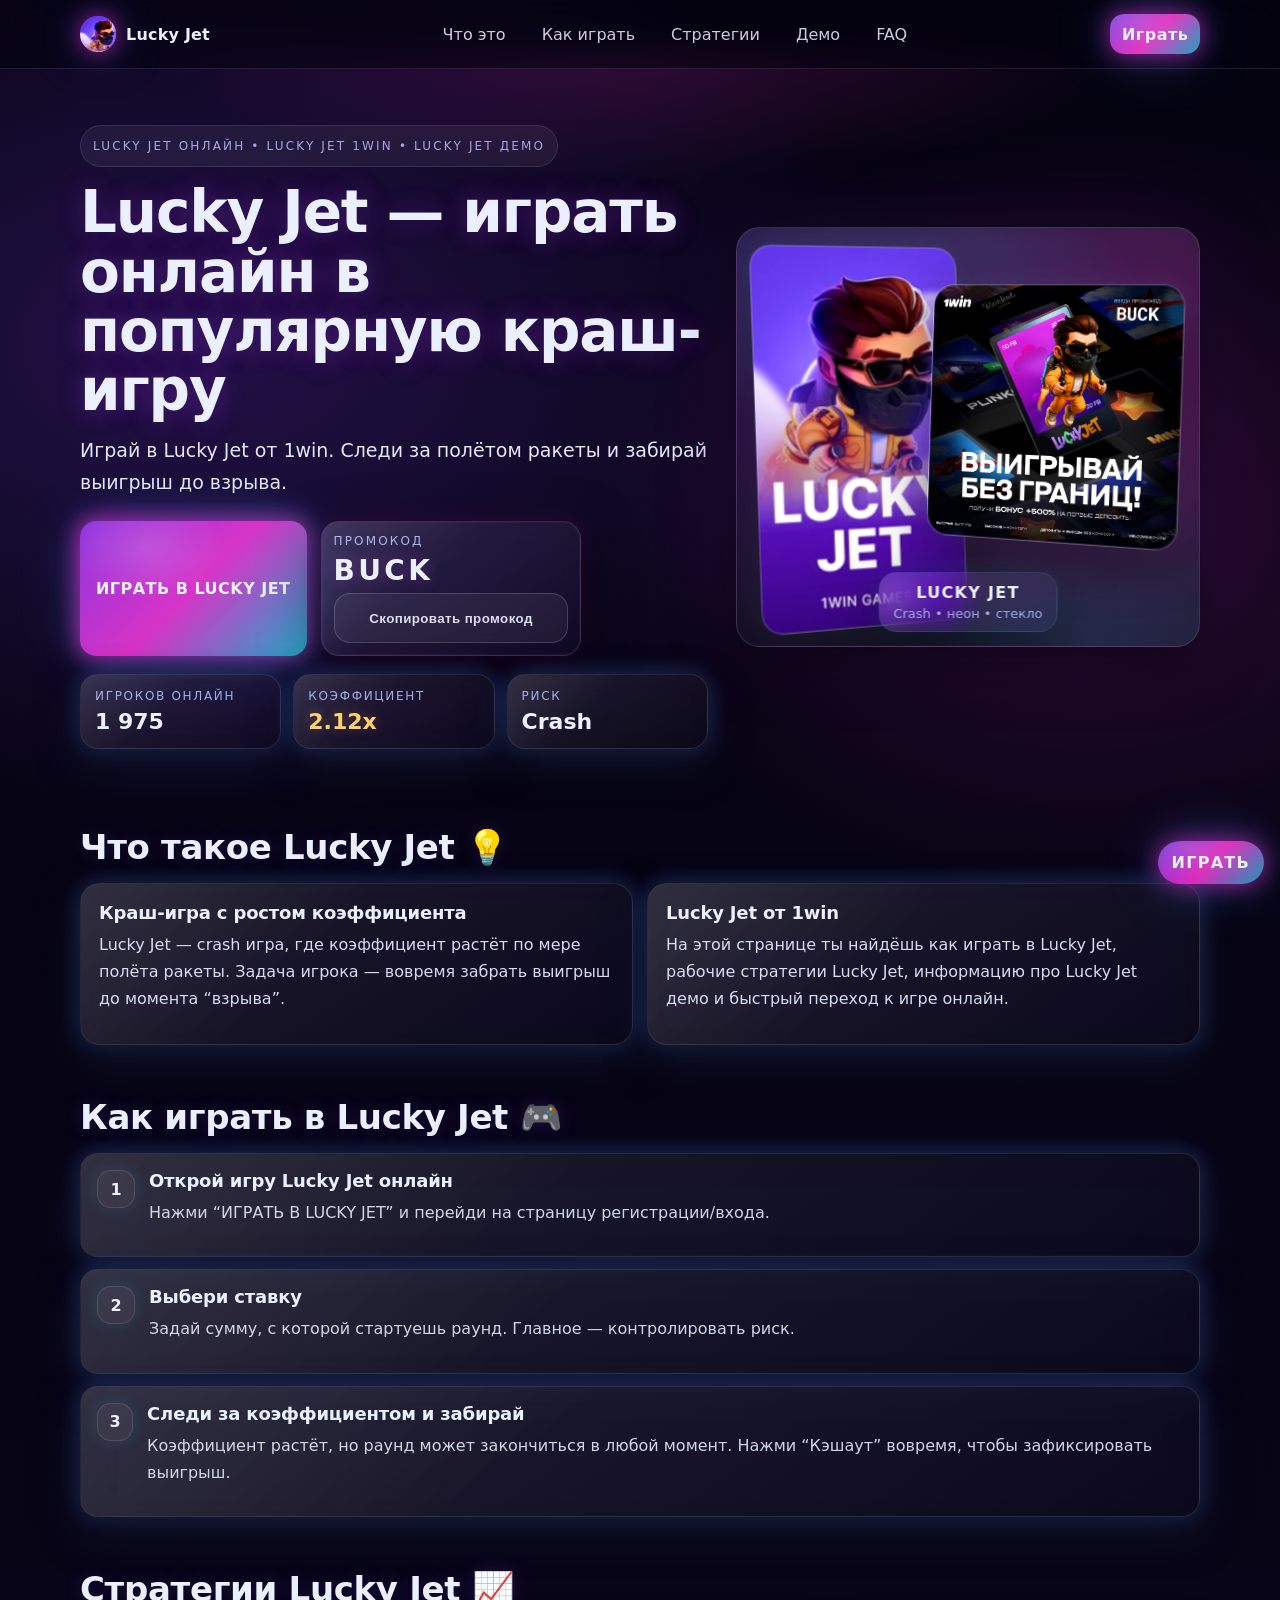
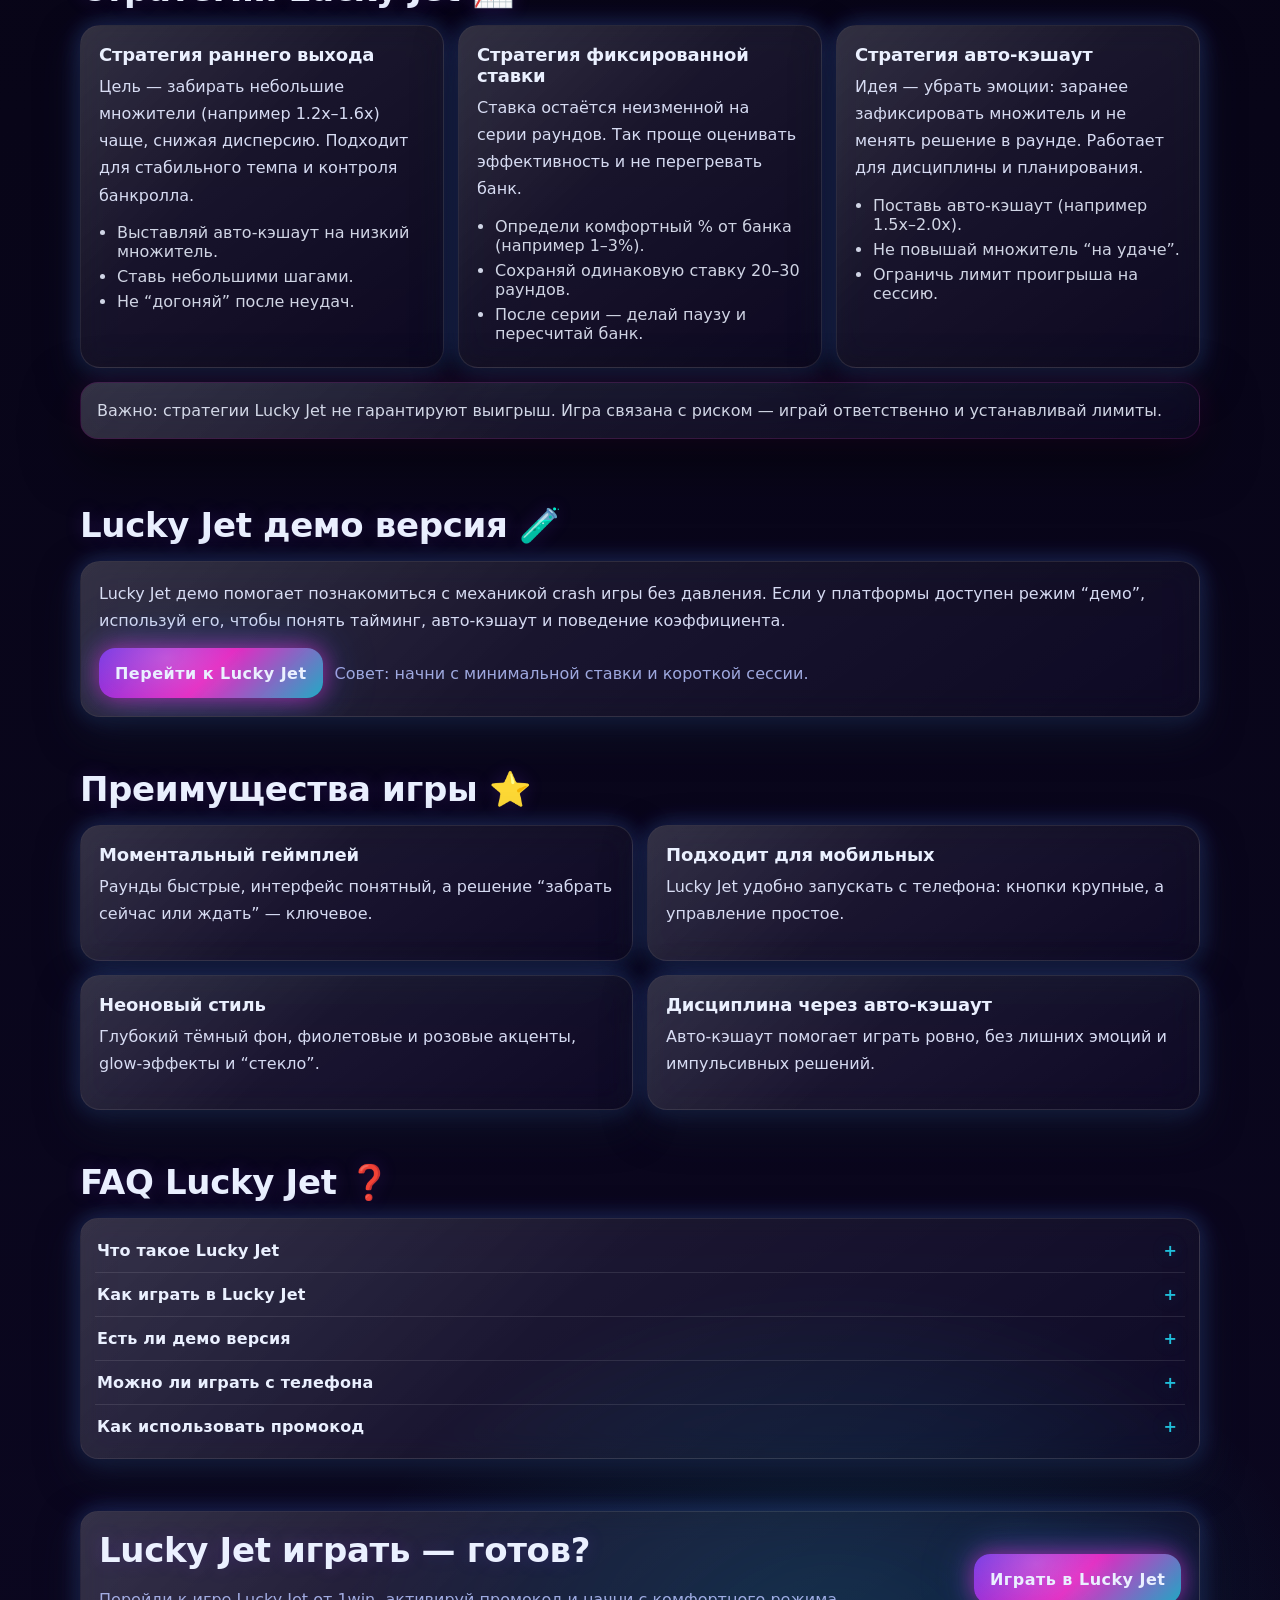
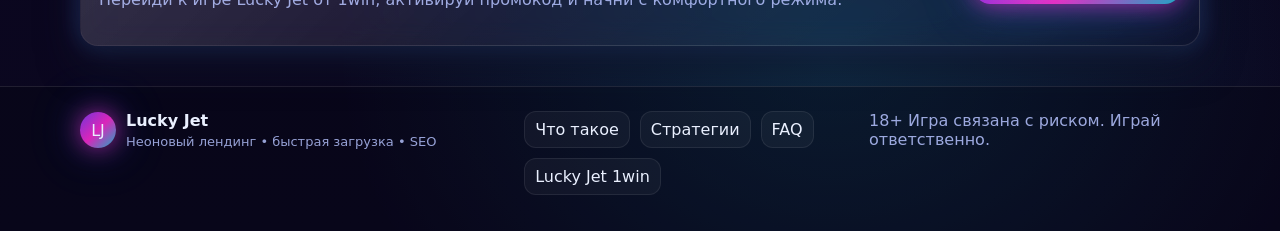
==== index.html @ ac0a836c "Add Yandex.Metrika counter snippet to landing page" ====
<!doctype html>
<html lang="ru">
  <head>
    <meta charset="utf-8" />
    <meta name="viewport" content="width=device-width, initial-scale=1" />

    <title>Lucky Jet — играть онлайн | 1win Lucky Jet</title>
    <meta
      name="description"
      content="Lucky Jet — популярная crash игра. Узнай как играть, стратегии и начни игру онлайн."
    />
    <meta name="theme-color" content="#0b0720" />
    <meta name="color-scheme" content="dark" />
    <meta name="robots" content="index,follow,max-image-preview:large" />

    <meta property="og:type" content="website" />
    <meta property="og:locale" content="ru_RU" />
    <meta property="og:title" content="Lucky Jet — играть онлайн | 1win Lucky Jet" />
    <meta
      property="og:description"
      content="Lucky Jet — популярная crash игра. Узнай как играть, стратегии и начни игру онлайн."
    />

    <meta name="twitter:card" content="summary_large_image" />
    <meta name="twitter:title" content="Lucky Jet — играть онлайн | 1win Lucky Jet" />
    <meta
      name="twitter:description"
      content="Lucky Jet — популярная crash игра. Узнай как играть, стратегии и начни игру онлайн."
    />

    <link
      rel="icon"
      type="image/avif"
      href="./ca24994c-83c5-44bd-94f7-a9ee2521f638_vertical.avif?v=2"
    />
    <link rel="alternate icon" type="image/svg+xml" href="./favicon.svg?v=2" />

    <link rel="preload" href="./styles.css" as="style" />
    <link rel="stylesheet" href="./styles.css" />
  </head>
  <body>
    <a class="skip-link" href="#content">Перейти к контенту</a>

    <header class="topbar">
      <div class="container topbar__inner">
        <a class="brand" href="#top" aria-label="Lucky Jet лендинг">
          <span class="brand__mark">
            <picture>
              <source
                srcset="./ca24994c-83c5-44bd-94f7-a9ee2521f638_vertical.avif?v=2"
                type="image/avif"
              />
              <img
                src="./ca24994c-83c5-44bd-94f7-a9ee2521f638_vertical.webp"
                width="40"
                height="40"
                alt="Иконка Lucky Jet"
              />
            </picture>
          </span>
          <span class="brand__name">Lucky Jet</span>
        </a>

        <nav class="nav" aria-label="Навигация по странице">
          <a href="#about">Что это</a>
          <a href="#how">Как играть</a>
          <a href="#strategy">Стратегии</a>
          <a href="#demo">Демо</a>
          <a href="#faq">FAQ</a>
        </nav>

        <a
          class="btn btn--neon btn--sm topbar__cta"
          href="https://one-vv6649.com/casino/list?open=register&sub1=lucky"
          target="_blank"
          rel="noopener noreferrer"
        >
          Играть
        </a>
      </div>
    </header>

    <main id="content">
      <section class="hero" id="top">
        <div class="container hero__grid">
          <div class="hero__copy">
            <p class="kicker">lucky jet онлайн • lucky jet 1win • lucky jet демо</p>
            <h1>Lucky Jet — играть онлайн в популярную краш-игру</h1>
            <p class="lead">
              Играй в Lucky Jet от 1win. Следи за полётом ракеты и забирай выигрыш до взрыва.
            </p>

            <div class="hero__actions">
              <a
                class="btn btn--neon btn--pulse"
                href="https://one-vv6649.com/casino/list?open=register&sub1=lucky"
                target="_blank"
                rel="noopener noreferrer"
                aria-label="Играть в Lucky Jet"
              >
                ИГРАТЬ В LUCKY JET
              </a>
              <div class="glass promo" role="group" aria-label="Промокод Lucky Jet">
                <div class="promo__label">ПРОМОКОД</div>
                <div class="promo__code" aria-label="Промокод">BUCK</div>
                <button class="btn btn--ghost" type="button" id="copyPromo">
                  Скопировать промокод
                </button>
              </div>
            </div>

            <div class="stats">
              <div class="glass stat">
                <div class="stat__label">Игроков онлайн</div>
                <div class="stat__value" id="playersOnline" aria-live="polite">—</div>
              </div>
              <div class="glass stat">
                <div class="stat__label">Коэффициент</div>
                <div class="stat__value">
                  <span class="mult" id="multiplier" aria-live="polite">1.00x</span>
                </div>
              </div>
              <div class="glass stat">
                <div class="stat__label">Риск</div>
                <div class="stat__value">Crash</div>
              </div>
            </div>
          </div>

          <div class="hero__media" aria-label="Промо Lucky Jet">
            <div class="media-grid">
              <figure class="shot shot--vertical glass">
                <picture>
                  <source
                    srcset="./ca24994c-83c5-44bd-94f7-a9ee2521f638_vertical.avif"
                    type="image/avif"
                  />
                  <source
                    srcset="./ca24994c-83c5-44bd-94f7-a9ee2521f638_vertical.webp"
                    type="image/webp"
                  />
                  <img
                    src="./ca24994c-83c5-44bd-94f7-a9ee2521f638_vertical.webp"
                    width="640"
                    height="960"
                    decoding="async"
                    fetchpriority="high"
                    alt="Lucky Jet — вертикальный промо-арт"
                  />
                </picture>
              </figure>

              <figure class="shot shot--buck glass">
                <img
                  src="./BUCK.jpg"
                  width="1024"
                  height="1024"
                  loading="lazy"
                  decoding="async"
                  alt="Промокод BUCK — промо-баннер Lucky Jet"
                />
              </figure>

              <div class="badge glass" aria-hidden="true">
                <div class="badge__title">Lucky Jet</div>
                <div class="badge__sub">Crash • неон • стекло</div>
              </div>
            </div>
          </div>
        </div>
      </section>

      <section class="section" id="about">
        <div class="container">
          <h2>Что такое Lucky Jet 💡</h2>
          <div class="grid-2">
            <div class="glass card">
              <h3>Краш‑игра с ростом коэффициента</h3>
              <p>
                Lucky Jet — crash игра, где коэффициент растёт по мере полёта ракеты. Задача игрока —
                вовремя забрать выигрыш до момента “взрыва”.
              </p>
            </div>
            <div class="glass card">
              <h3>Lucky Jet от 1win</h3>
              <p>
                На этой странице ты найдёшь как играть в Lucky Jet, рабочие стратегии Lucky Jet,
                информацию про Lucky Jet демо и быстрый переход к игре онлайн.
              </p>
            </div>
          </div>
        </div>
      </section>

      <section class="section" id="how">
        <div class="container">
          <h2>Как играть в Lucky Jet 🎮</h2>
          <div class="steps">
            <div class="glass step">
              <div class="step__n">1</div>
              <div class="step__body">
                <h3>Открой игру Lucky Jet онлайн</h3>
                <p>Нажми “ИГРАТЬ В LUCKY JET” и перейди на страницу регистрации/входа.</p>
              </div>
            </div>
            <div class="glass step">
              <div class="step__n">2</div>
              <div class="step__body">
                <h3>Выбери ставку</h3>
                <p>Задай сумму, с которой стартуешь раунд. Главное — контролировать риск.</p>
              </div>
            </div>
            <div class="glass step">
              <div class="step__n">3</div>
              <div class="step__body">
                <h3>Следи за коэффициентом и забирай</h3>
                <p>
                  Коэффициент растёт, но раунд может закончиться в любой момент. Нажми “Кэшаут”
                  вовремя, чтобы зафиксировать выигрыш.
                </p>
              </div>
            </div>
          </div>
        </div>
      </section>

      <section class="section" id="strategy">
        <div class="container">
          <h2>Стратегии Lucky Jet 📈</h2>
          <div class="grid-3">
            <article class="glass card">
              <h3>Стратегия раннего выхода</h3>
              <p>
                Цель — забирать небольшие множители (например 1.2x–1.6x) чаще, снижая дисперсию.
                Подходит для стабильного темпа и контроля банкролла.
              </p>
              <ul class="list">
                <li>Выставляй авто‑кэшаут на низкий множитель.</li>
                <li>Ставь небольшими шагами.</li>
                <li>Не “догоняй” после неудач.</li>
              </ul>
            </article>
            <article class="glass card">
              <h3>Стратегия фиксированной ставки</h3>
              <p>
                Ставка остаётся неизменной на серии раундов. Так проще оценивать эффективность и не
                перегревать банк.
              </p>
              <ul class="list">
                <li>Определи комфортный % от банка (например 1–3%).</li>
                <li>Сохраняй одинаковую ставку 20–30 раундов.</li>
                <li>После серии — делай паузу и пересчитай банк.</li>
              </ul>
            </article>
            <article class="glass card">
              <h3>Стратегия авто‑кэшаут</h3>
              <p>
                Идея — убрать эмоции: заранее зафиксировать множитель и не менять решение в раунде.
                Работает для дисциплины и планирования.
              </p>
              <ul class="list">
                <li>Поставь авто‑кэшаут (например 1.5x–2.0x).</li>
                <li>Не повышай множитель “на удаче”.</li>
                <li>Ограничь лимит проигрыша на сессию.</li>
              </ul>
            </article>
          </div>
          <p class="note glass">
            Важно: стратегии Lucky Jet не гарантируют выигрыш. Игра связана с риском — играй
            ответственно и устанавливай лимиты.
          </p>
        </div>
      </section>

      <section class="section" id="demo">
        <div class="container">
          <h2>Lucky Jet демо версия 🧪</h2>
          <div class="glass card">
            <p>
              Lucky Jet демо помогает познакомиться с механикой crash игры без давления. Если у
              платформы доступен режим “демо”, используй его, чтобы понять тайминг, авто‑кэшаут и
              поведение коэффициента.
            </p>
            <div class="cta-row">
              <a
                class="btn btn--neon"
                href="https://one-vv6649.com/casino/list?open=register&sub1=lucky"
                target="_blank"
                rel="noopener noreferrer"
              >
                Перейти к Lucky Jet
              </a>
              <span class="muted">Совет: начни с минимальной ставки и короткой сессии.</span>
            </div>
          </div>
        </div>
      </section>

      <section class="section" id="benefits">
        <div class="container">
          <h2>Преимущества игры ⭐</h2>
          <div class="grid-2">
            <div class="glass card">
              <h3>Моментальный геймплей</h3>
              <p>Раунды быстрые, интерфейс понятный, а решение “забрать сейчас или ждать” — ключевое.</p>
            </div>
            <div class="glass card">
              <h3>Подходит для мобильных</h3>
              <p>Lucky Jet удобно запускать с телефона: кнопки крупные, а управление простое.</p>
            </div>
            <div class="glass card">
              <h3>Неоновый стиль</h3>
              <p>Глубокий тёмный фон, фиолетовые и розовые акценты, glow‑эффекты и “стекло”.</p>
            </div>
            <div class="glass card">
              <h3>Дисциплина через авто‑кэшаут</h3>
              <p>Авто‑кэшаут помогает играть ровно, без лишних эмоций и импульсивных решений.</p>
            </div>
          </div>
        </div>
      </section>

      <section class="section" id="faq">
        <div class="container">
          <h2>FAQ Lucky Jet ❓</h2>
          <div class="glass faq">
            <details>
              <summary>Что такое Lucky Jet</summary>
              <p>
                Lucky Jet — crash игра, где коэффициент растёт во время полёта ракеты. Нужно успеть
                сделать кэшаут до “взрыва”.
              </p>
            </details>
            <details>
              <summary>Как играть в Lucky Jet</summary>
              <p>
                Выбирай ставку, запускай раунд и забирай выигрыш по текущему коэффициенту, пока раунд
                не завершился.
              </p>
            </details>
            <details>
              <summary>Есть ли демо версия</summary>
              <p>
                Доступность Lucky Jet демо зависит от платформы. Если режим демо есть — используй его
                для тренировки авто‑кэшаута и тайминга.
              </p>
            </details>
            <details>
              <summary>Можно ли играть с телефона</summary>
              <p>Да, Lucky Jet онлайн обычно доступен на мобильных устройствах через браузер.</p>
            </details>
            <details>
              <summary>Как использовать промокод</summary>
              <p>
                Скопируй промокод <strong>BUCK</strong>, зарегистрируйся по кнопке “Играть” и введи
                промокод в соответствующем поле на платформе.
              </p>
            </details>
          </div>
        </div>
      </section>

      <section class="section section--last">
        <div class="container">
          <div class="glass footer-cta">
            <div>
              <h2>Lucky Jet играть — готов?</h2>
              <p class="muted">
                Перейди к игре Lucky Jet от 1win, активируй промокод и начни с комфортного режима.
              </p>
            </div>
            <a
              class="btn btn--neon"
              href="https://one-vv6649.com/casino/list?open=register&sub1=lucky"
              target="_blank"
              rel="noopener noreferrer"
            >
              Играть в Lucky Jet
            </a>
          </div>
        </div>
      </section>
    </main>

    <footer class="footer">
      <div class="container footer__inner">
        <div class="footer__brand">
          <span class="brand__mark" aria-hidden="true">LJ</span>
          <div>
            <div class="footer__title">Lucky Jet</div>
            <div class="footer__sub">Неоновый лендинг • быстрая загрузка • SEO</div>
          </div>
        </div>
        <div class="footer__links">
          <a href="#about">Что такое</a>
          <a href="#strategy">Стратегии</a>
          <a href="#faq">FAQ</a>
          <a
            href="https://one-vv6649.com/casino/list?open=register&sub1=lucky"
            target="_blank"
            rel="noopener noreferrer"
          >
            Lucky Jet 1win
          </a>
        </div>
        <div class="footer__legal">
          <div class="muted">18+ Игра связана с риском. Играй ответственно.</div>
        </div>
      </div>
    </footer>

    <a
      class="fab"
      href="https://one-vv6649.com/casino/list?open=register&sub1=lucky"
      target="_blank"
      rel="noopener noreferrer"
      aria-label="Плавающая кнопка: играть в Lucky Jet"
    >
      ИГРАТЬ
    </a>

    <div class="toast" id="toast" role="status" aria-live="polite" aria-atomic="true"></div>

    <script type="application/ld+json" id="schemaWebPage">
      {
        "@context": "https://schema.org",
        "@type": "WebPage",
        "name": "Lucky Jet — играть онлайн | 1win Lucky Jet",
        "description": "Lucky Jet — популярная crash игра. Узнай как играть, стратегии и начни игру онлайн.",
        "inLanguage": "ru-RU",
        "about": [
          { "@type": "Thing", "name": "Lucky Jet" },
          { "@type": "Thing", "name": "Crash game" }
        ]
      }
    </script>

    <script type="application/ld+json" id="schemaFAQ">
      {
        "@context": "https://schema.org",
        "@type": "FAQPage",
        "mainEntity": [
          {
            "@type": "Question",
            "name": "Что такое Lucky Jet",
            "acceptedAnswer": {
              "@type": "Answer",
              "text": "Lucky Jet — crash игра, где коэффициент растёт во время полёта ракеты. Нужно успеть сделать кэшаут до “взрыва”."
            }
          },
          {
            "@type": "Question",
            "name": "Как играть в Lucky Jet",
            "acceptedAnswer": {
              "@type": "Answer",
              "text": "Выбирай ставку, запускай раунд и забирай выигрыш по текущему коэффициенту, пока раунд не завершился."
            }
          },
          {
            "@type": "Question",
            "name": "Есть ли демо версия",
            "acceptedAnswer": {
              "@type": "Answer",
              "text": "Доступность Lucky Jet демо зависит от платформы. Если режим демо есть — используй его для тренировки авто‑кэшаута и тайминга."
            }
          },
          {
            "@type": "Question",
            "name": "Можно ли играть с телефона",
            "acceptedAnswer": {
              "@type": "Answer",
              "text": "Да, Lucky Jet онлайн обычно доступен на мобильных устройствах через браузер."
            }
          },
          {
            "@type": "Question",
            "name": "Как использовать промокод",
            "acceptedAnswer": {
              "@type": "Answer",
              "text": "Скопируй промокод BUCK, зарегистрируйся по кнопке “Играть” и введи промокод в соответствующем поле на платформе."
            }
          }
        ]
      }
    </script>

    <script src="./script.js" defer></script>

    <!-- Yandex.Metrika counter -->
    <script type="text/javascript">
      (function (m, e, t, r, i, k, a) {
        m[i] =
          m[i] ||
          function () {
            (m[i].a = m[i].a || []).push(arguments);
          };
        m[i].l = 1 * new Date();
        for (var j = 0; j < document.scripts.length; j++) {
          if (document.scripts[j].src === r) {
            return;
          }
        }
        k = e.createElement(t);
        a = e.getElementsByTagName(t)[0];
        k.async = 1;
        k.src = r;
        a.parentNode.insertBefore(k, a);
      })(window, document, 'script', 'https://mc.yandex.ru/metrika/tag.js?id=107185463', 'ym');

      ym(107185463, 'init', {
        ssr: true,
        webvisor: true,
        clickmap: true,
        ecommerce: 'dataLayer',
        referrer: document.referrer,
        url: location.href,
        accurateTrackBounce: true,
        trackLinks: true,
      });
    </script>
    <noscript>
      <div><img src="https://mc.yandex.ru/watch/107185463" style="position: absolute; left: -9999px" alt="" /></div>
    </noscript>
    <!-- /Yandex.Metrika counter -->

  </body>
</html>
---- styles.css ----
:root{
  --bg0:#050310;
  --bg1:#0b0720;
  --glass:rgba(255,255,255,.07);
  --glass2:rgba(255,255,255,.10);
  --stroke:rgba(255,255,255,.14);
  --text:#eaf0ff;
  --muted:#b6c3ff;
  --violet:#7c3aed;
  --pink:#ff2bd6;
  --cyan:#22d3ee;
  --yellow:#ffd166;
  --shadow:0 18px 55px rgba(0,0,0,.55);
  --radius:18px;
  --ring:0 0 0 1px var(--stroke) inset, 0 0 0 1px rgba(0,0,0,.25);
  --glow:0 0 16px rgba(255,43,214,.35), 0 0 28px rgba(34,211,238,.22);
  --glow-strong:0 0 22px rgba(255,43,214,.52), 0 0 40px rgba(124,58,237,.30), 0 0 60px rgba(34,211,238,.22);
  --container:1120px;
}

*{box-sizing:border-box}
html{scroll-behavior:smooth}
body{
  margin:0;
  font-family: ui-sans-serif, system-ui, -apple-system, Segoe UI, Roboto, Arial, "Noto Sans", "Liberation Sans", sans-serif;
  color:var(--text);
  background:
    radial-gradient(1200px 800px at 15% 10%, rgba(124,58,237,.25), transparent 60%),
    radial-gradient(900px 700px at 85% 15%, rgba(255,43,214,.16), transparent 55%),
    radial-gradient(900px 700px at 65% 95%, rgba(34,211,238,.16), transparent 55%),
    linear-gradient(180deg, var(--bg0), var(--bg1));
  min-height:100vh;
  overflow-x:hidden;
  -webkit-font-smoothing: antialiased;
  text-rendering: optimizeLegibility;
}

a{color:inherit; text-decoration:none}
p{
  font-size:16px;
  line-height:1.7;
  margin:0 0 14px;
  color:rgba(226,232,255,.94);
}

.container{
  width:min(var(--container), calc(100% - 40px));
  margin:0 auto;
}

.skip-link{
  position:absolute;
  left:-999px;
  top:10px;
  padding:10px 14px;
  border-radius:12px;
  background:rgba(0,0,0,.8);
  border:1px solid var(--stroke);
  z-index:9999;
}
.skip-link:focus{left:12px}

.topbar{
  position:sticky;
  top:0;
  z-index:50;
  backdrop-filter: blur(12px);
  background:rgba(5,3,16,.55);
  border-bottom:1px solid rgba(255,255,255,.10);
}
.topbar__inner{
  display:flex;
  align-items:center;
  justify-content:space-between;
  gap:16px;
  padding:14px 0;
}
.brand{
  display:flex;
  align-items:center;
  gap:10px;
  min-width:160px;
}
.brand__mark{
  width:36px;
  height:36px;
  display:grid;
  place-items:center;
  border-radius:999px;
  background:linear-gradient(135deg, rgba(124,58,237,.9), rgba(255,43,214,.85), rgba(34,211,238,.8));
  box-shadow:var(--glow-strong);
  overflow:hidden;
}
.brand__mark img{
  width:120%;
  height:120%;
  object-fit:cover;
  filter:contrast(1.1) saturate(1.08);
  transform:translateZ(0);
}
.brand__name{
  font-weight:800;
  letter-spacing:.2px;
}
.nav{
  display:flex;
  gap:16px;
  align-items:center;
}
.nav a{
  padding:9px 10px;
  border-radius:12px;
  color:rgba(234,240,255,.86);
  transition:transform .18s ease, background-color .18s ease, color .18s ease;
}
.nav a:hover{
  background:rgba(255,255,255,.06);
  transform:translateY(-1px);
  color:var(--text);
}
.topbar__cta{display:none}

.hero{
  position:relative;
  padding:56px 0 26px;
}
.hero:before{
  content:"";
  position:absolute;
  inset:-20px 0 auto;
  height:260px;
  background: radial-gradient(800px 220px at 50% 0%, rgba(255,43,214,.16), transparent 60%);
  pointer-events:none;
}
.hero__grid{
  display:grid;
  grid-template-columns: 1.15fr .85fr;
  gap:28px;
  align-items:center;
}
.kicker{
  display:inline-block;
  font-size:12px;
  letter-spacing:.18em;
  text-transform:uppercase;
  color:rgba(182,195,255,.85);
  padding:10px 12px;
  border-radius:999px;
  background:rgba(255,255,255,.06);
  border:1px solid rgba(255,255,255,.10);
  margin:0 0 16px;
}
h1{
  font-size: clamp(34px, 5.2vw, 58px);
  line-height:1.02;
  margin:0 0 14px;
  letter-spacing:-.02em;
  text-shadow:0 0 26px rgba(124,58,237,.28), 0 0 36px rgba(255,43,214,.14);
}
.lead{
  font-size: clamp(16px, 2.05vw, 19px);
  color:rgba(235,241,255,.96);
  margin:0 0 22px;
  max-width:56ch;
}

.hero__actions{
  display:flex;
  flex-wrap:wrap;
  gap:14px;
  align-items:stretch;
  margin:0 0 18px;
}

.glass{
  position:relative;
  background:linear-gradient(145deg, rgba(255,255,255,.10), rgba(255,255,255,.02));
  border-radius:var(--radius);
  border:1px solid rgba(255,255,255,.11);
  box-shadow:
    0 16px 40px rgba(15,23,42,.75),
    0 0 26px rgba(124,58,237,.22),
    0 0 22px rgba(34,211,238,.18);
  backdrop-filter: blur(14px) saturate(1.25);
  overflow:hidden;
}
.glass::before{
  content:"";
  position:absolute;
  inset:-1px;
  background:linear-gradient(135deg, rgba(255,255,255,.24), rgba(255,255,255,0) 42%);
  opacity:.35;
  mix-blend-mode:soft-light;
  pointer-events:none;
}

.btn{
  display:inline-flex;
  align-items:center;
  justify-content:center;
  gap:10px;
  border-radius:16px;
  border:0;
  cursor:pointer;
  font-weight:800;
  letter-spacing:.03em;
  padding:14px 16px;
  min-height:50px;
  user-select:none;
  transition:transform .18s ease, box-shadow .18s ease, filter .18s ease, background-color .18s ease;
  will-change: transform;
}
.btn:focus-visible{outline: none; box-shadow:0 0 0 3px rgba(34,211,238,.25), var(--glow)}
.btn--neon{
  color:var(--text);
  background:
    radial-gradient(120px 80px at 30% 20%, rgba(255,255,255,.18), transparent 65%),
    linear-gradient(135deg, rgba(124,58,237,.95), rgba(255,43,214,.88), rgba(34,211,238,.78));
  box-shadow: var(--glow-strong);
}
.btn--neon:hover{transform: translateY(-2px); filter:saturate(1.05) brightness(1.04)}
.btn--ghost{
  background:rgba(255,255,255,.06);
  border:1px solid rgba(255,255,255,.16);
  color:rgba(234,240,255,.92);
  box-shadow:none;
}
.btn--ghost:hover{transform: translateY(-1px); background:rgba(255,255,255,.085)}
.btn--sm{min-height:40px; padding:10px 12px; border-radius:14px}
.btn--pulse{
  position:relative;
}
.btn--pulse:after{
  content:"";
  position:absolute;
  inset:-6px;
  border-radius:20px;
  background:linear-gradient(135deg, rgba(255,43,214,.25), rgba(34,211,238,.18));
  filter: blur(10px);
  opacity:.85;
  z-index:-1;
  animation:pulse 1.6s ease-in-out infinite;
}
@keyframes pulse{
  0%,100%{transform:scale(.98); opacity:.65}
  50%{transform:scale(1.03); opacity:1}
}

.promo{
  padding:12px 12px 12px;
  display:flex;
  flex-direction:column;
  justify-content:center;
  min-width:min(260px, 100%);
  gap:6px;
  box-shadow: var(--shadow), 0 0 0 1px rgba(255,43,214,.08) inset, 0 0 24px rgba(255,43,214,.12);
}
.promo__label{
  font-size:12px;
  letter-spacing:.18em;
  text-transform:uppercase;
  color:rgba(182,195,255,.9);
}
.promo__code{
  font-size:28px;
  font-weight:900;
  letter-spacing:.12em;
  color:var(--text);
  text-shadow:0 0 18px rgba(255,43,214,.25), 0 0 24px rgba(34,211,238,.12);
}

.stats{
  display:grid;
  grid-template-columns: repeat(3, minmax(0,1fr));
  gap:12px;
  margin-top:12px;
}
.stat{
  padding:14px 14px;
  border-radius:18px;
}
.stat__label{
  font-size:12px;
  letter-spacing:.14em;
  text-transform:uppercase;
  color:rgba(182,195,255,.88);
  margin-bottom:6px;
}
.stat__value{
  font-size:22px;
  font-weight:900;
}
.mult{
  display:inline-block;
  font-variant-numeric: tabular-nums;
  color:var(--yellow);
  text-shadow:0 0 14px rgba(255,209,102,.28), 0 0 20px rgba(255,43,214,.12);
}

.hero__media{position:relative}
.media-grid{
  position:relative;
  height:420px;
  border-radius:24px;
  overflow:hidden;
  background:
    radial-gradient(900px 520px at 10% 20%, rgba(124,58,237,.24), transparent 62%),
    radial-gradient(720px 420px at 90% 18%, rgba(255,43,214,.18), transparent 58%),
    radial-gradient(720px 420px at 70% 96%, rgba(34,211,238,.16), transparent 58%),
    linear-gradient(180deg, rgba(255,255,255,.06), rgba(255,255,255,.02));
  border:1px solid rgba(255,255,255,.12);
  box-shadow:var(--shadow), 0 0 90px rgba(124,58,237,.14);
}
.media-grid:before{
  content:"";
  position:absolute;
  inset:-40px -20px;
  background:
    radial-gradient(420px 220px at 35% 22%, rgba(34,211,238,.18), transparent 60%),
    radial-gradient(520px 260px at 70% 55%, rgba(255,43,214,.16), transparent 62%);
  filter: blur(0.2px);
  pointer-events:none;
}
.shot{
  position:absolute;
  margin:0;
  border-radius:22px;
  overflow:hidden;
  box-shadow: var(--shadow), 0 0 34px rgba(255,43,214,.14), 0 0 26px rgba(34,211,238,.10);
}
.shot img{
  display:block;
  width:100%;
  height:100%;
  object-fit:cover;
  image-rendering:auto;
  filter:contrast(1.06) saturate(1.08);
  transform:translateZ(0);
  backface-visibility:hidden;
}
.shot--vertical{
  left:18px;
  top:18px;
  bottom:18px;
  width:min(250px, 46%);
  transform: perspective(900px) rotateY(14deg) rotateZ(-2deg);
  border:1px solid rgba(255,255,255,.14);
}
.shot--buck{
  right:18px;
  top:56px;
  width:min(320px, 56%);
  aspect-ratio: 1 / 1;
  transform: perspective(900px) rotateY(-14deg) rotateZ(2deg);
  border:1px solid rgba(255,255,255,.12);
}
.shot::after{
  content:"";
  position:absolute;
  inset:0;
  border-radius:inherit;
  border:1px solid rgba(255,255,255,.12);
  box-shadow:
    0 0 18px rgba(124,58,237,.45),
    0 0 26px rgba(255,43,214,.36),
    0 0 34px rgba(34,211,238,.32);
  mix-blend-mode:screen;
  pointer-events:none;
}
.badge{
  position:absolute;
  left:50%;
  bottom:14px;
  transform: translateX(-50%);
  padding:10px 14px;
  max-width:320px;
  text-align:center;
  border:1px solid rgba(34,211,238,.12);
  box-shadow: var(--shadow), 0 0 26px rgba(34,211,238,.10);
}
.badge__title{font-weight:900; letter-spacing:.08em; text-transform:uppercase}
.badge__sub{color:rgba(182,195,255,.85); font-size:13px; margin-top:4px}

.section{
  padding:52px 0 0;
}
.section--last{padding-bottom:40px}
h2{
  font-size: clamp(24px, 3.6vw, 34px);
  margin:0 0 16px;
  letter-spacing:-.01em;
  text-shadow:0 0 18px rgba(124,58,237,.22);
}
h3{
  margin:0 0 8px;
  font-size:18px;
  letter-spacing:-.01em;
}
.grid-2{
  display:grid;
  grid-template-columns: repeat(2, minmax(0,1fr));
  gap:14px;
}
.grid-3{
  display:grid;
  grid-template-columns: repeat(3, minmax(0,1fr));
  gap:14px;
}
.card{
  padding:18px 18px;
  border-radius:20px;
}
.steps{display:grid; gap:12px}
.step{
  display:flex;
  gap:14px;
  padding:16px 16px;
}
.step__n{
  width:38px; height:38px;
  border-radius:14px;
  display:grid; place-items:center;
  font-weight:900;
  background:rgba(255,255,255,.06);
  border:1px solid rgba(255,255,255,.12);
  box-shadow: 0 0 18px rgba(34,211,238,.14);
}
.step__body p{color:rgba(234,240,255,.88)}

.list{margin:10px 0 0; padding-left:18px; color:rgba(234,240,255,.88)}
.list li{margin:6px 0}

.note{
  margin-top:14px;
  padding:14px 16px;
  color:rgba(234,240,255,.88);
  border:1px solid rgba(255,43,214,.14);
  box-shadow: var(--shadow), 0 0 28px rgba(255,43,214,.10);
}

.cta-row{
  display:flex;
  gap:12px;
  align-items:center;
  flex-wrap:wrap;
  margin-top:12px;
}
.muted{color:rgba(182,195,255,.85)}

.faq{padding:10px 14px}
details{
  border-top:1px solid rgba(255,255,255,.10);
  padding:12px 2px;
}
details:first-child{border-top:0}
summary{
  cursor:pointer;
  font-weight:900;
  letter-spacing:.01em;
  list-style:none;
  position:relative;
  padding-right:26px;
}
summary::-webkit-details-marker{display:none}
summary:after{
  content:"+";
  position:absolute;
  right:6px;
  top:0;
  color:rgba(34,211,238,.9);
  text-shadow:0 0 18px rgba(34,211,238,.25);
}
details[open] summary:after{content:"—"}
details p{color:rgba(234,240,255,.88); margin-top:10px}

.footer-cta{
  display:flex;
  align-items:center;
  justify-content:space-between;
  gap:16px;
  padding:18px 18px;
}

.footer{
  padding:24px 0 36px;
  border-top:1px solid rgba(255,255,255,.10);
  background:rgba(5,3,16,.35);
}
.footer__inner{
  display:grid;
  grid-template-columns: 1.3fr 1fr 1fr;
  gap:14px;
  align-items:start;
}
.footer__brand{display:flex; gap:10px; align-items:center}
.footer__title{font-weight:900}
.footer__sub{color:rgba(182,195,255,.82); font-size:13px; margin-top:4px}
.footer__links{
  display:flex;
  gap:10px;
  flex-wrap:wrap;
  justify-content:flex-start;
}
.footer__links a{
  padding:8px 10px;
  border-radius:12px;
  background:rgba(255,255,255,.04);
  border:1px solid rgba(255,255,255,.08);
  transition: transform .18s ease, background-color .18s ease;
}
.footer__links a:hover{transform: translateY(-1px); background:rgba(255,255,255,.07)}

.fab{
  position:fixed;
  right:16px;
  bottom:16px;
  z-index:60;
  padding:12px 14px;
  border-radius:999px;
  font-weight:900;
  background:
    radial-gradient(120px 60px at 30% 20%, rgba(255,255,255,.16), transparent 60%),
    linear-gradient(135deg, rgba(124,58,237,.9), rgba(255,43,214,.85), rgba(34,211,238,.75));
  box-shadow: var(--glow-strong);
  letter-spacing:.08em;
  text-transform:uppercase;
  transition: transform .18s ease, filter .18s ease;
}
.fab:hover{transform: translateY(-2px); filter:brightness(1.05)}
.fab:focus-visible{outline:none; box-shadow:0 0 0 3px rgba(34,211,238,.25), var(--glow-strong)}

.toast{
  position:fixed;
  left:50%;
  bottom:20px;
  transform: translateX(-50%);
  z-index:80;
  padding:12px 14px;
  border-radius:14px;
  background:rgba(10,6,28,.82);
  border:1px solid rgba(255,255,255,.14);
  box-shadow: var(--shadow), 0 0 20px rgba(34,211,238,.12);
  color:rgba(234,240,255,.92);
  opacity:0;
  pointer-events:none;
  transition: opacity .2s ease, transform .2s ease;
  max-width:min(560px, calc(100% - 40px));
}
.toast.show{
  opacity:1;
  transform: translateX(-50%) translateY(-6px);
}

@media (max-width: 980px){
  .hero__grid{grid-template-columns:1fr; gap:18px}
  .media-grid{height:420px}
  .topbar__cta{display:inline-flex}
  .nav{display:none}
  .stats{grid-template-columns:1fr; gap:10px}
  .grid-3{grid-template-columns:1fr}
  .grid-2{grid-template-columns:1fr}
  .footer__inner{grid-template-columns:1fr}
  .footer-cta{flex-direction:column; align-items:stretch}
  .shot--vertical{
    width:46%;
    transform: perspective(900px) rotateY(10deg) rotateZ(-1deg);
  }
  .shot--buck{
    width:52%;
    top:86px;
    transform: perspective(900px) rotateY(-10deg) rotateZ(1deg);
  }
}

@media (prefers-reduced-motion: reduce){
  html{scroll-behavior:auto}
  .btn--pulse:after{animation:none !important}
  .btn, .nav a, .fab, .toast{transition:none !important}
}
---- styles.css ----
:root{
  --bg0:#050310;
  --bg1:#0b0720;
  --glass:rgba(255,255,255,.07);
  --glass2:rgba(255,255,255,.10);
  --stroke:rgba(255,255,255,.14);
  --text:#eaf0ff;
  --muted:#b6c3ff;
  --violet:#7c3aed;
  --pink:#ff2bd6;
  --cyan:#22d3ee;
  --yellow:#ffd166;
  --shadow:0 18px 55px rgba(0,0,0,.55);
  --radius:18px;
  --ring:0 0 0 1px var(--stroke) inset, 0 0 0 1px rgba(0,0,0,.25);
  --glow:0 0 16px rgba(255,43,214,.35), 0 0 28px rgba(34,211,238,.22);
  --glow-strong:0 0 22px rgba(255,43,214,.52), 0 0 40px rgba(124,58,237,.30), 0 0 60px rgba(34,211,238,.22);
  --container:1120px;
}

*{box-sizing:border-box}
html{scroll-behavior:smooth}
body{
  margin:0;
  font-family: ui-sans-serif, system-ui, -apple-system, Segoe UI, Roboto, Arial, "Noto Sans", "Liberation Sans", sans-serif;
  color:var(--text);
  background:
    radial-gradient(1200px 800px at 15% 10%, rgba(124,58,237,.25), transparent 60%),
    radial-gradient(900px 700px at 85% 15%, rgba(255,43,214,.16), transparent 55%),
    radial-gradient(900px 700px at 65% 95%, rgba(34,211,238,.16), transparent 55%),
    linear-gradient(180deg, var(--bg0), var(--bg1));
  min-height:100vh;
  overflow-x:hidden;
  -webkit-font-smoothing: antialiased;
  text-rendering: optimizeLegibility;
}

a{color:inherit; text-decoration:none}
p{
  font-size:16px;
  line-height:1.7;
  margin:0 0 14px;
  color:rgba(226,232,255,.94);
}

.container{
  width:min(var(--container), calc(100% - 40px));
  margin:0 auto;
}

.skip-link{
  position:absolute;
  left:-999px;
  top:10px;
  padding:10px 14px;
  border-radius:12px;
  background:rgba(0,0,0,.8);
  border:1px solid var(--stroke);
  z-index:9999;
}
.skip-link:focus{left:12px}

.topbar{
  position:sticky;
  top:0;
  z-index:50;
  backdrop-filter: blur(12px);
  background:rgba(5,3,16,.55);
  border-bottom:1px solid rgba(255,255,255,.10);
}
.topbar__inner{
  display:flex;
  align-items:center;
  justify-content:space-between;
  gap:16px;
  padding:14px 0;
}
.brand{
  display:flex;
  align-items:center;
  gap:10px;
  min-width:160px;
}
.brand__mark{
  width:36px;
  height:36px;
  display:grid;
  place-items:center;
  border-radius:999px;
  background:linear-gradient(135deg, rgba(124,58,237,.9), rgba(255,43,214,.85), rgba(34,211,238,.8));
  box-shadow:var(--glow-strong);
  overflow:hidden;
}
.brand__mark img{
  width:120%;
  height:120%;
  object-fit:cover;
  filter:contrast(1.1) saturate(1.08);
  transform:translateZ(0);
}
.brand__name{
  font-weight:800;
  letter-spacing:.2px;
}
.nav{
  display:flex;
  gap:16px;
  align-items:center;
}
.nav a{
  padding:9px 10px;
  border-radius:12px;
  color:rgba(234,240,255,.86);
  transition:transform .18s ease, background-color .18s ease, color .18s ease;
}
.nav a:hover{
  background:rgba(255,255,255,.06);
  transform:translateY(-1px);
  color:var(--text);
}
.topbar__cta{display:none}

.hero{
  position:relative;
  padding:56px 0 26px;
}
.hero:before{
  content:"";
  position:absolute;
  inset:-20px 0 auto;
  height:260px;
  background: radial-gradient(800px 220px at 50% 0%, rgba(255,43,214,.16), transparent 60%);
  pointer-events:none;
}
.hero__grid{
  display:grid;
  grid-template-columns: 1.15fr .85fr;
  gap:28px;
  align-items:center;
}
.kicker{
  display:inline-block;
  font-size:12px;
  letter-spacing:.18em;
  text-transform:uppercase;
  color:rgba(182,195,255,.85);
  padding:10px 12px;
  border-radius:999px;
  background:rgba(255,255,255,.06);
  border:1px solid rgba(255,255,255,.10);
  margin:0 0 16px;
}
h1{
  font-size: clamp(34px, 5.2vw, 58px);
  line-height:1.02;
  margin:0 0 14px;
  letter-spacing:-.02em;
  text-shadow:0 0 26px rgba(124,58,237,.28), 0 0 36px rgba(255,43,214,.14);
}
.lead{
  font-size: clamp(16px, 2.05vw, 19px);
  color:rgba(235,241,255,.96);
  margin:0 0 22px;
  max-width:56ch;
}

.hero__actions{
  display:flex;
  flex-wrap:wrap;
  gap:14px;
  align-items:stretch;
  margin:0 0 18px;
}

.glass{
  position:relative;
  background:linear-gradient(145deg, rgba(255,255,255,.10), rgba(255,255,255,.02));
  border-radius:var(--radius);
  border:1px solid rgba(255,255,255,.11);
  box-shadow:
    0 16px 40px rgba(15,23,42,.75),
    0 0 26px rgba(124,58,237,.22),
    0 0 22px rgba(34,211,238,.18);
  backdrop-filter: blur(14px) saturate(1.25);
  overflow:hidden;
}
.glass::before{
  content:"";
  position:absolute;
  inset:-1px;
  background:linear-gradient(135deg, rgba(255,255,255,.24), rgba(255,255,255,0) 42%);
  opacity:.35;
  mix-blend-mode:soft-light;
  pointer-events:none;
}

.btn{
  display:inline-flex;
  align-items:center;
  justify-content:center;
  gap:10px;
  border-radius:16px;
  border:0;
  cursor:pointer;
  font-weight:800;
  letter-spacing:.03em;
  padding:14px 16px;
  min-height:50px;
  user-select:none;
  transition:transform .18s ease, box-shadow .18s ease, filter .18s ease, background-color .18s ease;
  will-change: transform;
}
.btn:focus-visible{outline: none; box-shadow:0 0 0 3px rgba(34,211,238,.25), var(--glow)}
.btn--neon{
  color:var(--text);
  background:
    radial-gradient(120px 80px at 30% 20%, rgba(255,255,255,.18), transparent 65%),
    linear-gradient(135deg, rgba(124,58,237,.95), rgba(255,43,214,.88), rgba(34,211,238,.78));
  box-shadow: var(--glow-strong);
}
.btn--neon:hover{transform: translateY(-2px); filter:saturate(1.05) brightness(1.04)}
.btn--ghost{
  background:rgba(255,255,255,.06);
  border:1px solid rgba(255,255,255,.16);
  color:rgba(234,240,255,.92);
  box-shadow:none;
}
.btn--ghost:hover{transform: translateY(-1px); background:rgba(255,255,255,.085)}
.btn--sm{min-height:40px; padding:10px 12px; border-radius:14px}
.btn--pulse{
  position:relative;
}
.btn--pulse:after{
  content:"";
  position:absolute;
  inset:-6px;
  border-radius:20px;
  background:linear-gradient(135deg, rgba(255,43,214,.25), rgba(34,211,238,.18));
  filter: blur(10px);
  opacity:.85;
  z-index:-1;
  animation:pulse 1.6s ease-in-out infinite;
}
@keyframes pulse{
  0%,100%{transform:scale(.98); opacity:.65}
  50%{transform:scale(1.03); opacity:1}
}

.promo{
  padding:12px 12px 12px;
  display:flex;
  flex-direction:column;
  justify-content:center;
  min-width:min(260px, 100%);
  gap:6px;
  box-shadow: var(--shadow), 0 0 0 1px rgba(255,43,214,.08) inset, 0 0 24px rgba(255,43,214,.12);
}
.promo__label{
  font-size:12px;
  letter-spacing:.18em;
  text-transform:uppercase;
  color:rgba(182,195,255,.9);
}
.promo__code{
  font-size:28px;
  font-weight:900;
  letter-spacing:.12em;
  color:var(--text);
  text-shadow:0 0 18px rgba(255,43,214,.25), 0 0 24px rgba(34,211,238,.12);
}

.stats{
  display:grid;
  grid-template-columns: repeat(3, minmax(0,1fr));
  gap:12px;
  margin-top:12px;
}
.stat{
  padding:14px 14px;
  border-radius:18px;
}
.stat__label{
  font-size:12px;
  letter-spacing:.14em;
  text-transform:uppercase;
  color:rgba(182,195,255,.88);
  margin-bottom:6px;
}
.stat__value{
  font-size:22px;
  font-weight:900;
}
.mult{
  display:inline-block;
  font-variant-numeric: tabular-nums;
  color:var(--yellow);
  text-shadow:0 0 14px rgba(255,209,102,.28), 0 0 20px rgba(255,43,214,.12);
}

.hero__media{position:relative}
.media-grid{
  position:relative;
  height:420px;
  border-radius:24px;
  overflow:hidden;
  background:
    radial-gradient(900px 520px at 10% 20%, rgba(124,58,237,.24), transparent 62%),
    radial-gradient(720px 420px at 90% 18%, rgba(255,43,214,.18), transparent 58%),
    radial-gradient(720px 420px at 70% 96%, rgba(34,211,238,.16), transparent 58%),
    linear-gradient(180deg, rgba(255,255,255,.06), rgba(255,255,255,.02));
  border:1px solid rgba(255,255,255,.12);
  box-shadow:var(--shadow), 0 0 90px rgba(124,58,237,.14);
}
.media-grid:before{
  content:"";
  position:absolute;
  inset:-40px -20px;
  background:
    radial-gradient(420px 220px at 35% 22%, rgba(34,211,238,.18), transparent 60%),
    radial-gradient(520px 260px at 70% 55%, rgba(255,43,214,.16), transparent 62%);
  filter: blur(0.2px);
  pointer-events:none;
}
.shot{
  position:absolute;
  margin:0;
  border-radius:22px;
  overflow:hidden;
  box-shadow: var(--shadow), 0 0 34px rgba(255,43,214,.14), 0 0 26px rgba(34,211,238,.10);
}
.shot img{
  display:block;
  width:100%;
  height:100%;
  object-fit:cover;
  image-rendering:auto;
  filter:contrast(1.06) saturate(1.08);
  transform:translateZ(0);
  backface-visibility:hidden;
}
.shot--vertical{
  left:18px;
  top:18px;
  bottom:18px;
  width:min(250px, 46%);
  transform: perspective(900px) rotateY(14deg) rotateZ(-2deg);
  border:1px solid rgba(255,255,255,.14);
}
.shot--buck{
  right:18px;
  top:56px;
  width:min(320px, 56%);
  aspect-ratio: 1 / 1;
  transform: perspective(900px) rotateY(-14deg) rotateZ(2deg);
  border:1px solid rgba(255,255,255,.12);
}
.shot::after{
  content:"";
  position:absolute;
  inset:0;
  border-radius:inherit;
  border:1px solid rgba(255,255,255,.12);
  box-shadow:
    0 0 18px rgba(124,58,237,.45),
    0 0 26px rgba(255,43,214,.36),
    0 0 34px rgba(34,211,238,.32);
  mix-blend-mode:screen;
  pointer-events:none;
}
.badge{
  position:absolute;
  left:50%;
  bottom:14px;
  transform: translateX(-50%);
  padding:10px 14px;
  max-width:320px;
  text-align:center;
  border:1px solid rgba(34,211,238,.12);
  box-shadow: var(--shadow), 0 0 26px rgba(34,211,238,.10);
}
.badge__title{font-weight:900; letter-spacing:.08em; text-transform:uppercase}
.badge__sub{color:rgba(182,195,255,.85); font-size:13px; margin-top:4px}

.section{
  padding:52px 0 0;
}
.section--last{padding-bottom:40px}
h2{
  font-size: clamp(24px, 3.6vw, 34px);
  margin:0 0 16px;
  letter-spacing:-.01em;
  text-shadow:0 0 18px rgba(124,58,237,.22);
}
h3{
  margin:0 0 8px;
  font-size:18px;
  letter-spacing:-.01em;
}
.grid-2{
  display:grid;
  grid-template-columns: repeat(2, minmax(0,1fr));
  gap:14px;
}
.grid-3{
  display:grid;
  grid-template-columns: repeat(3, minmax(0,1fr));
  gap:14px;
}
.card{
  padding:18px 18px;
  border-radius:20px;
}
.steps{display:grid; gap:12px}
.step{
  display:flex;
  gap:14px;
  padding:16px 16px;
}
.step__n{
  width:38px; height:38px;
  border-radius:14px;
  display:grid; place-items:center;
  font-weight:900;
  background:rgba(255,255,255,.06);
  border:1px solid rgba(255,255,255,.12);
  box-shadow: 0 0 18px rgba(34,211,238,.14);
}
.step__body p{color:rgba(234,240,255,.88)}

.list{margin:10px 0 0; padding-left:18px; color:rgba(234,240,255,.88)}
.list li{margin:6px 0}

.note{
  margin-top:14px;
  padding:14px 16px;
  color:rgba(234,240,255,.88);
  border:1px solid rgba(255,43,214,.14);
  box-shadow: var(--shadow), 0 0 28px rgba(255,43,214,.10);
}

.cta-row{
  display:flex;
  gap:12px;
  align-items:center;
  flex-wrap:wrap;
  margin-top:12px;
}
.muted{color:rgba(182,195,255,.85)}

.faq{padding:10px 14px}
details{
  border-top:1px solid rgba(255,255,255,.10);
  padding:12px 2px;
}
details:first-child{border-top:0}
summary{
  cursor:pointer;
  font-weight:900;
  letter-spacing:.01em;
  list-style:none;
  position:relative;
  padding-right:26px;
}
summary::-webkit-details-marker{display:none}
summary:after{
  content:"+";
  position:absolute;
  right:6px;
  top:0;
  color:rgba(34,211,238,.9);
  text-shadow:0 0 18px rgba(34,211,238,.25);
}
details[open] summary:after{content:"—"}
details p{color:rgba(234,240,255,.88); margin-top:10px}

.footer-cta{
  display:flex;
  align-items:center;
  justify-content:space-between;
  gap:16px;
  padding:18px 18px;
}

.footer{
  padding:24px 0 36px;
  border-top:1px solid rgba(255,255,255,.10);
  background:rgba(5,3,16,.35);
}
.footer__inner{
  display:grid;
  grid-template-columns: 1.3fr 1fr 1fr;
  gap:14px;
  align-items:start;
}
.footer__brand{display:flex; gap:10px; align-items:center}
.footer__title{font-weight:900}
.footer__sub{color:rgba(182,195,255,.82); font-size:13px; margin-top:4px}
.footer__links{
  display:flex;
  gap:10px;
  flex-wrap:wrap;
  justify-content:flex-start;
}
.footer__links a{
  padding:8px 10px;
  border-radius:12px;
  background:rgba(255,255,255,.04);
  border:1px solid rgba(255,255,255,.08);
  transition: transform .18s ease, background-color .18s ease;
}
.footer__links a:hover{transform: translateY(-1px); background:rgba(255,255,255,.07)}

.fab{
  position:fixed;
  right:16px;
  bottom:16px;
  z-index:60;
  padding:12px 14px;
  border-radius:999px;
  font-weight:900;
  background:
    radial-gradient(120px 60px at 30% 20%, rgba(255,255,255,.16), transparent 60%),
    linear-gradient(135deg, rgba(124,58,237,.9), rgba(255,43,214,.85), rgba(34,211,238,.75));
  box-shadow: var(--glow-strong);
  letter-spacing:.08em;
  text-transform:uppercase;
  transition: transform .18s ease, filter .18s ease;
}
.fab:hover{transform: translateY(-2px); filter:brightness(1.05)}
.fab:focus-visible{outline:none; box-shadow:0 0 0 3px rgba(34,211,238,.25), var(--glow-strong)}

.toast{
  position:fixed;
  left:50%;
  bottom:20px;
  transform: translateX(-50%);
  z-index:80;
  padding:12px 14px;
  border-radius:14px;
  background:rgba(10,6,28,.82);
  border:1px solid rgba(255,255,255,.14);
  box-shadow: var(--shadow), 0 0 20px rgba(34,211,238,.12);
  color:rgba(234,240,255,.92);
  opacity:0;
  pointer-events:none;
  transition: opacity .2s ease, transform .2s ease;
  max-width:min(560px, calc(100% - 40px));
}
.toast.show{
  opacity:1;
  transform: translateX(-50%) translateY(-6px);
}

@media (max-width: 980px){
  .hero__grid{grid-template-columns:1fr; gap:18px}
  .media-grid{height:420px}
  .topbar__cta{display:inline-flex}
  .nav{display:none}
  .stats{grid-template-columns:1fr; gap:10px}
  .grid-3{grid-template-columns:1fr}
  .grid-2{grid-template-columns:1fr}
  .footer__inner{grid-template-columns:1fr}
  .footer-cta{flex-direction:column; align-items:stretch}
  .shot--vertical{
    width:46%;
    transform: perspective(900px) rotateY(10deg) rotateZ(-1deg);
  }
  .shot--buck{
    width:52%;
    top:86px;
    transform: perspective(900px) rotateY(-10deg) rotateZ(1deg);
  }
}

@media (prefers-reduced-motion: reduce){
  html{scroll-behavior:auto}
  .btn--pulse:after{animation:none !important}
  .btn, .nav a, .fab, .toast{transition:none !important}
}
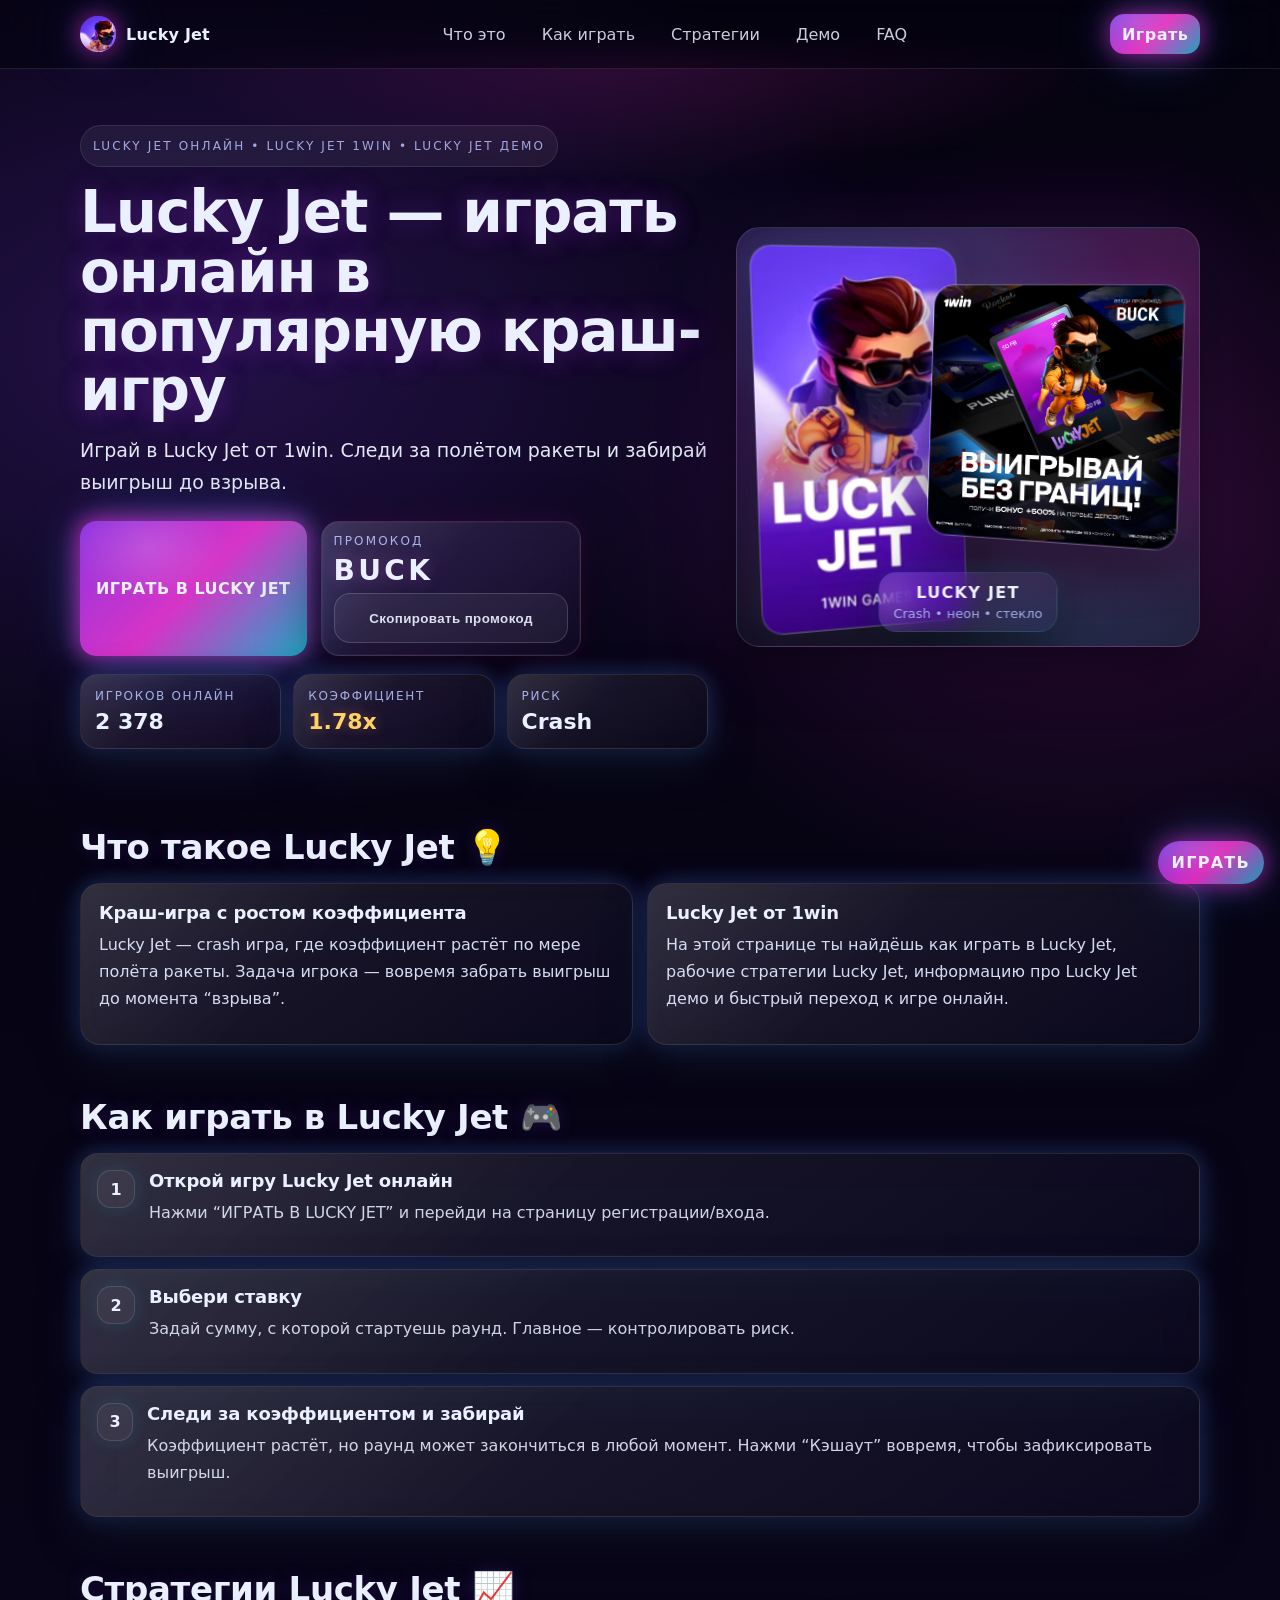
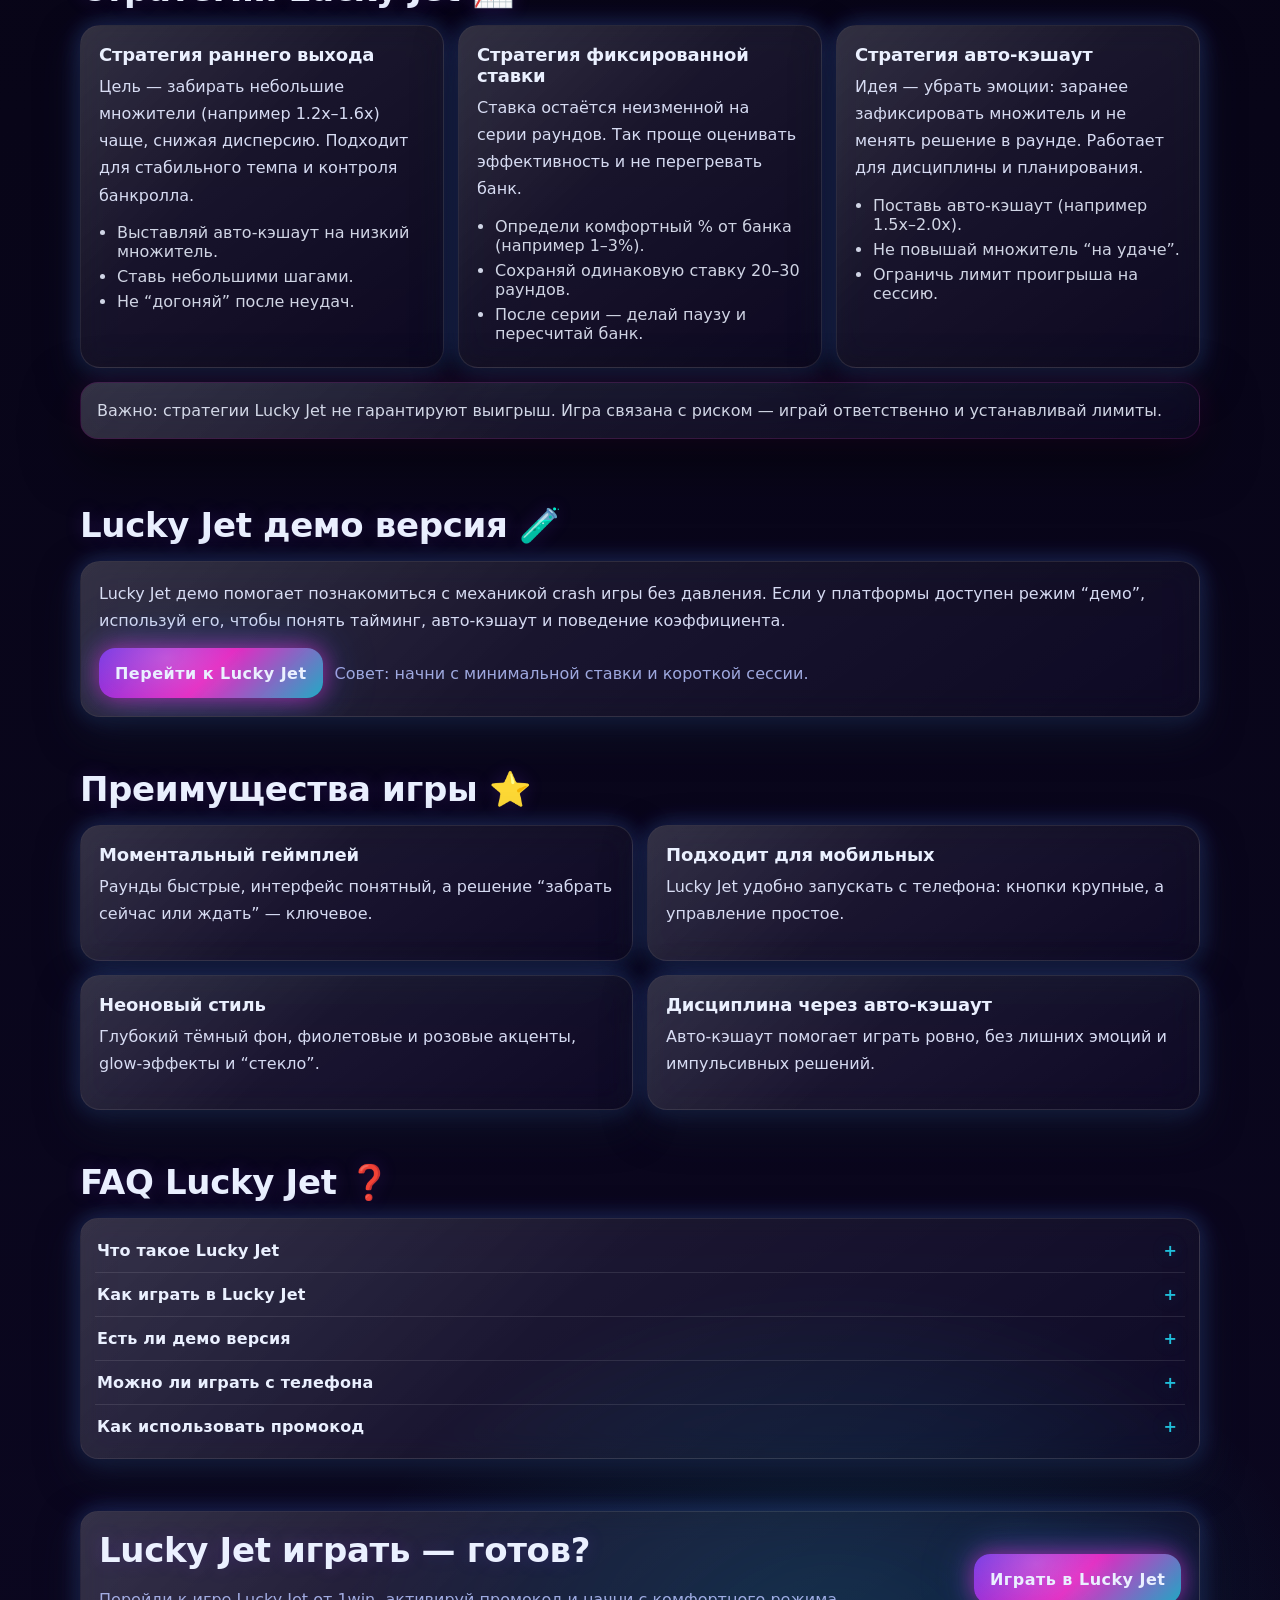
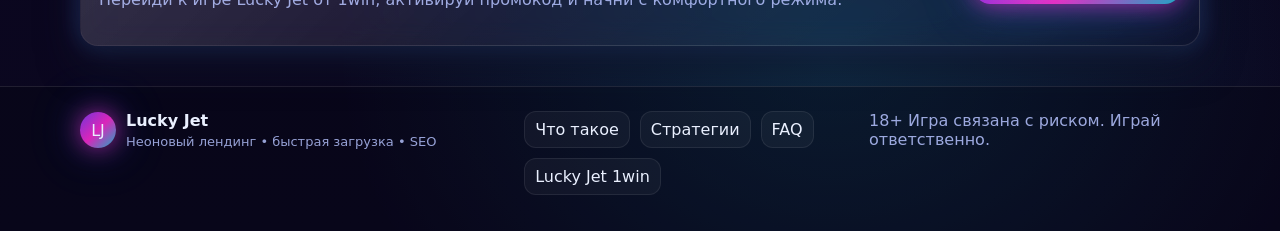
==== commit 3a3fc40e: "Update index.html" ====
--- a/index.html
+++ b/index.html
@@ -4,7 +4,7 @@
     <meta charset="utf-8" />
     <meta name="viewport" content="width=device-width, initial-scale=1" />
 
-    <title>Lucky Jet — играть онлайн | 1win Lucky Jet</title>
+    <title>Lucky Jet — играть онлайн</title>
     <meta
       name="description"
       content="Lucky Jet — популярная crash игра. Узнай как играть, стратегии и начни игру онлайн."
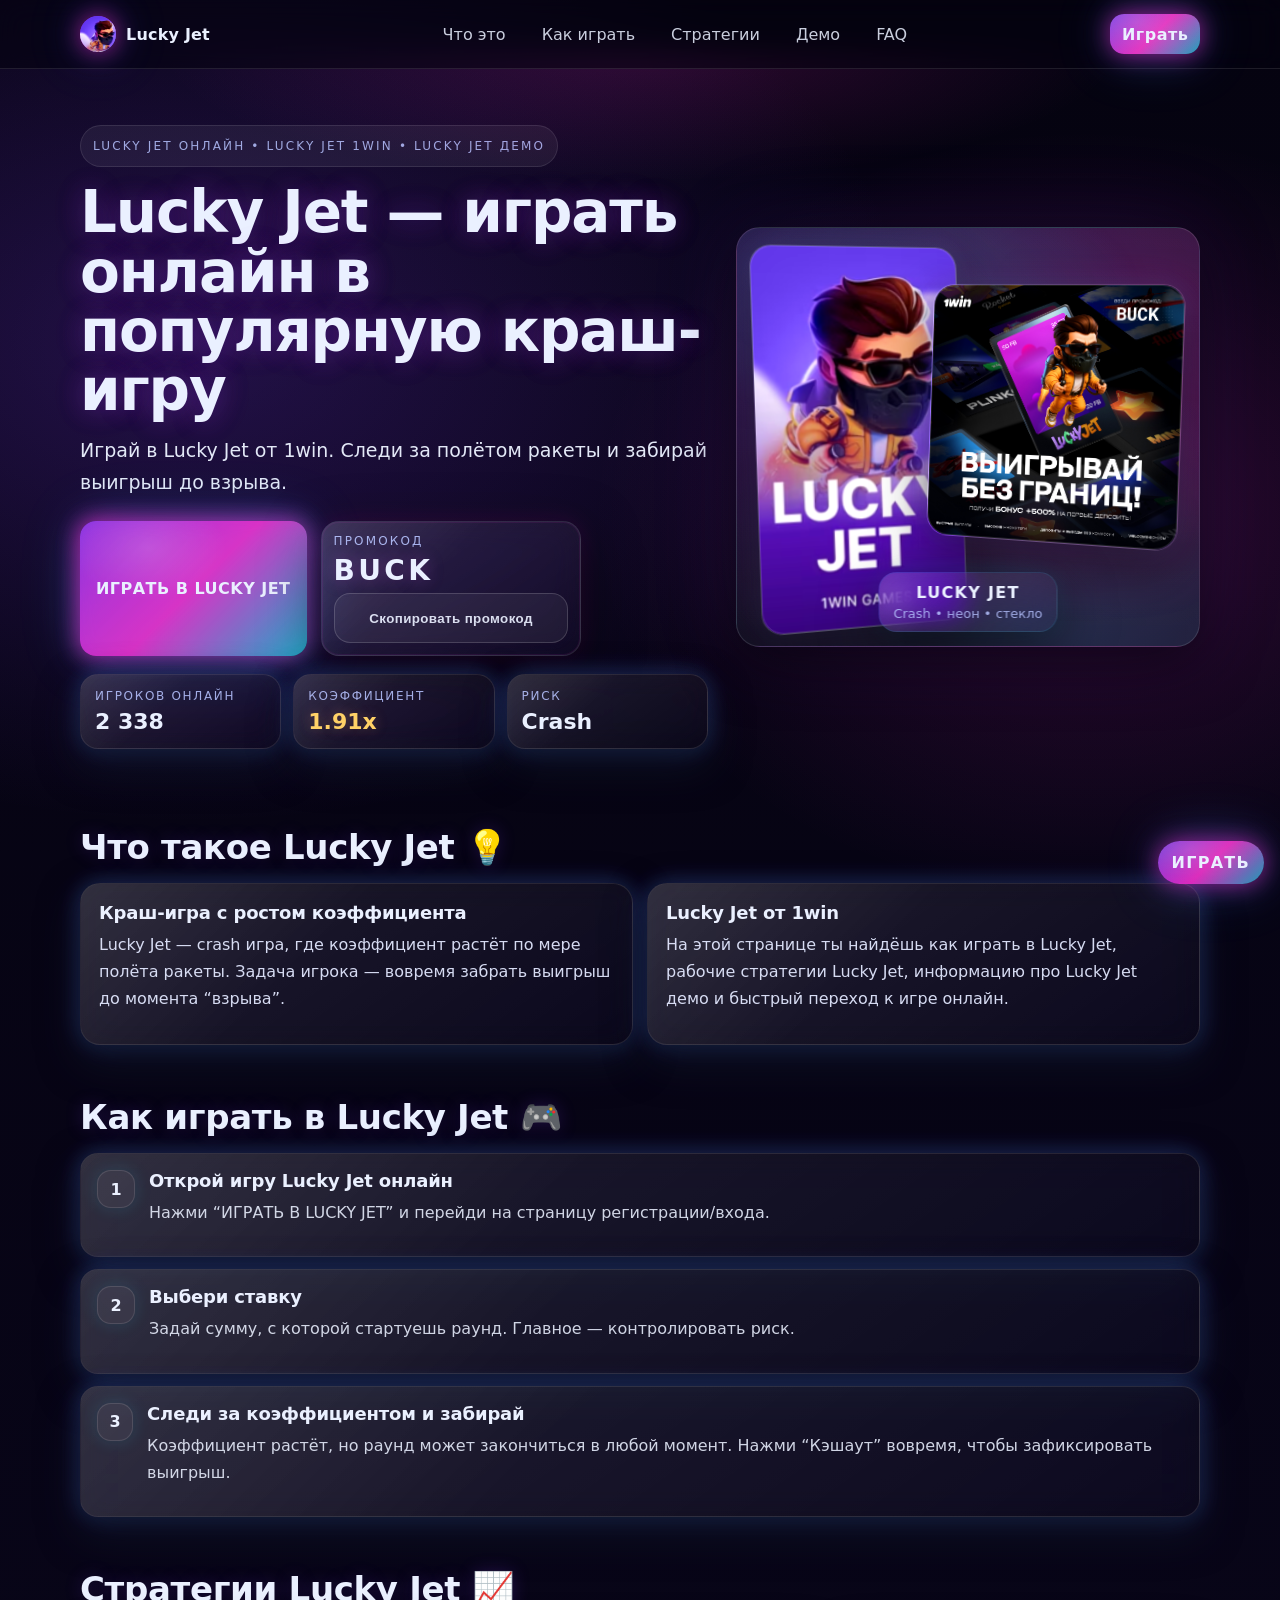
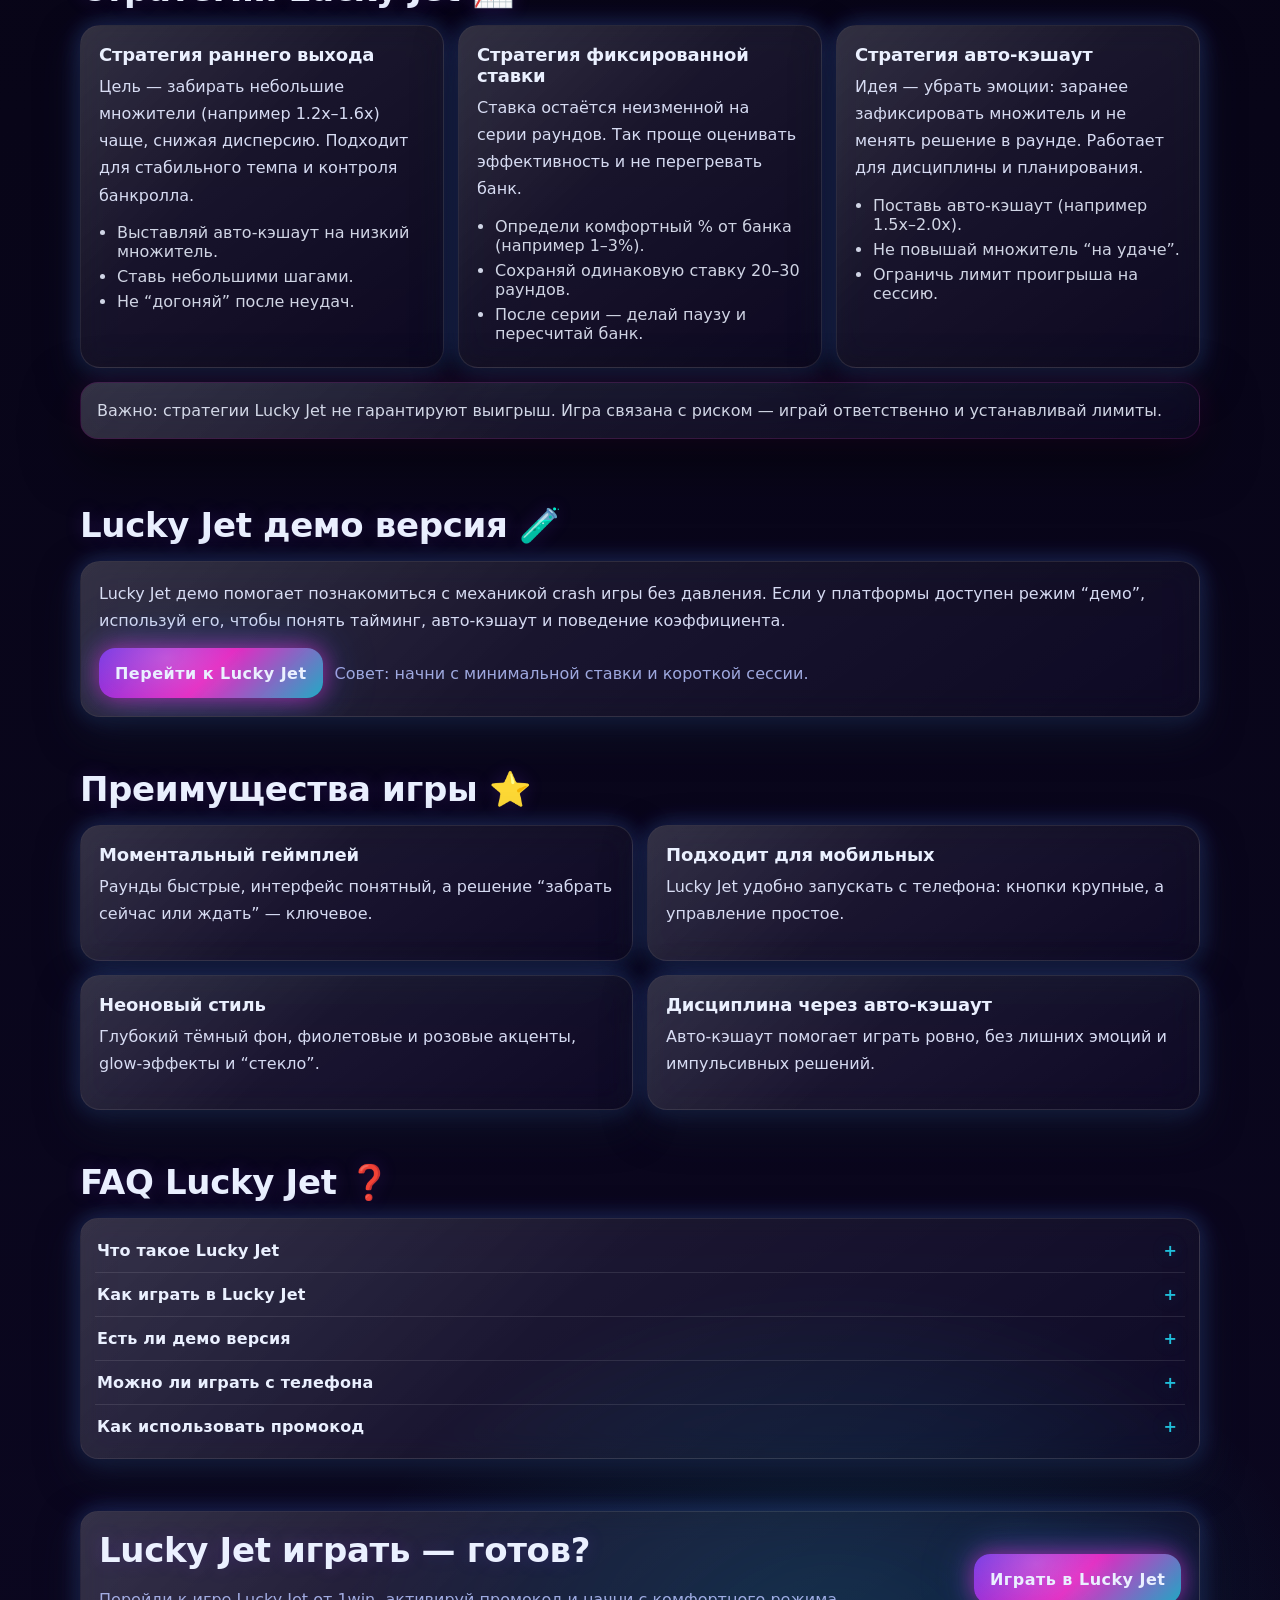
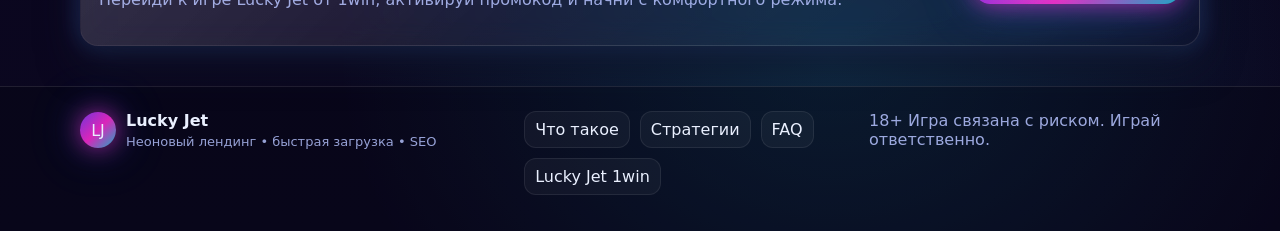
==== commit d8827fc0: "Update index.html" ====
--- a/index.html
+++ b/index.html
@@ -4,7 +4,7 @@
     <meta charset="utf-8" />
     <meta name="viewport" content="width=device-width, initial-scale=1" />
 
-    <title>Lucky Jet — играть онлайн</title>
+    <title>Lucky Jet играть онлайн — официальный сайт и стратегии 2026</title>
     <meta
       name="description"
       content="Lucky Jet — популярная crash игра. Узнай как играть, стратегии и начни игру онлайн."
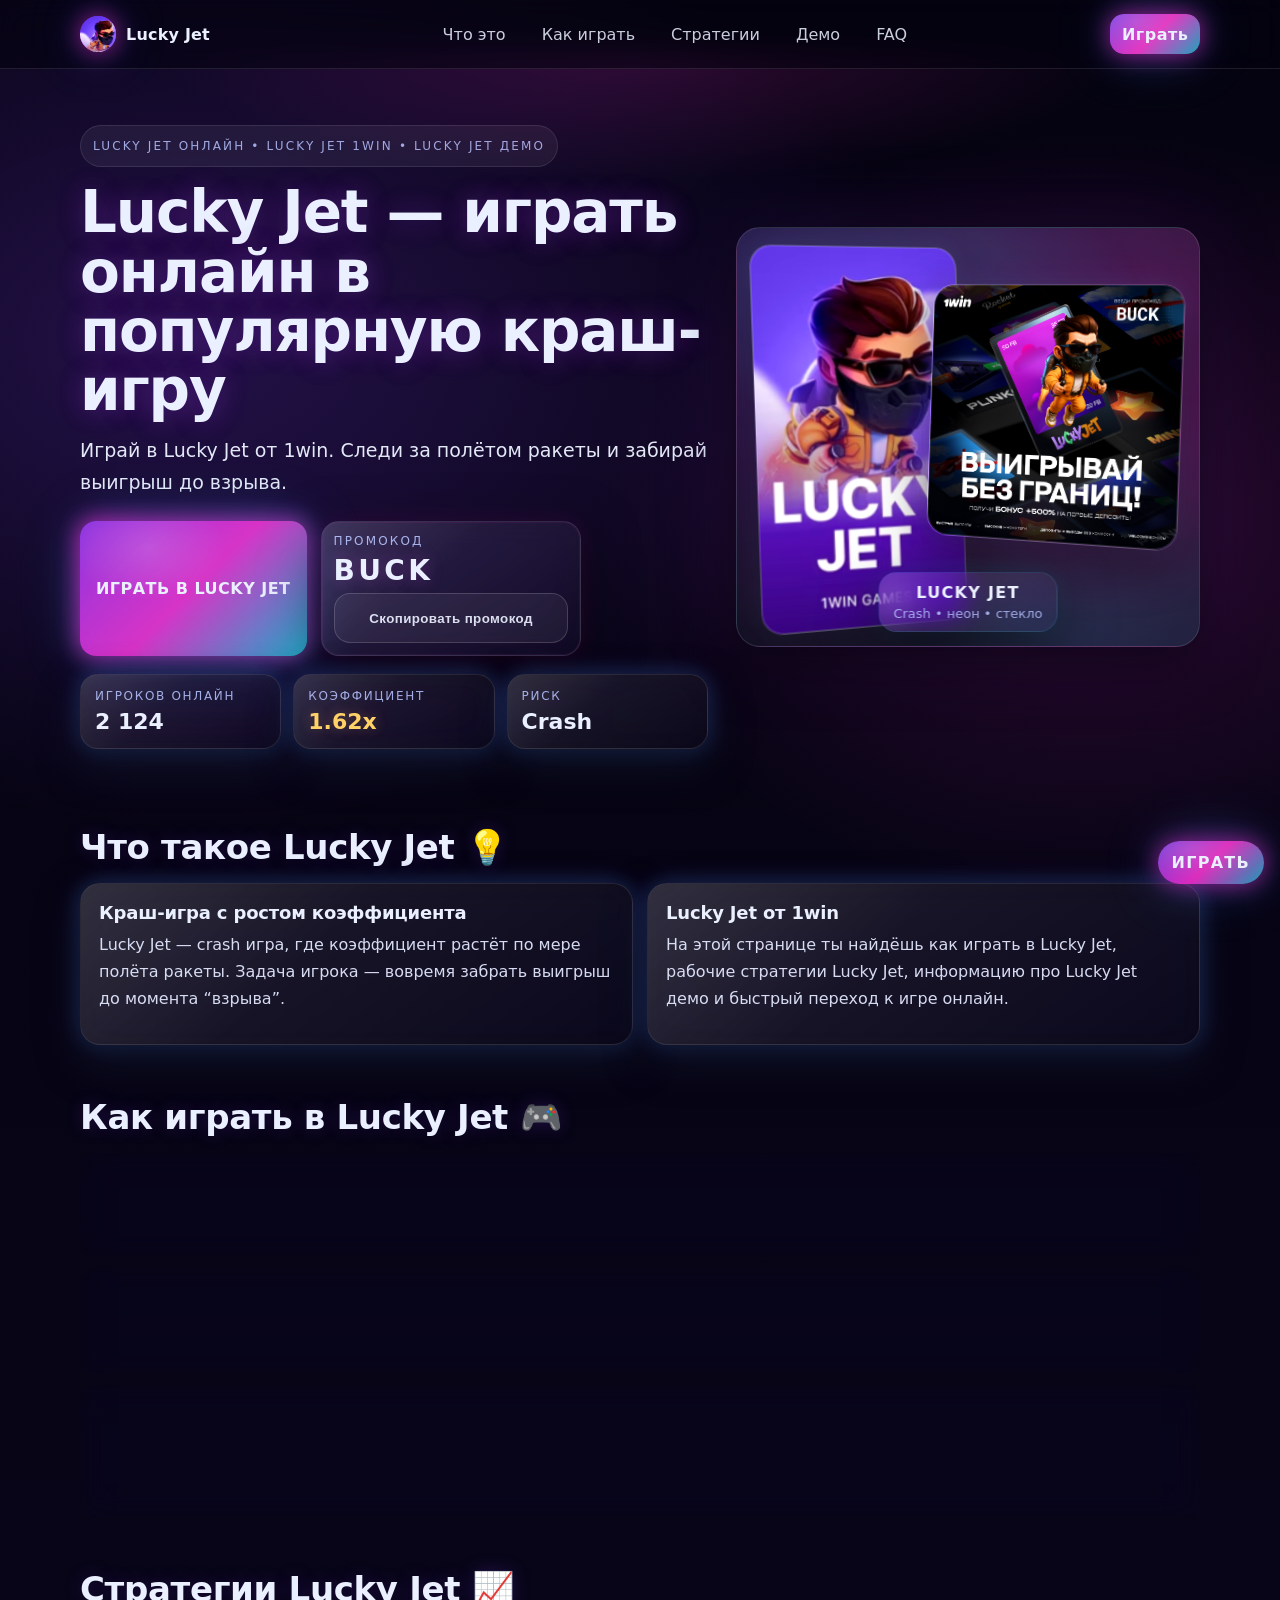
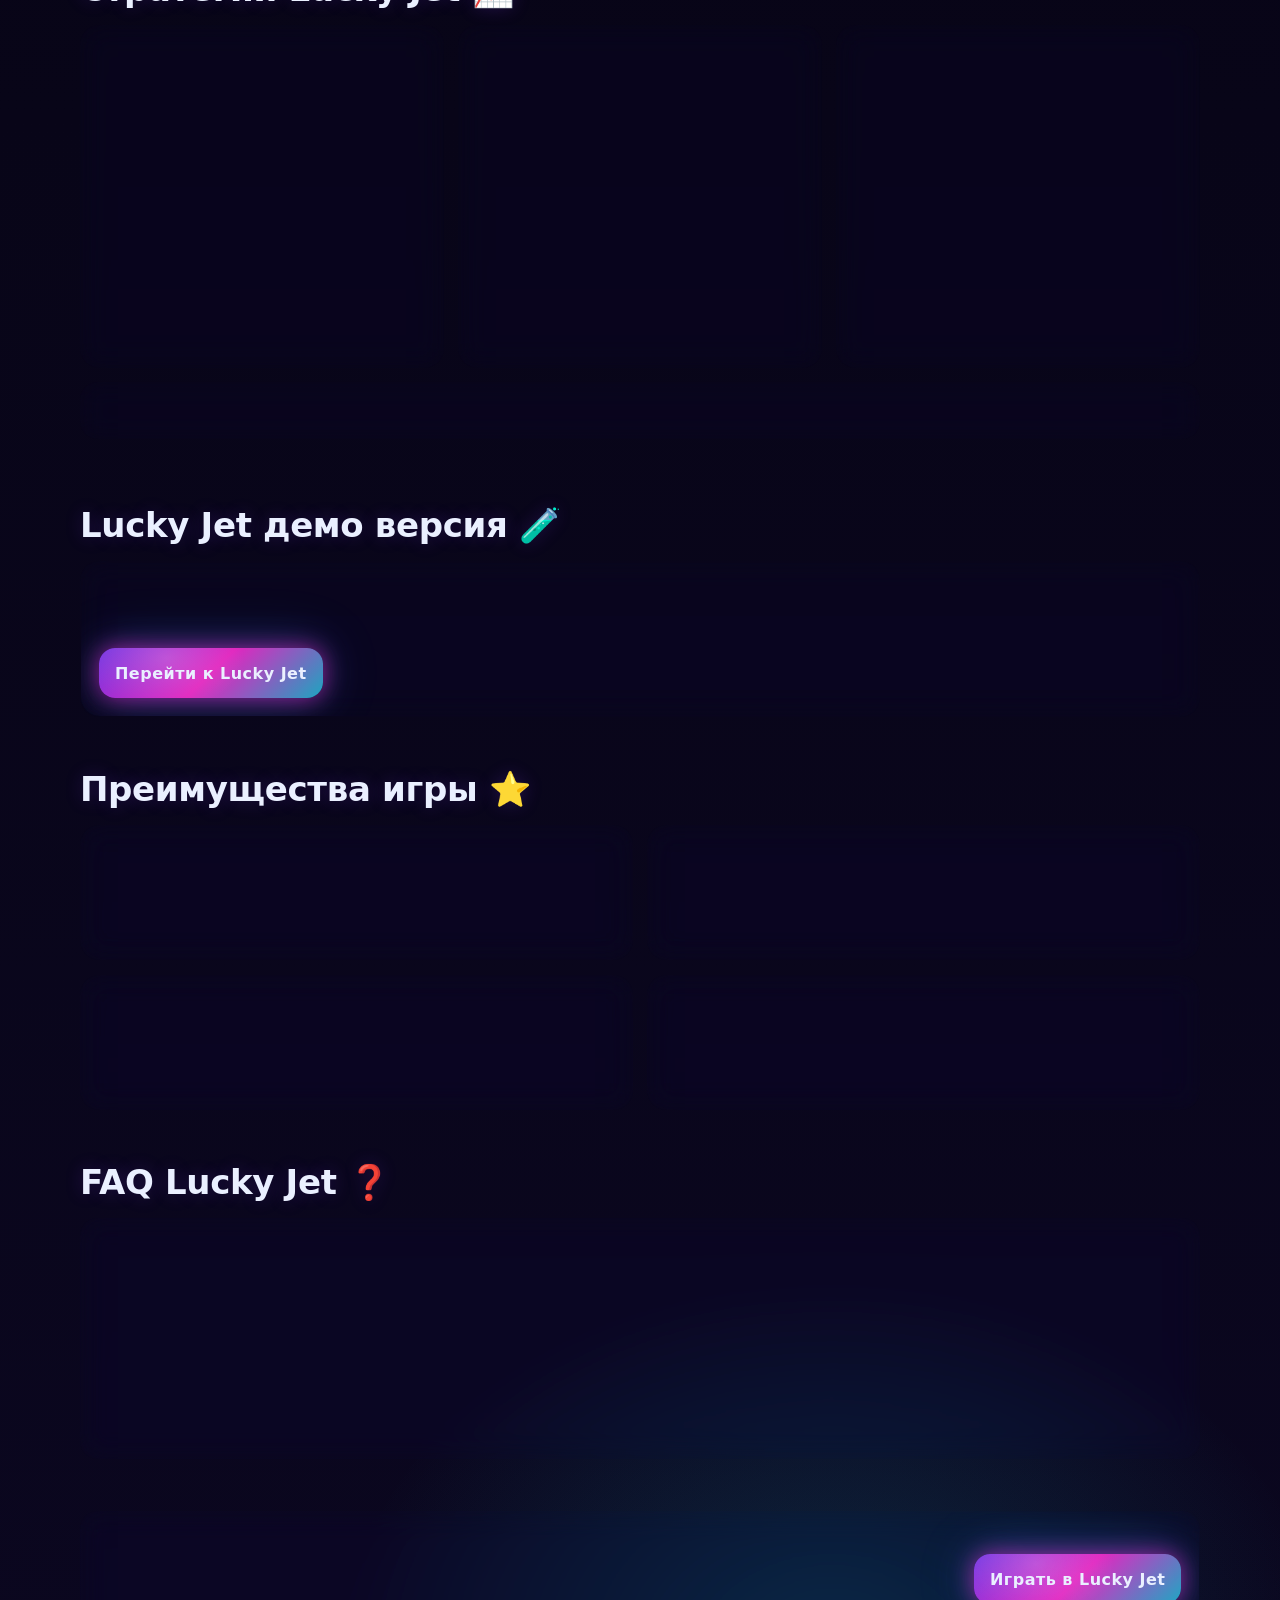
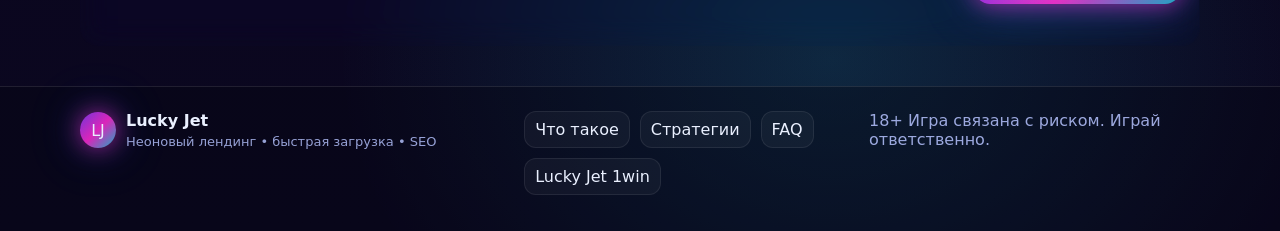
==== commit 4a997e09: "Update index.html" ====
--- a/index.html
+++ b/index.html
@@ -22,7 +22,7 @@
     />
 
     <meta name="twitter:card" content="summary_large_image" />
-    <meta name="twitter:title" content="Lucky Jet — играть онлайн | 1win Lucky Jet" />
+    <meta name="twitter:title" content="Lucky Jet играть онлайн — официальный сайт и стратегии 2026" />
     <meta
       name="twitter:description"
       content="Lucky Jet — популярная crash игра. Узнай как играть, стратегии и начни игру онлайн."
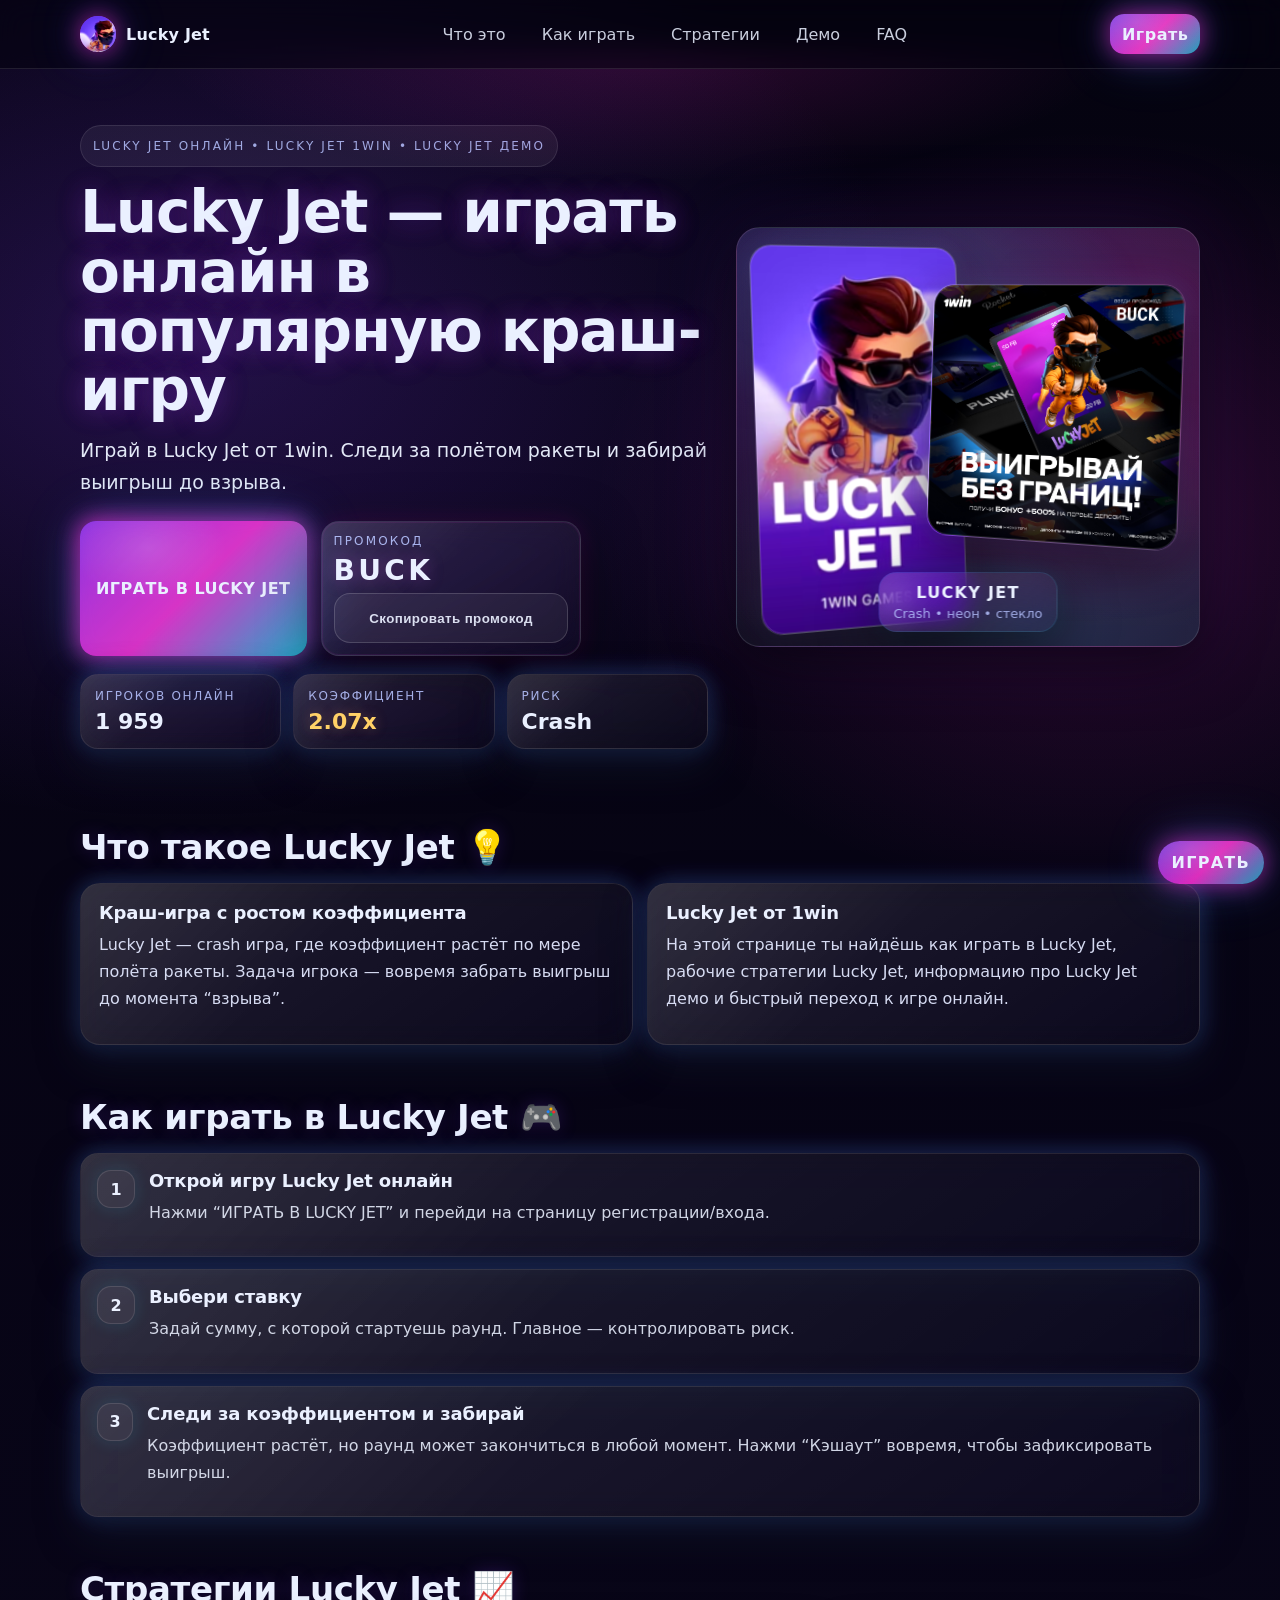
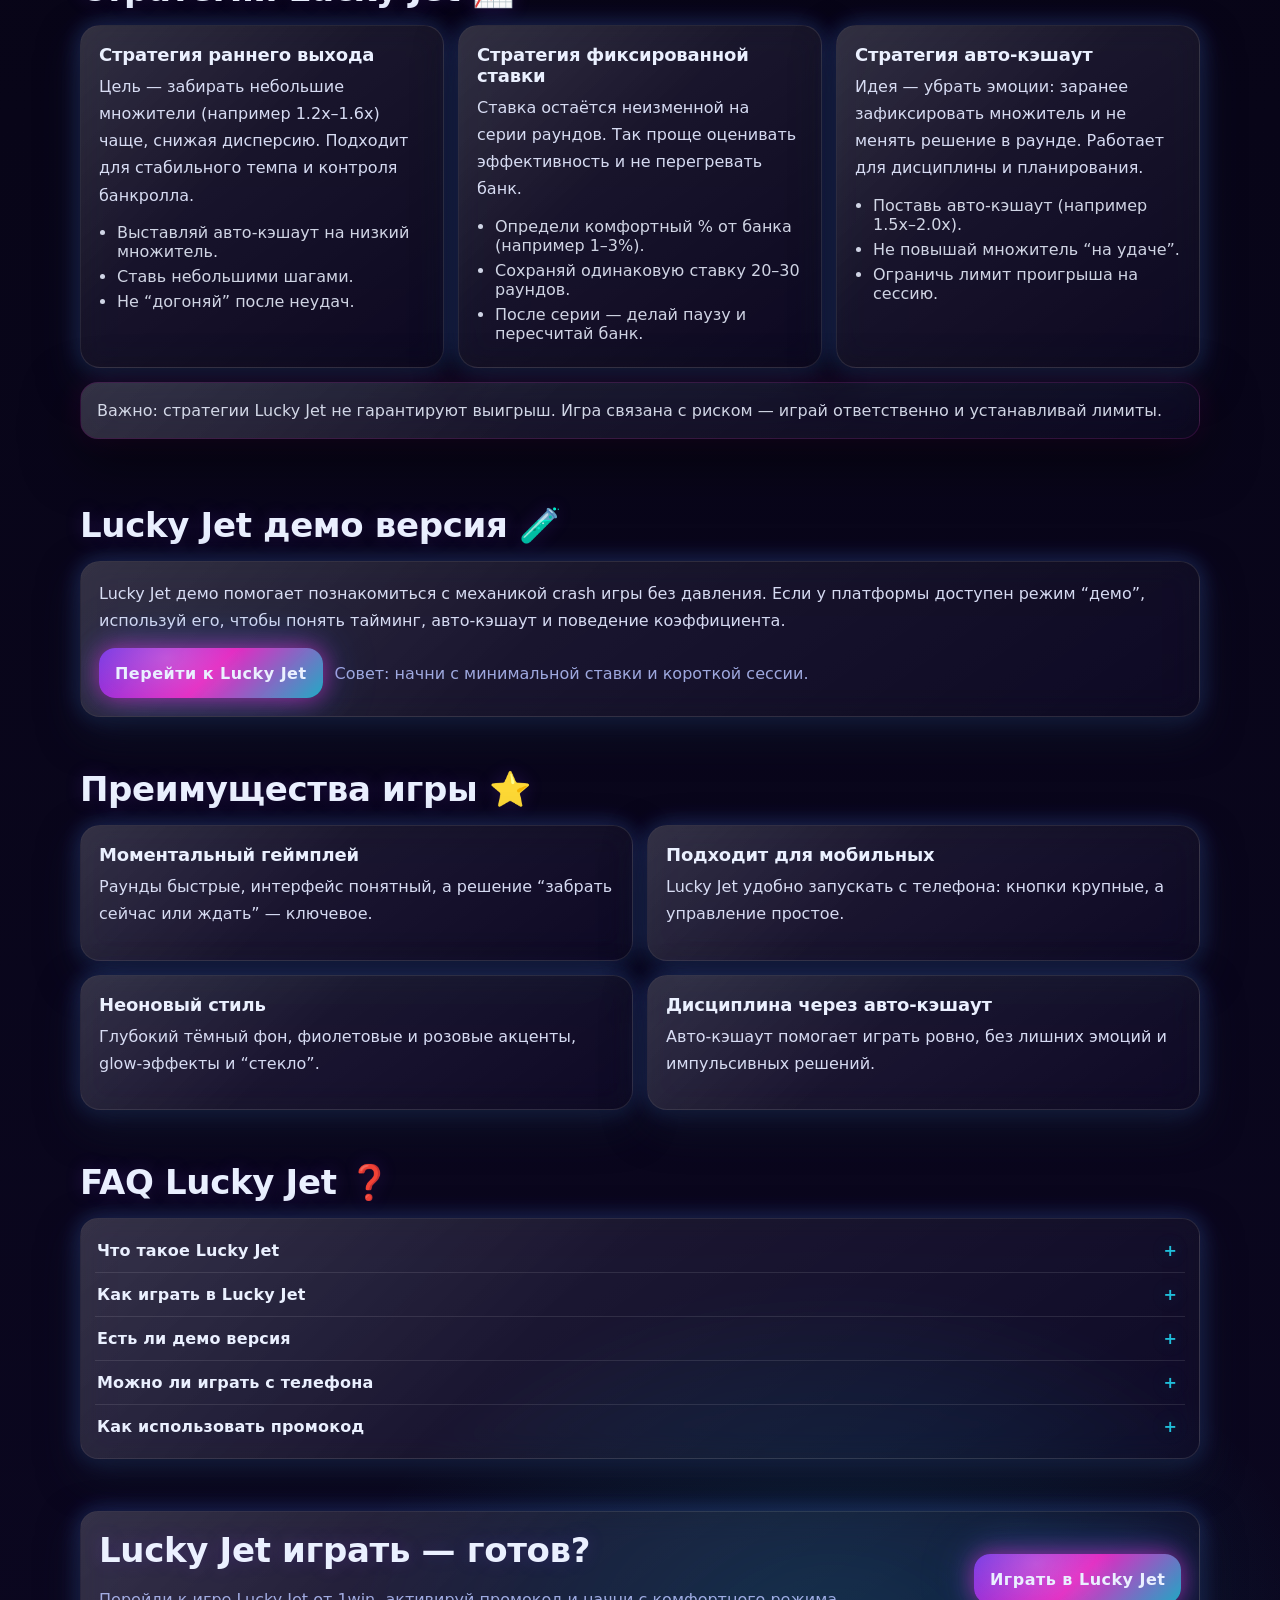
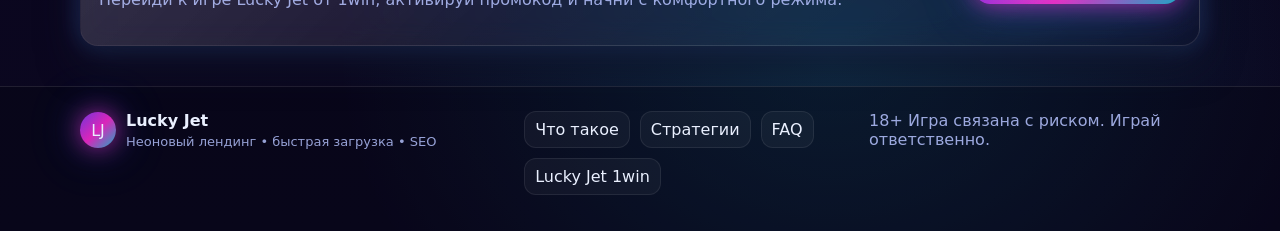
==== commit 8e9d8089: "Add domain and deployment setup for luckyjet.cash in RU" ====
--- a/index.html
+++ b/index.html
@@ -13,8 +13,11 @@
     <meta name="color-scheme" content="dark" />
     <meta name="robots" content="index,follow,max-image-preview:large" />
 
+    <link rel="canonical" href="https://luckyjet.cash/" />
+
     <meta property="og:type" content="website" />
     <meta property="og:locale" content="ru_RU" />
+    <meta property="og:url" content="https://luckyjet.cash/" />
     <meta property="og:title" content="Lucky Jet — играть онлайн | 1win Lucky Jet" />
     <meta
       property="og:description"
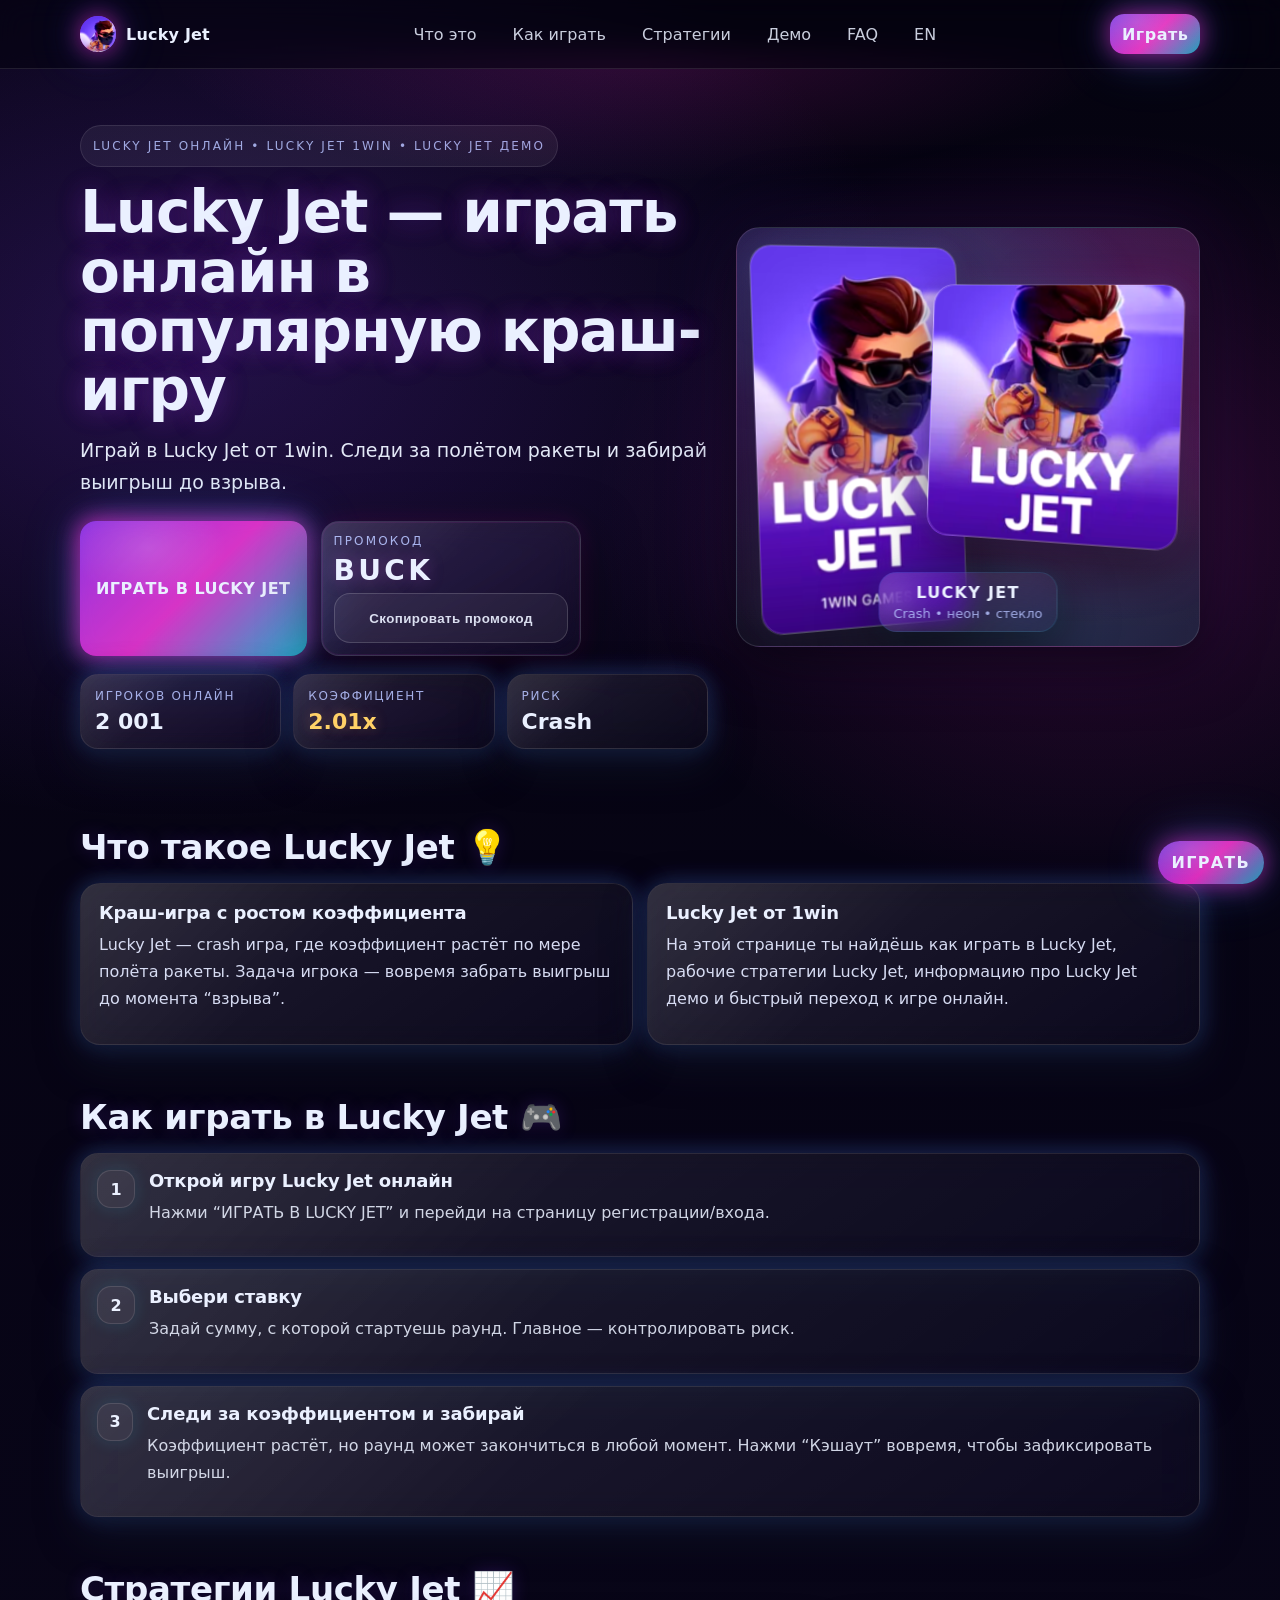
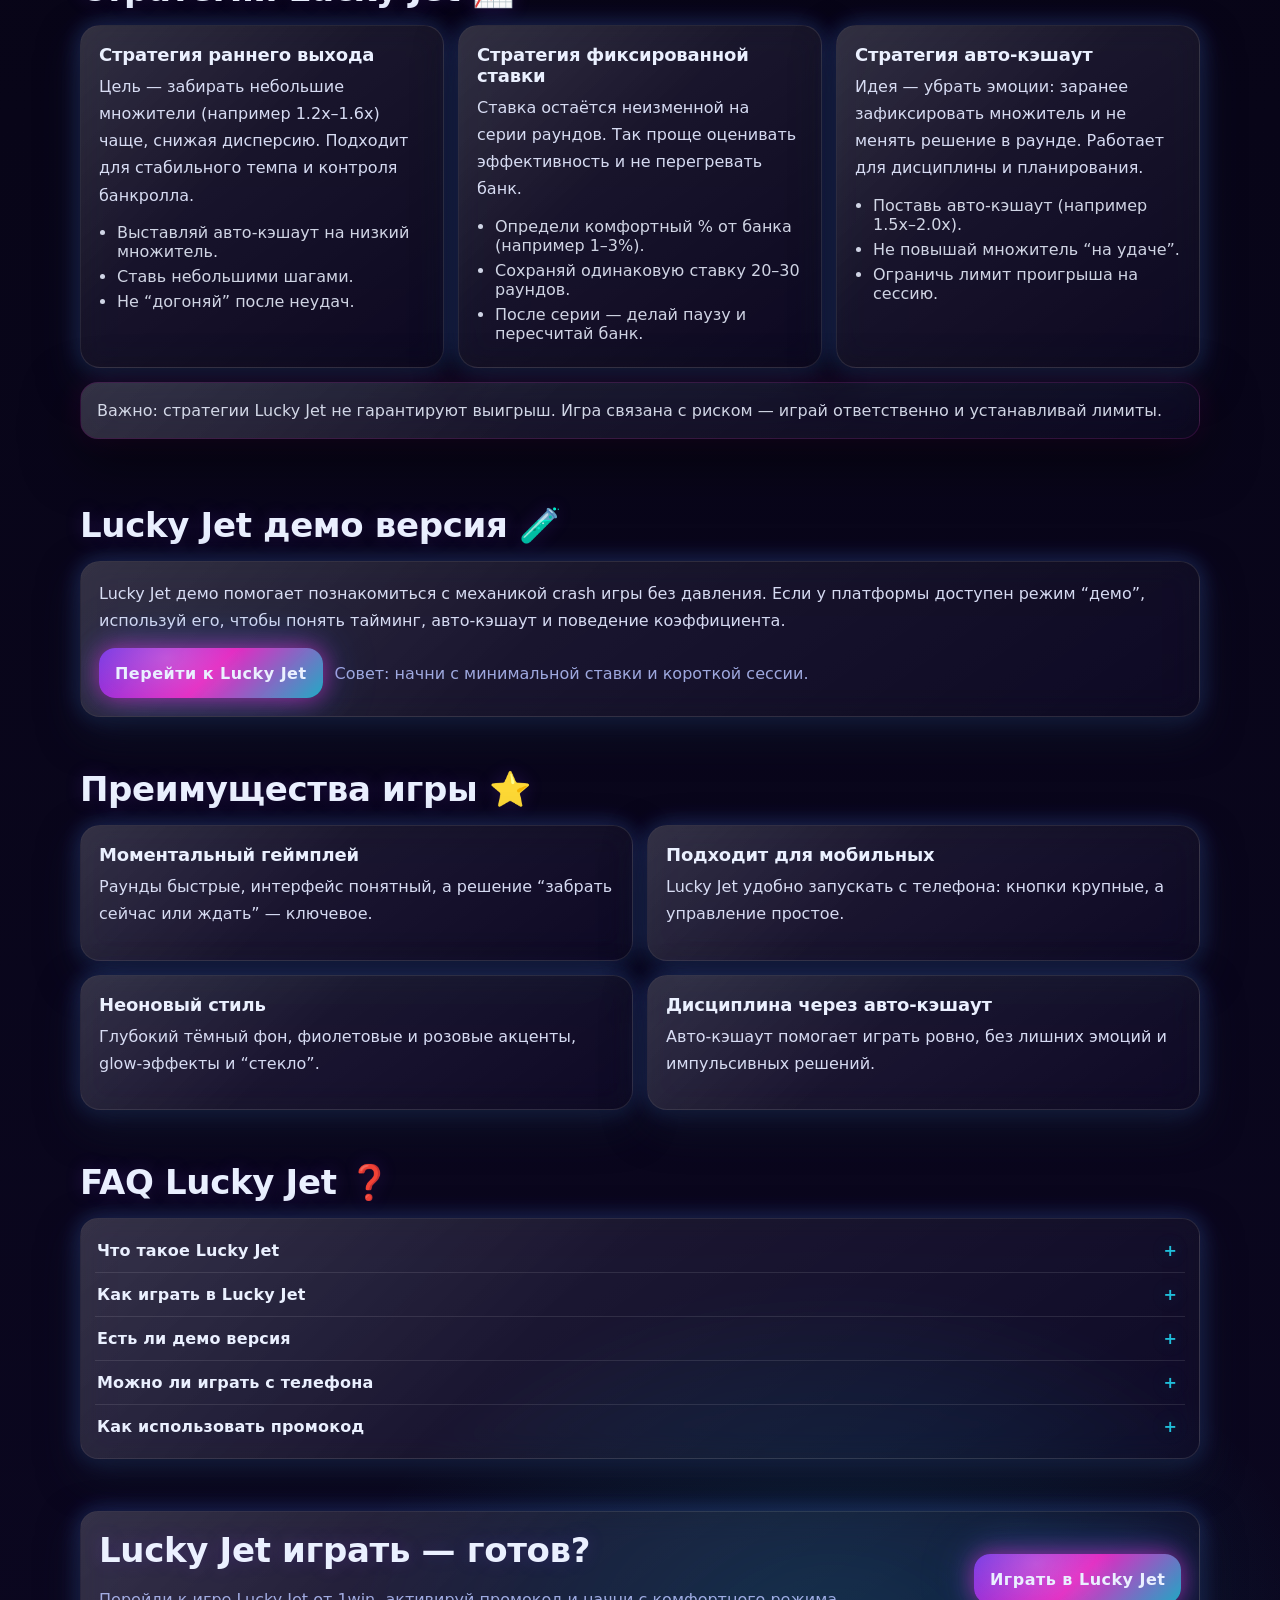
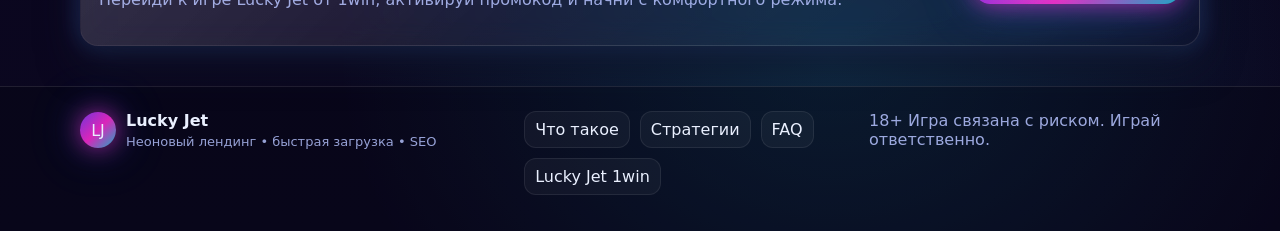
==== commit e5412962: "Improve performance and add English page" ====
--- a/index.html
+++ b/index.html
@@ -14,6 +14,9 @@
     <meta name="robots" content="index,follow,max-image-preview:large" />
 
     <link rel="canonical" href="https://luckyjet.cash/" />
+    <link rel="alternate" hreflang="ru" href="https://luckyjet.cash/" />
+    <link rel="alternate" hreflang="en" href="https://luckyjet.cash/en.html" />
+    <link rel="alternate" hreflang="x-default" href="https://luckyjet.cash/" />
 
     <meta property="og:type" content="website" />
     <meta property="og:locale" content="ru_RU" />
@@ -70,6 +73,7 @@
           <a href="#strategy">Стратегии</a>
           <a href="#demo">Демо</a>
           <a href="#faq">FAQ</a>
+          <a href="./en.html" lang="en" hreflang="en">EN</a>
         </nav>
 
         <a
@@ -155,9 +159,9 @@
 
               <figure class="shot shot--buck glass">
                 <img
-                  src="./BUCK.jpg"
-                  width="1024"
-                  height="1024"
+                  src="./ca24994c-83c5-44bd-94f7-a9ee2521f638_vertical.webp"
+                  width="640"
+                  height="960"
                   loading="lazy"
                   decoding="async"
                   alt="Промокод BUCK — промо-баннер Lucky Jet"
@@ -491,7 +495,9 @@
 
     <!-- Yandex.Metrika counter -->
     <script type="text/javascript">
-      (function (m, e, t, r, i, k, a) {
+      window.addEventListener("load", function () {
+        const startMetrika = function () {
+          (function (m, e, t, r, i, k, a) {
         m[i] =
           m[i] ||
           function () {
@@ -508,9 +514,9 @@
         k.async = 1;
         k.src = r;
         a.parentNode.insertBefore(k, a);
-      })(window, document, 'script', 'https://mc.yandex.ru/metrika/tag.js?id=107185463', 'ym');
-
-      ym(107185463, 'init', {
+          })(window, document, 'script', 'https://mc.yandex.ru/metrika/tag.js?id=107185463', 'ym');
+
+          ym(107185463, 'init', {
         ssr: true,
         webvisor: true,
         clickmap: true,
@@ -519,6 +525,14 @@
         url: location.href,
         accurateTrackBounce: true,
         trackLinks: true,
+          });
+        };
+
+        if ('requestIdleCallback' in window) {
+          requestIdleCallback(startMetrika, { timeout: 3000 });
+        } else {
+          setTimeout(startMetrika, 1200);
+        }
       });
     </script>
     <noscript>
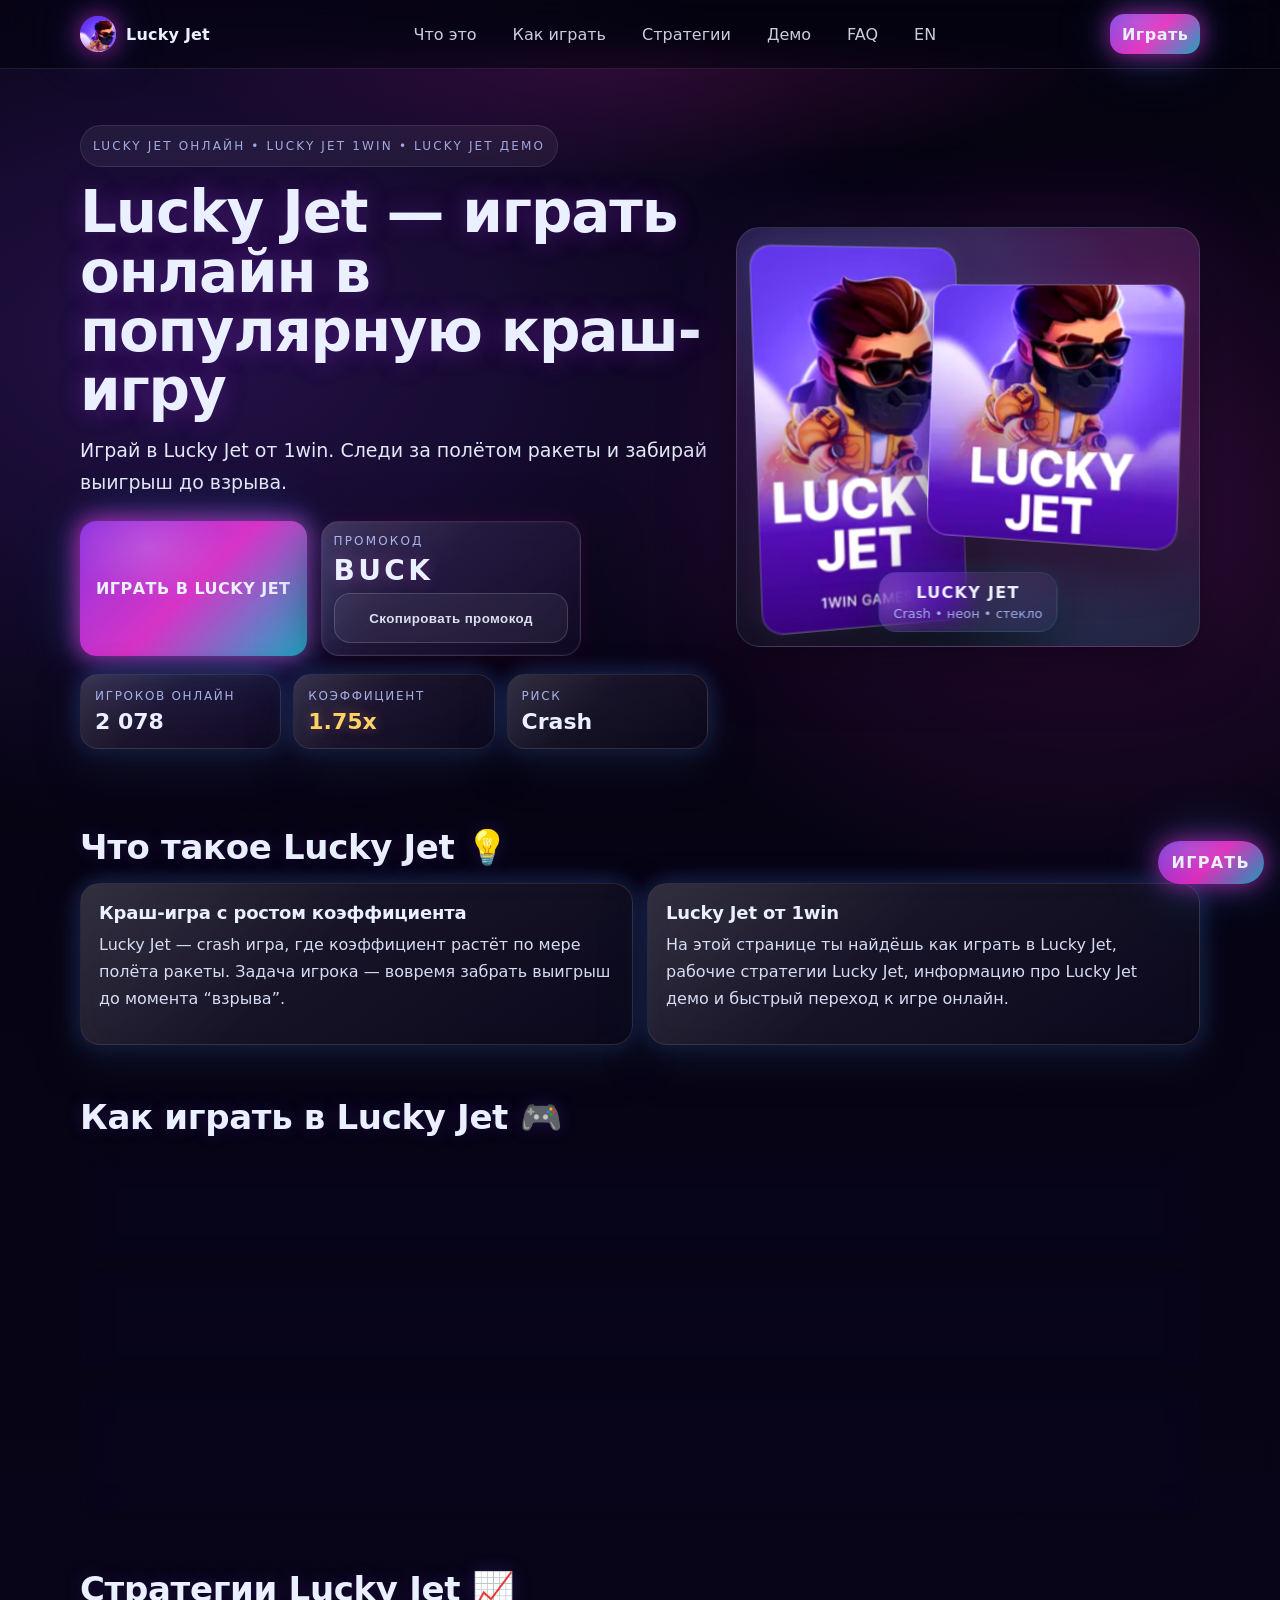
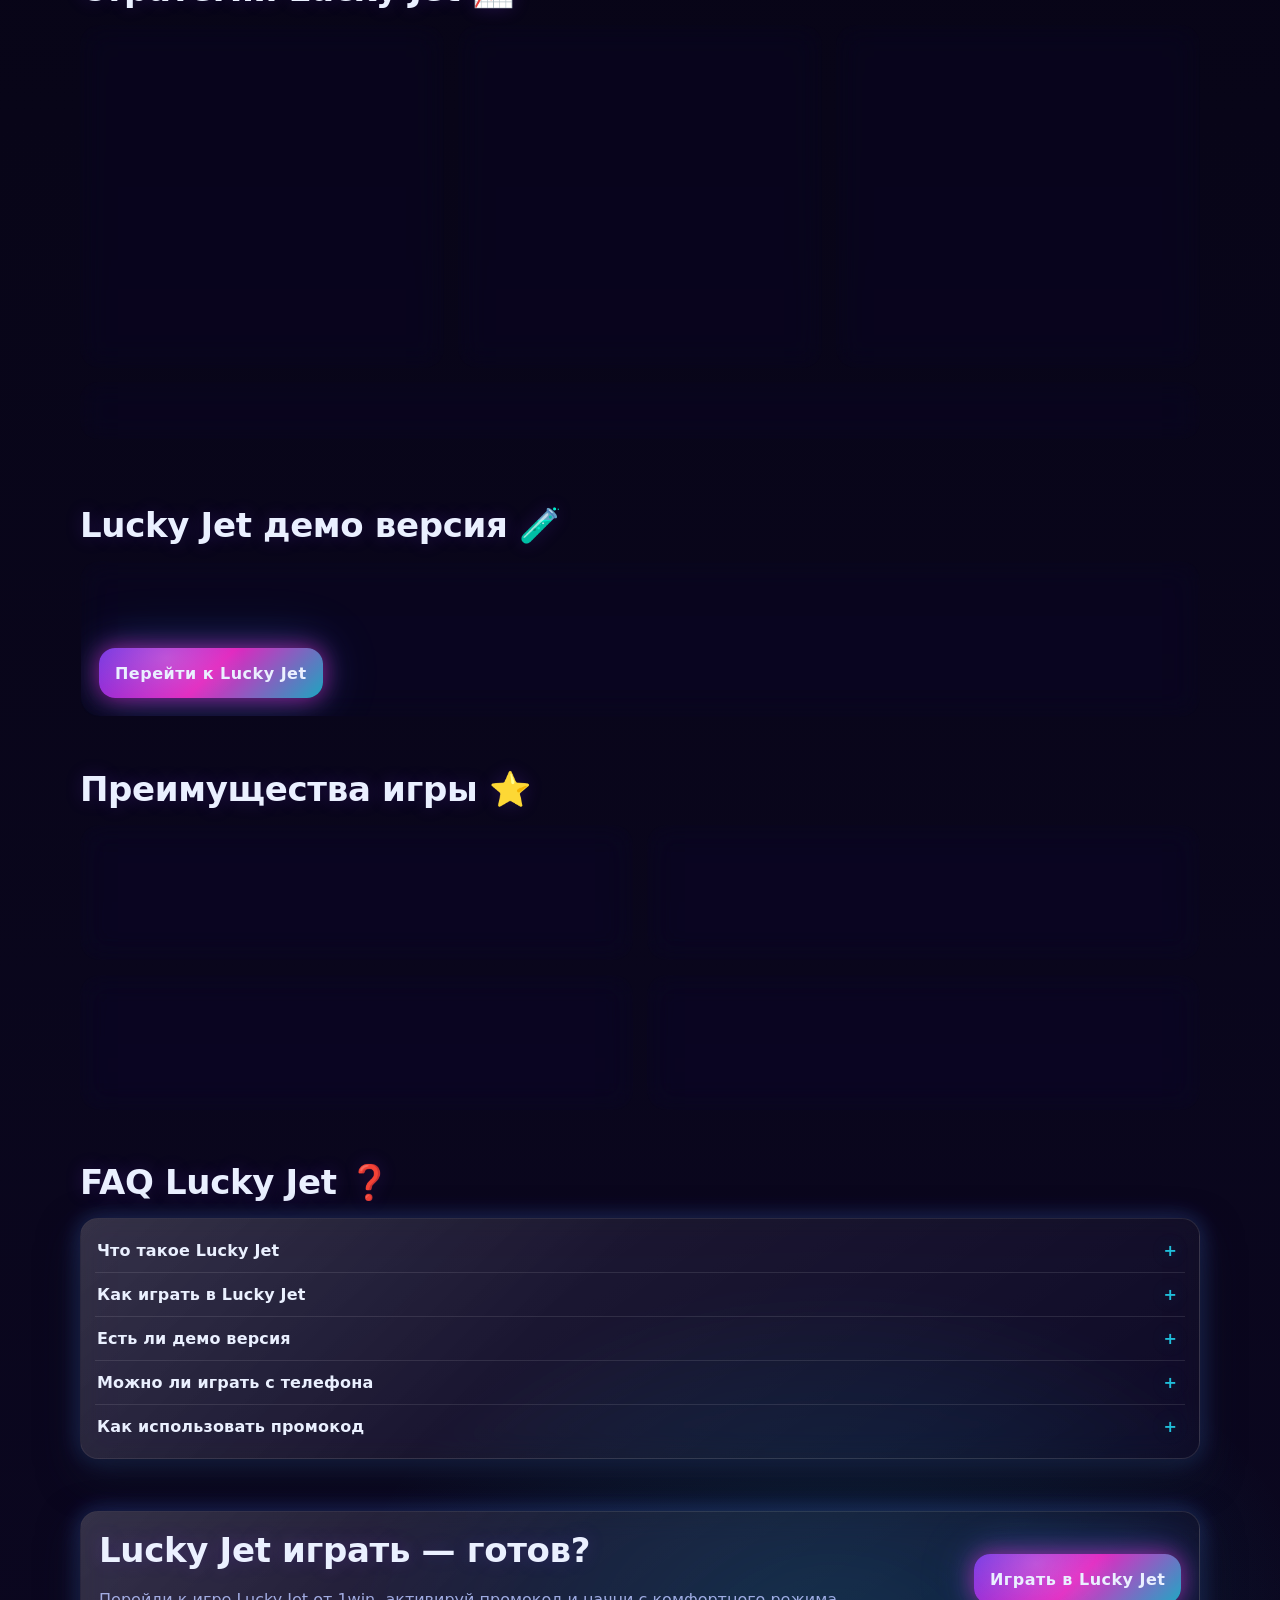
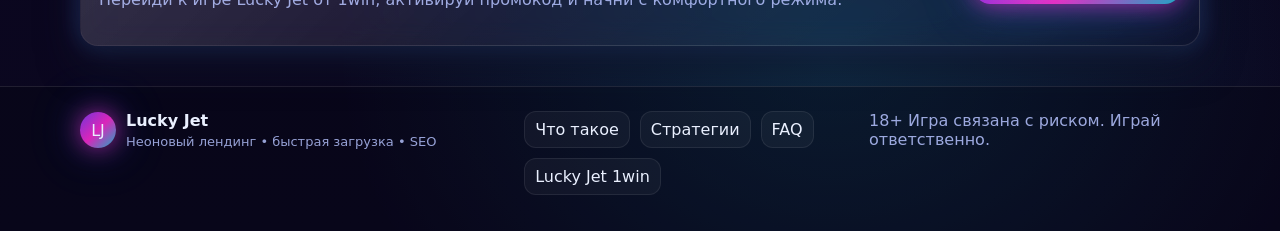
==== commit ed03d532: "Merge branch 'main' into codex/configure-site-access-in-russia-0y9nac" ====
--- a/index.html
+++ b/index.html
@@ -14,9 +14,6 @@
     <meta name="robots" content="index,follow,max-image-preview:large" />
 
     <link rel="canonical" href="https://luckyjet.cash/" />
-    <link rel="alternate" hreflang="ru" href="https://luckyjet.cash/" />
-    <link rel="alternate" hreflang="en" href="https://luckyjet.cash/en.html" />
-    <link rel="alternate" hreflang="x-default" href="https://luckyjet.cash/" />
 
     <meta property="og:type" content="website" />
     <meta property="og:locale" content="ru_RU" />
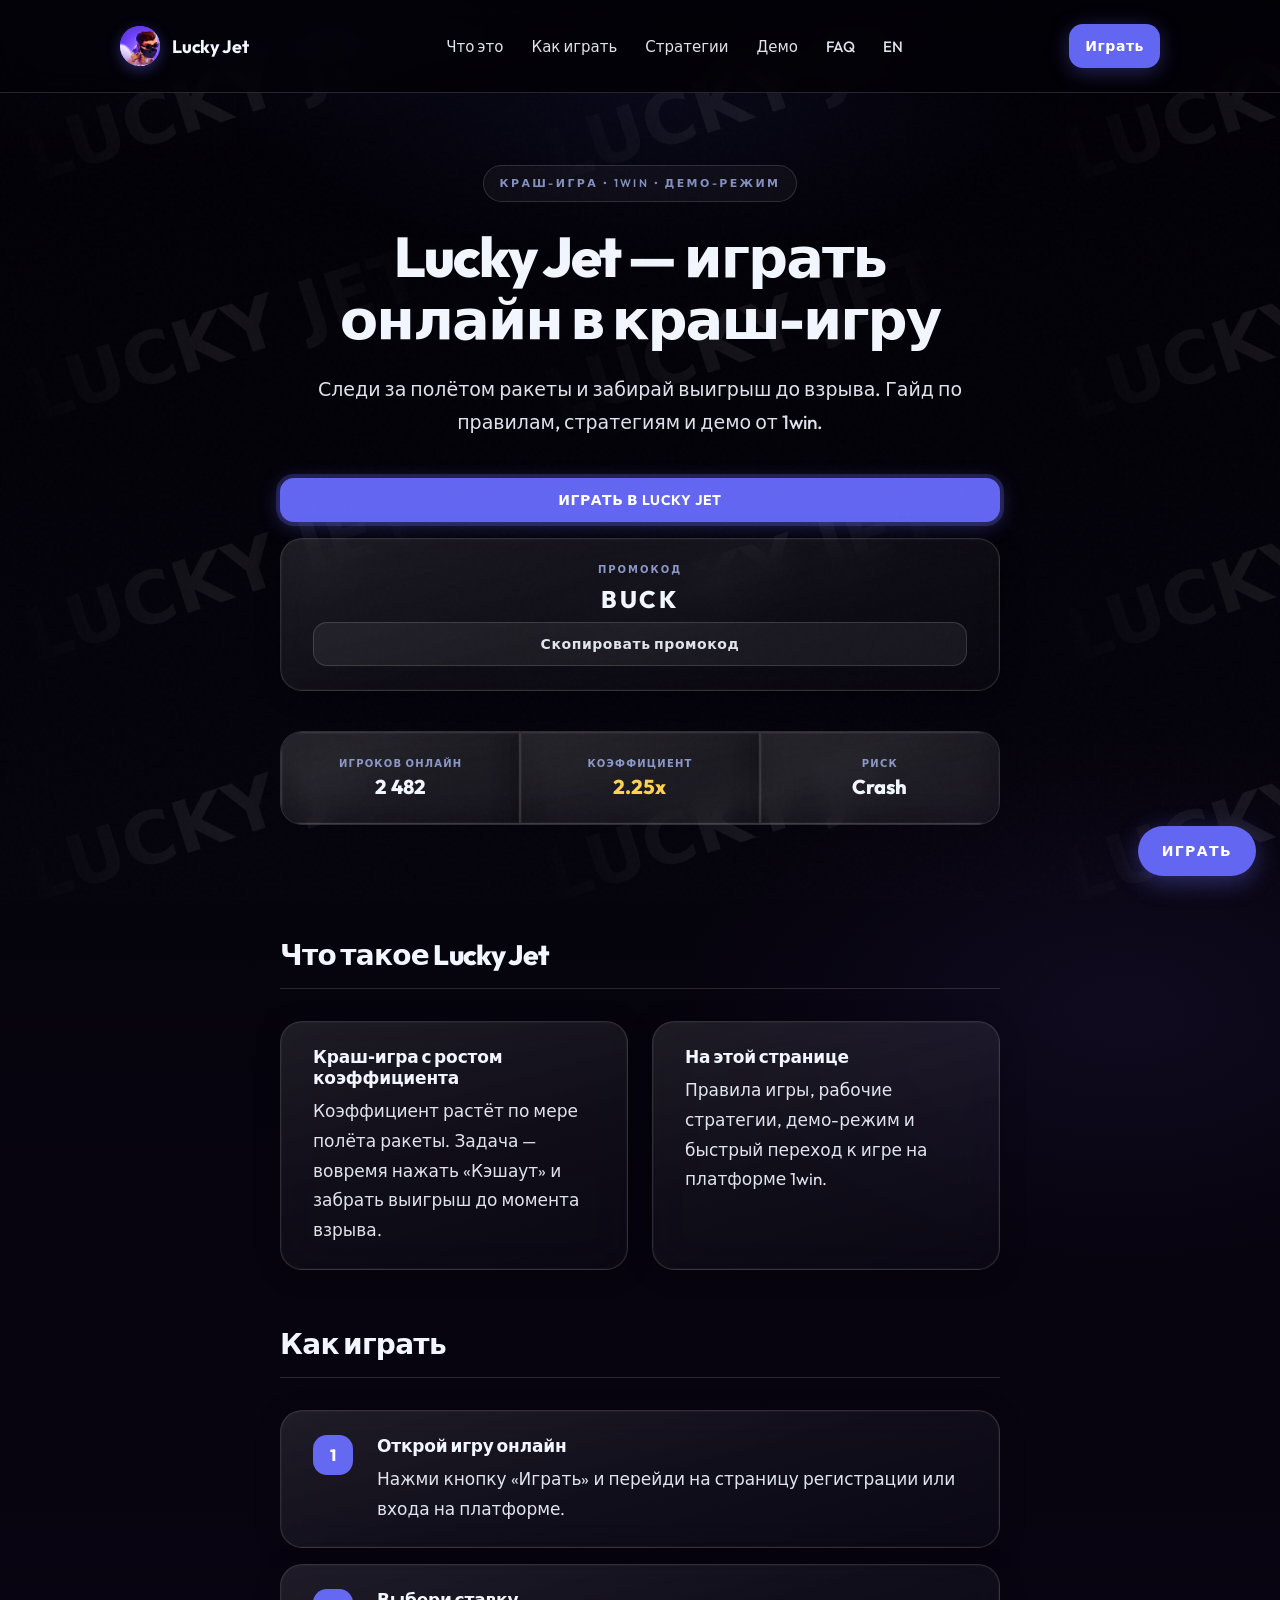
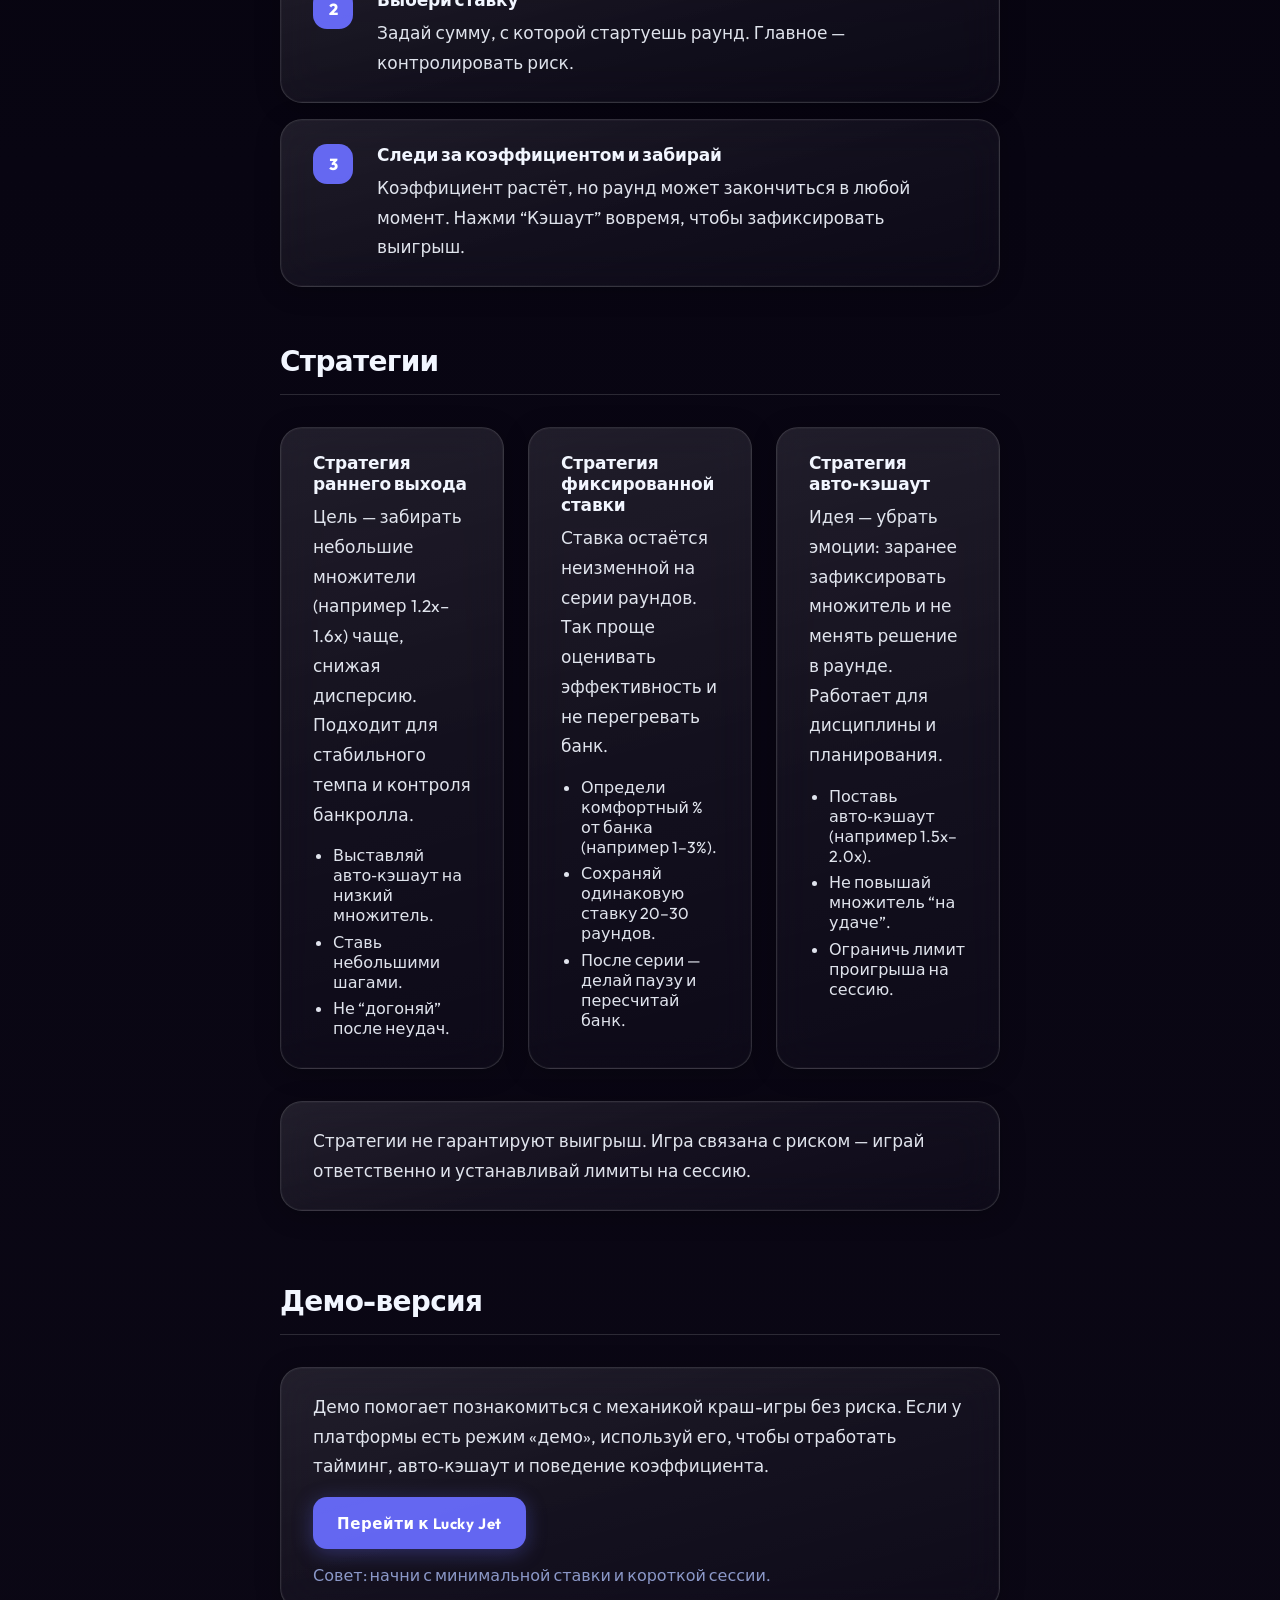
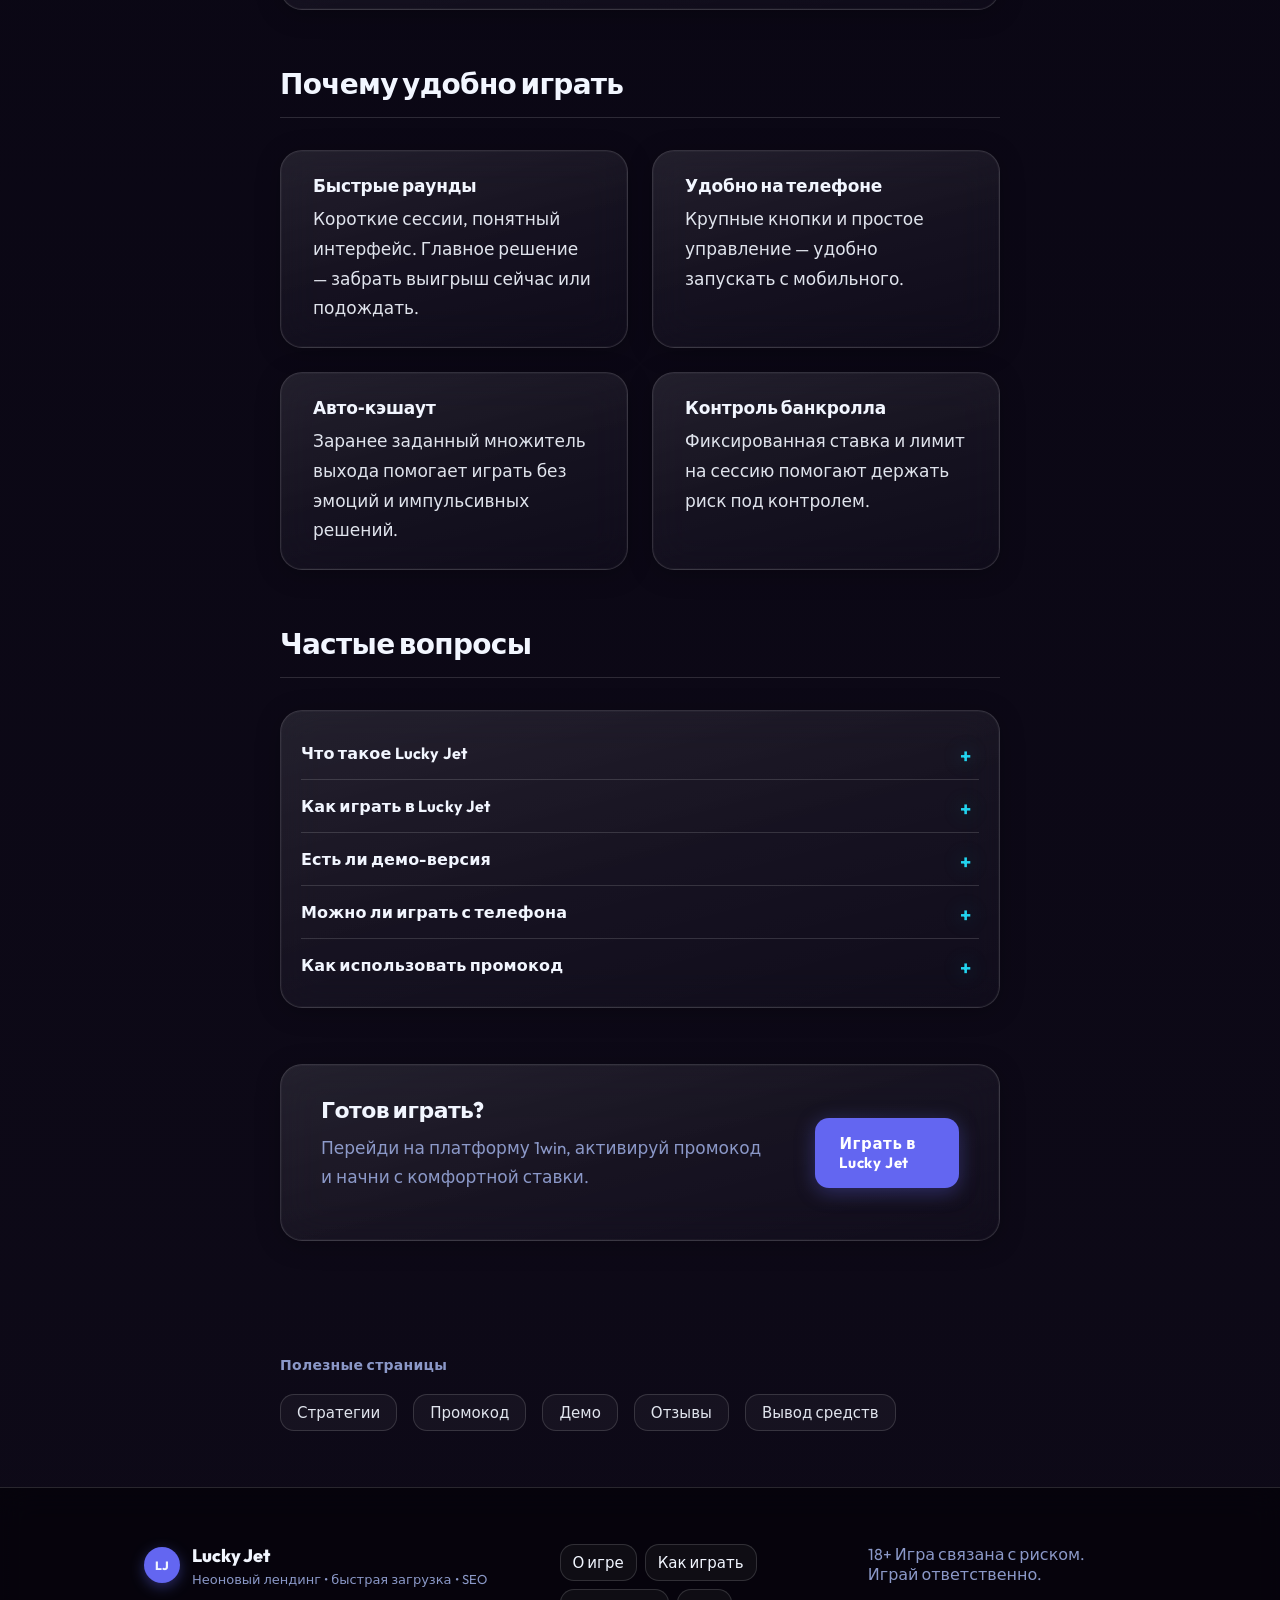
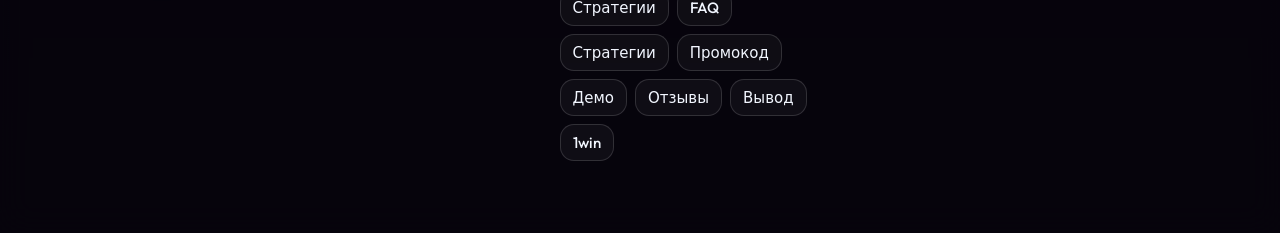
==== commit bc914d2b: "Add files via upload" ====
--- a/index.html
+++ b/index.html
@@ -2,42 +2,48 @@
 <html lang="ru">
   <head>
     <meta charset="utf-8" />
-    <meta name="viewport" content="width=device-width, initial-scale=1" />
-
-    <title>Lucky Jet играть онлайн — официальный сайт и стратегии 2026</title>
+    <meta name="viewport" content="width=device-width, initial-scale=1, viewport-fit=cover" />
+    <meta name="theme-color" content="#020106" />
+    <meta name="color-scheme" content="dark" />
+    <meta name="format-detection" content="telephone=no" />
+    <meta name="mobile-web-app-capable" content="yes" />
+
+    <title>Lucky Jet — официальный сайт и играть онлайн 2026</title>
     <meta
       name="description"
-      content="Lucky Jet — популярная crash игра. Узнай как играть, стратегии и начни игру онлайн."
+      content="Гайд по Lucky Jet: правила, кэшаут, стратегии и демо-режим. Узнай, как играть в краш-игру с растущим коэффициентом на 1win и использовать промокод BUCK."
     />
-    <meta name="theme-color" content="#0b0720" />
-    <meta name="color-scheme" content="dark" />
-    <meta name="robots" content="index,follow,max-image-preview:large" />
+    <meta name="robots" content="index, follow, max-image-preview:large, max-snippet:-1, max-video-preview:-1" />
 
     <link rel="canonical" href="https://luckyjet.cash/" />
+    <link rel="alternate" hreflang="ru" href="https://luckyjet.cash/" />
+    <link rel="alternate" hreflang="en" href="https://luckyjet.cash/en.html" />
+    <link rel="alternate" hreflang="x-default" href="https://luckyjet.cash/" />
 
     <meta property="og:type" content="website" />
     <meta property="og:locale" content="ru_RU" />
     <meta property="og:url" content="https://luckyjet.cash/" />
-    <meta property="og:title" content="Lucky Jet — играть онлайн | 1win Lucky Jet" />
+    <meta property="og:title" content="Lucky Jet — играть онлайн | Гайд и стратегии от 1win" />
     <meta
       property="og:description"
-      content="Lucky Jet — популярная crash игра. Узнай как играть, стратегии и начни игру онлайн."
+      content="Официальный гайд по Lucky Jet: как играть, стратегии и демо. Краш-игра от 1win — советы и ответственная игра."
     />
+    <meta property="og:site_name" content="Lucky Jet" />
 
     <meta name="twitter:card" content="summary_large_image" />
-    <meta name="twitter:title" content="Lucky Jet играть онлайн — официальный сайт и стратегии 2026" />
+    <meta name="twitter:title" content="Lucky Jet — играть онлайн | Официальный гайд и стратегии" />
     <meta
       name="twitter:description"
-      content="Lucky Jet — популярная crash игра. Узнай как играть, стратегии и начни игру онлайн."
+      content="Гайд по Lucky Jet: как играть, стратегии и демо. Краш-игра от 1win с растущим коэффициентом."
     />
 
-    <link
-      rel="icon"
-      type="image/avif"
-      href="./ca24994c-83c5-44bd-94f7-a9ee2521f638_vertical.avif?v=2"
-    />
+    <link rel="icon" type="image/avif" href="./ca24994c-83c5-44bd-94f7-a9ee2521f638_vertical.avif?v=2" />
     <link rel="alternate icon" type="image/svg+xml" href="./favicon.svg?v=2" />
 
+    <link rel="preconnect" href="https://fonts.googleapis.com" />
+    <link rel="preconnect" href="https://fonts.gstatic.com" crossorigin />
+    <link rel="preload" href="https://fonts.googleapis.com/css2?family=Outfit:wght@400;600;700;800&display=swap" as="style" />
+    <link href="https://fonts.googleapis.com/css2?family=Outfit:wght@400;600;700;800&display=swap" rel="stylesheet" />
     <link rel="preload" href="./styles.css" as="style" />
     <link rel="stylesheet" href="./styles.css" />
   </head>
@@ -84,19 +90,19 @@
       </div>
     </header>
 
-    <main id="content">
-      <section class="hero" id="top">
+    <main id="content" role="main">
+      <section class="hero" id="top" aria-labelledby="hero-heading">
         <div class="container hero__grid">
           <div class="hero__copy">
-            <p class="kicker">lucky jet онлайн • lucky jet 1win • lucky jet демо</p>
-            <h1>Lucky Jet — играть онлайн в популярную краш-игру</h1>
+            <p class="kicker">Краш-игра • 1win • Демо-режим</p>
+            <h1 id="hero-heading">Lucky Jet — играть онлайн в краш-игру</h1>
             <p class="lead">
-              Играй в Lucky Jet от 1win. Следи за полётом ракеты и забирай выигрыш до взрыва.
+              Следи за полётом ракеты и забирай выигрыш до взрыва. Гайд по правилам, стратегиям и демо от 1win.
             </p>
 
             <div class="hero__actions">
               <a
-                class="btn btn--neon btn--pulse"
+                class="btn btn--neon btn--pulse btn--sm hero-cta"
                 href="https://one-vv6649.com/casino/list?open=register&sub1=lucky"
                 target="_blank"
                 rel="noopener noreferrer"
@@ -107,7 +113,7 @@
               <div class="glass promo" role="group" aria-label="Промокод Lucky Jet">
                 <div class="promo__label">ПРОМОКОД</div>
                 <div class="promo__code" aria-label="Промокод">BUCK</div>
-                <button class="btn btn--ghost" type="button" id="copyPromo">
+                <button class="btn btn--ghost btn--sm" type="button" id="copyPromo">
                   Скопировать промокод
                 </button>
               </div>
@@ -130,81 +136,38 @@
               </div>
             </div>
           </div>
-
-          <div class="hero__media" aria-label="Промо Lucky Jet">
-            <div class="media-grid">
-              <figure class="shot shot--vertical glass">
-                <picture>
-                  <source
-                    srcset="./ca24994c-83c5-44bd-94f7-a9ee2521f638_vertical.avif"
-                    type="image/avif"
-                  />
-                  <source
-                    srcset="./ca24994c-83c5-44bd-94f7-a9ee2521f638_vertical.webp"
-                    type="image/webp"
-                  />
-                  <img
-                    src="./ca24994c-83c5-44bd-94f7-a9ee2521f638_vertical.webp"
-                    width="640"
-                    height="960"
-                    decoding="async"
-                    fetchpriority="high"
-                    alt="Lucky Jet — вертикальный промо-арт"
-                  />
-                </picture>
-              </figure>
-
-              <figure class="shot shot--buck glass">
-                <img
-                  src="./ca24994c-83c5-44bd-94f7-a9ee2521f638_vertical.webp"
-                  width="640"
-                  height="960"
-                  loading="lazy"
-                  decoding="async"
-                  alt="Промокод BUCK — промо-баннер Lucky Jet"
-                />
-              </figure>
-
-              <div class="badge glass" aria-hidden="true">
-                <div class="badge__title">Lucky Jet</div>
-                <div class="badge__sub">Crash • неон • стекло</div>
-              </div>
-            </div>
-          </div>
-        </div>
-      </section>
-
-      <section class="section" id="about">
-        <div class="container">
-          <h2>Что такое Lucky Jet 💡</h2>
+        </div>
+      </section>
+
+      <section class="section reveal" id="about">
+        <div class="container">
+          <h2>Что такое Lucky Jet</h2>
           <div class="grid-2">
             <div class="glass card">
               <h3>Краш‑игра с ростом коэффициента</h3>
               <p>
-                Lucky Jet — crash игра, где коэффициент растёт по мере полёта ракеты. Задача игрока —
-                вовремя забрать выигрыш до момента “взрыва”.
+                Коэффициент растёт по мере полёта ракеты. Задача — вовремя нажать «Кэшаут» и забрать выигрыш до момента взрыва.
               </p>
             </div>
             <div class="glass card">
-              <h3>Lucky Jet от 1win</h3>
-              <p>
-                На этой странице ты найдёшь как играть в Lucky Jet, рабочие стратегии Lucky Jet,
-                информацию про Lucky Jet демо и быстрый переход к игре онлайн.
-              </p>
-            </div>
-          </div>
-        </div>
-      </section>
-
-      <section class="section" id="how">
-        <div class="container">
-          <h2>Как играть в Lucky Jet 🎮</h2>
+              <h3>На этой странице</h3>
+              <p>
+                Правила игры, рабочие стратегии, демо-режим и быстрый переход к игре на платформе 1win.
+              </p>
+            </div>
+          </div>
+        </div>
+      </section>
+
+      <section class="section reveal" id="how">
+        <div class="container">
+          <h2>Как играть</h2>
           <div class="steps">
             <div class="glass step">
               <div class="step__n">1</div>
               <div class="step__body">
-                <h3>Открой игру Lucky Jet онлайн</h3>
-                <p>Нажми “ИГРАТЬ В LUCKY JET” и перейди на страницу регистрации/входа.</p>
+                <h3>Открой игру онлайн</h3>
+                <p>Нажми кнопку «Играть» и перейди на страницу регистрации или входа на платформе.</p>
               </div>
             </div>
             <div class="glass step">
@@ -228,9 +191,9 @@
         </div>
       </section>
 
-      <section class="section" id="strategy">
-        <div class="container">
-          <h2>Стратегии Lucky Jet 📈</h2>
+      <section class="section reveal" id="strategy">
+        <div class="container">
+          <h2>Стратегии</h2>
           <div class="grid-3">
             <article class="glass card">
               <h3>Стратегия раннего выхода</h3>
@@ -270,20 +233,17 @@
             </article>
           </div>
           <p class="note glass">
-            Важно: стратегии Lucky Jet не гарантируют выигрыш. Игра связана с риском — играй
-            ответственно и устанавливай лимиты.
+            Стратегии не гарантируют выигрыш. Игра связана с риском — играй ответственно и устанавливай лимиты на сессию.
           </p>
         </div>
       </section>
 
-      <section class="section" id="demo">
-        <div class="container">
-          <h2>Lucky Jet демо версия 🧪</h2>
+      <section class="section reveal" id="demo">
+        <div class="container">
+          <h2>Демо-версия</h2>
           <div class="glass card">
             <p>
-              Lucky Jet демо помогает познакомиться с механикой crash игры без давления. Если у
-              платформы доступен режим “демо”, используй его, чтобы понять тайминг, авто‑кэшаут и
-              поведение коэффициента.
+              Демо помогает познакомиться с механикой краш-игры без риска. Если у платформы есть режим «демо», используй его, чтобы отработать тайминг, авто‑кэшаут и поведение коэффициента.
             </p>
             <div class="cta-row">
               <a
@@ -300,33 +260,33 @@
         </div>
       </section>
 
-      <section class="section" id="benefits">
-        <div class="container">
-          <h2>Преимущества игры ⭐</h2>
+      <section class="section reveal" id="benefits">
+        <div class="container">
+          <h2>Почему удобно играть</h2>
           <div class="grid-2">
             <div class="glass card">
-              <h3>Моментальный геймплей</h3>
-              <p>Раунды быстрые, интерфейс понятный, а решение “забрать сейчас или ждать” — ключевое.</p>
+              <h3>Быстрые раунды</h3>
+              <p>Короткие сессии, понятный интерфейс. Главное решение — забрать выигрыш сейчас или подождать.</p>
             </div>
             <div class="glass card">
-              <h3>Подходит для мобильных</h3>
-              <p>Lucky Jet удобно запускать с телефона: кнопки крупные, а управление простое.</p>
+              <h3>Удобно на телефоне</h3>
+              <p>Крупные кнопки и простое управление — удобно запускать с мобильного.</p>
             </div>
             <div class="glass card">
-              <h3>Неоновый стиль</h3>
-              <p>Глубокий тёмный фон, фиолетовые и розовые акценты, glow‑эффекты и “стекло”.</p>
+              <h3>Авто‑кэшаут</h3>
+              <p>Заранее заданный множитель выхода помогает играть без эмоций и импульсивных решений.</p>
             </div>
             <div class="glass card">
-              <h3>Дисциплина через авто‑кэшаут</h3>
-              <p>Авто‑кэшаут помогает играть ровно, без лишних эмоций и импульсивных решений.</p>
-            </div>
-          </div>
-        </div>
-      </section>
-
-      <section class="section" id="faq">
-        <div class="container">
-          <h2>FAQ Lucky Jet ❓</h2>
+              <h3>Контроль банкролла</h3>
+              <p>Фиксированная ставка и лимит на сессию помогают держать риск под контролем.</p>
+            </div>
+          </div>
+        </div>
+      </section>
+
+      <section class="section reveal" id="faq">
+        <div class="container">
+          <h2>Частые вопросы</h2>
           <div class="glass faq">
             <details>
               <summary>Что такое Lucky Jet</summary>
@@ -343,15 +303,14 @@
               </p>
             </details>
             <details>
-              <summary>Есть ли демо версия</summary>
-              <p>
-                Доступность Lucky Jet демо зависит от платформы. Если режим демо есть — используй его
-                для тренировки авто‑кэшаута и тайминга.
+              <summary>Есть ли демо-версия</summary>
+              <p>
+                Зависит от платформы. Если режим демо доступен — используй его для тренировки авто‑кэшаута и тайминга.
               </p>
             </details>
             <details>
               <summary>Можно ли играть с телефона</summary>
-              <p>Да, Lucky Jet онлайн обычно доступен на мобильных устройствах через браузер.</p>
+              <p>Да, игра обычно доступна на мобильных через браузер.</p>
             </details>
             <details>
               <summary>Как использовать промокод</summary>
@@ -368,9 +327,9 @@
         <div class="container">
           <div class="glass footer-cta">
             <div>
-              <h2>Lucky Jet играть — готов?</h2>
+              <h2>Готов играть?</h2>
               <p class="muted">
-                Перейди к игре Lucky Jet от 1win, активируй промокод и начни с комфортного режима.
+                Перейди на платформу 1win, активируй промокод и начни с комфортной ставки.
               </p>
             </div>
             <a
@@ -384,6 +343,19 @@
           </div>
         </div>
       </section>
+
+      <section class="section section--last section-links">
+        <div class="container">
+          <p class="section-links__label">Полезные страницы</p>
+          <div class="section-links__list">
+            <a href="./strategiya.html">Стратегии</a>
+            <a href="./promokod.html">Промокод</a>
+            <a href="./demo.html">Демо</a>
+            <a href="./otzyvy.html">Отзывы</a>
+            <a href="./vyvod.html">Вывод средств</a>
+          </div>
+        </div>
+      </section>
     </main>
 
     <footer class="footer">
@@ -396,16 +368,16 @@
           </div>
         </div>
         <div class="footer__links">
-          <a href="#about">Что такое</a>
+          <a href="#about">О игре</a>
+          <a href="#how">Как играть</a>
           <a href="#strategy">Стратегии</a>
           <a href="#faq">FAQ</a>
-          <a
-            href="https://one-vv6649.com/casino/list?open=register&sub1=lucky"
-            target="_blank"
-            rel="noopener noreferrer"
-          >
-            Lucky Jet 1win
-          </a>
+          <a href="./strategiya.html">Стратегии</a>
+          <a href="./promokod.html">Промокод</a>
+          <a href="./demo.html">Демо</a>
+          <a href="./otzyvy.html">Отзывы</a>
+          <a href="./vyvod.html">Вывод</a>
+          <a href="https://one-vv6649.com/casino/list?open=register&sub1=lucky" target="_blank" rel="noopener noreferrer">1win</a>
         </div>
         <div class="footer__legal">
           <div class="muted">18+ Игра связана с риском. Играй ответственно.</div>
@@ -425,13 +397,26 @@
 
     <div class="toast" id="toast" role="status" aria-live="polite" aria-atomic="true"></div>
 
-    <script type="application/ld+json" id="schemaWebPage">
+    <script type="application/ld+json">
+      {
+        "@context": "https://schema.org",
+        "@type": "WebSite",
+        "@id": "https://luckyjet.cash/#website",
+        "name": "Lucky Jet",
+        "url": "https://luckyjet.cash/",
+        "inLanguage": ["ru-RU", "en-US"],
+        "description": "Гайд по краш-игре Lucky Jet: правила, стратегии, демо, промокод. Играть на 1win."
+      }
+    </script>
+    <script type="application/ld+json">
       {
         "@context": "https://schema.org",
         "@type": "WebPage",
-        "name": "Lucky Jet — играть онлайн | 1win Lucky Jet",
-        "description": "Lucky Jet — популярная crash игра. Узнай как играть, стратегии и начни игру онлайн.",
+        "name": "Lucky Jet — играть онлайн | Гайд, стратегии и демо от 1win",
+        "description": "Официальный гайд по Lucky Jet: как играть, стратегии и демо. Краш-игра от 1win с растущим коэффициентом.",
+        "url": "https://luckyjet.cash/",
         "inLanguage": "ru-RU",
+        "isPartOf": { "@id": "https://luckyjet.cash/#website" },
         "about": [
           { "@type": "Thing", "name": "Lucky Jet" },
           { "@type": "Thing", "name": "Crash game" }
--- a/styles.css
+++ b/styles.css
@@ -1,51 +1,103 @@
 :root{
-  --bg0:#050310;
-  --bg1:#0b0720;
-  --glass:rgba(255,255,255,.07);
-  --glass2:rgba(255,255,255,.10);
+  --font-sans: "Outfit", ui-sans-serif, system-ui, sans-serif;
+  --bg0:#020106;
+  --bg1:#080512;
+  --bg2:#0e0a18;
+  --glass:rgba(255,255,255,.065);
+  --glass2:rgba(255,255,255,.1);
   --stroke:rgba(255,255,255,.14);
-  --text:#eaf0ff;
-  --muted:#b6c3ff;
-  --violet:#7c3aed;
-  --pink:#ff2bd6;
+  --text:#f2f6ff;
+  --text-soft:rgba(242,246,255,.92);
+  --muted:#8b98c8;
+  --violet:#a78bfa;
+  --violet-soft:rgba(167,139,250,.35);
+  --pink:#f472b6;
+  --pink-soft:rgba(244,114,182,.4);
   --cyan:#22d3ee;
-  --yellow:#ffd166;
-  --shadow:0 18px 55px rgba(0,0,0,.55);
-  --radius:18px;
-  --ring:0 0 0 1px var(--stroke) inset, 0 0 0 1px rgba(0,0,0,.25);
-  --glow:0 0 16px rgba(255,43,214,.35), 0 0 28px rgba(34,211,238,.22);
-  --glow-strong:0 0 22px rgba(255,43,214,.52), 0 0 40px rgba(124,58,237,.30), 0 0 60px rgba(34,211,238,.22);
-  --container:1120px;
+  --cyan-soft:rgba(34,211,238,.35);
+  --yellow:#fcd34d;
+  --btn-bg:#6366f1;
+  --btn-bg-hover:#818cf8;
+  --btn-text:#fff;
+  --shadow:0 32px 80px rgba(0,0,0,.55);
+  --shadow-glass:0 12px 40px rgba(0,0,0,.4);
+  --radius:22px;
+  --radius-sm:14px;
+  --ring:0 0 0 1px var(--stroke) inset;
+  --glow:0 0 24px var(--pink-soft), 0 0 48px var(--cyan-soft);
+  --glow-strong:0 0 32px var(--pink-soft), 0 0 56px var(--violet-soft), 0 0 80px var(--cyan-soft);
+  --container:1040px;
+  --content: 48rem;
+  --space-xs:.5rem;
+  --space-sm:1rem;
+  --space-md:1.5rem;
+  --space-lg:2rem;
+  --space-xl:2.5rem;
+  --space-2xl:3.5rem;
+  --space-3xl:4.5rem;
+  --ease-out: cubic-bezier(0.22, 1, 0.36, 1);
+  --ease-in-out: cubic-bezier(0.65, 0, 0.35, 1);
 }
 
 *{box-sizing:border-box}
 html{scroll-behavior:smooth}
 body{
-  margin:0;
-  font-family: ui-sans-serif, system-ui, -apple-system, Segoe UI, Roboto, Arial, "Noto Sans", "Liberation Sans", sans-serif;
-  color:var(--text);
+  margin: 0;
+  font-family: var(--font-sans);
+  font-weight: 400;
+  color: var(--text);
   background:
-    radial-gradient(1200px 800px at 15% 10%, rgba(124,58,237,.25), transparent 60%),
-    radial-gradient(900px 700px at 85% 15%, rgba(255,43,214,.16), transparent 55%),
-    radial-gradient(900px 700px at 65% 95%, rgba(34,211,238,.16), transparent 55%),
-    linear-gradient(180deg, var(--bg0), var(--bg1));
-  min-height:100vh;
-  overflow-x:hidden;
+    radial-gradient(1400px 900px at 15% -5%, rgba(99,102,241,.12), transparent 45%),
+    radial-gradient(1000px 600px at 88% 20%, rgba(139,92,246,.08), transparent 45%),
+    linear-gradient(180deg, var(--bg0) 0%, var(--bg1) 35%, var(--bg2) 100%);
+  min-height: 100vh;
+  overflow-x: hidden;
   -webkit-font-smoothing: antialiased;
+  -moz-osx-font-smoothing: grayscale;
   text-rendering: optimizeLegibility;
 }
-
-a{color:inherit; text-decoration:none}
+body::after{
+  content: "";
+  position: fixed;
+  inset: 0;
+  background: url("data:image/svg+xml,%3Csvg viewBox='0 0 256 256' xmlns='http://www.w3.org/2000/svg'%3E%3Cfilter id='n'%3E%3CfeTurbulence type='fractalNoise' baseFrequency='0.9' numOctaves='4' stitchTiles='stitch'/%3E%3C/filter%3E%3Crect width='100%25' height='100%25' filter='url(%23n)'/%3E%3C/svg%3E");
+  opacity: .018;
+  pointer-events: none;
+  z-index: 1;
+}
+
+body::before{
+  content: "";
+  position: fixed;
+  inset: 0;
+  z-index: 0;
+  pointer-events: none;
+  opacity: .16;
+  mix-blend-mode: screen;
+  background-image: url("data:image/svg+xml,%3Csvg xmlns='http://www.w3.org/2000/svg' width='520' height='240' viewBox='0 0 520 240'%3E%3Cdefs%3E%3ClinearGradient id='g' x1='0' x2='1'%3E%3Cstop offset='0' stop-color='%23ffffff' stop-opacity='.0'/%3E%3Cstop offset='.5' stop-color='%23ffffff' stop-opacity='.45'/%3E%3Cstop offset='1' stop-color='%23ffffff' stop-opacity='.0'/%3E%3C/linearGradient%3E%3C/defs%3E%3Cg transform='rotate(-18 260 120)' fill='url(%23g)'%3E%3Ctext x='26' y='110' font-family='Outfit,system-ui,sans-serif' font-size='72' font-weight='800'%3ELUCKY JET%3C/text%3E%3C/g%3E%3C/svg%3E");
+  background-size: 520px 240px;
+  background-repeat: repeat;
+}
+
+a{color: inherit; text-decoration: none}
 p{
-  font-size:16px;
-  line-height:1.7;
-  margin:0 0 14px;
-  color:rgba(226,232,255,.94);
+  font-size: 1.0625rem;
+  line-height: 1.75;
+  margin: 0 0 var(--space-sm);
+  color: var(--text-soft);
 }
 
 .container{
-  width:min(var(--container), calc(100% - 40px));
-  margin:0 auto;
+  width: min(var(--content), calc(100% - var(--space-xl)));
+  max-width: 100%;
+  margin: 0 auto;
+  padding: 0 var(--space-md);
+}
+.topbar .container{
+  width: min(var(--container), calc(100% - var(--space-xl)));
+}
+.footer .container{
+  width: min(var(--container), calc(100% - var(--space-xl)));
 }
 
 .skip-link{
@@ -61,519 +113,690 @@
 .skip-link:focus{left:12px}
 
 .topbar{
-  position:sticky;
-  top:0;
-  z-index:50;
+  position: sticky;
+  top: 0;
+  z-index: 50;
+  backdrop-filter: blur(20px) saturate(1.2);
+  -webkit-backdrop-filter: blur(20px) saturate(1.2);
+  background: rgba(3,2,8,.72);
+  border-bottom: 1px solid var(--stroke);
+}
+.topbar__inner{
+  display: flex;
+  align-items: center;
+  justify-content: space-between;
+  gap: var(--space-md);
+  padding: var(--space-md) 0;
+}
+.brand{
+  display: flex;
+  align-items: center;
+  gap: .75rem;
+  min-width: 10rem;
+}
+.brand__mark{
+  width: 40px;
+  height: 40px;
+  display: grid;
+  place-items: center;
+  border-radius: 999px;
+  background: var(--btn-bg);
+  box-shadow: 0 4px 14px rgba(99,102,241,.4);
+  overflow: hidden;
+}
+.brand__mark img{
+  width: 120%;
+  height: 120%;
+  object-fit: cover;
+  filter: contrast(1.05) saturate(1.1);
+  transform: translateZ(0);
+}
+.brand__name{
+  font-weight: 700;
+  font-size: 1.125rem;
+  letter-spacing: -.01em;
+}
+.nav{
+  display: flex;
+  flex-wrap: wrap;
+  gap: .25rem;
+  align-items: center;
+  justify-content: flex-end;
+}
+.nav a{
+  padding: .5rem .75rem;
+  border-radius: var(--radius-sm);
+  color: var(--text-soft);
+  font-weight: 500;
+  font-size: .9375rem;
+  transition: background-color .2s var(--ease-out), color .2s var(--ease-out), transform .2s var(--ease-out);
+}
+.nav a:hover{
+  background: rgba(255,255,255,.07);
+  color: var(--text);
+  transform: translateY(-1px);
+}
+.topbar__cta{ display: none }
+
+.hero{
+  position: relative;
+  padding: var(--space-3xl) 0 var(--space-2xl);
+}
+.hero::before{
+  content: "";
+  position: absolute;
+  top: 0;
+  left: 50%;
+  transform: translateX(-50%);
+  width: min(900px, 100%);
+  height: 420px;
+  background: radial-gradient(ellipse 80% 70% at 50% 0%, rgba(99,102,241,.08), transparent 60%);
+  pointer-events: none;
+}
+.hero__grid{
+  display: grid;
+  grid-template-columns: 1fr;
+  gap: var(--space-2xl);
+  align-items: start;
+}
+.hero__copy{
+  width: 100%;
+  max-width: 100%;
+}
+.hero__copy{
+  text-align: center;
+}
+.kicker{
+  display: inline-block;
+  font-size: .6875rem;
+  font-weight: 600;
+  letter-spacing: .22em;
+  text-transform: uppercase;
+  color: var(--muted);
+  padding: .5rem 1rem;
+  border-radius: 999px;
+  background: rgba(255,255,255,.04);
+  border: 1px solid var(--stroke);
+  margin: 0 0 var(--space-md);
+  opacity: .95;
+}
+h1{
+  font-size: clamp(2.25rem, 5.2vw, 3.5rem);
+  font-weight: 800;
+  line-height: 1.1;
+  margin: 0 0 var(--space-md);
+  letter-spacing: -.035em;
+  color: var(--text);
+}
+.lead{
+  font-size: clamp(1rem, 1.6vw, 1.1875rem);
+  font-weight: 500;
+  line-height: 1.7;
+  color: var(--text-soft);
+  margin: 0 0 var(--space-xl);
+  max-width: 60ch;
+}
+
+.hero__actions{
+  display: flex;
+  flex-direction: column;
+  flex-wrap: nowrap;
+  gap: var(--space-sm);
+  align-items: stretch;
+  margin: 0 0 var(--space-xl);
+  justify-content: flex-start;
+}
+.hero-cta{
+  background: transparent;
+  border-radius: var(--radius);
+  padding: var(--space-xs);
+  border: 1px solid var(--stroke);
+  box-shadow: 0 0 0 1px rgba(255,255,255,.02) inset, 0 12px 40px rgba(0,0,0,.25);
+}
+.hero-cta.btn{
+  display: inline-flex;
+}
+.hero-cta .btn{
+  width: 100%;
+}
+.hero__actions .btn.btn--neon.btn--pulse{
+  min-width: 0; /* ширина задается оберткой hero-cta */
+}
+.hero__actions .promo{
+  min-width: 0;
+  width: 100%;
+}
+.hero__actions .promo .btn--ghost{
+  width: 100%;
+}
+.hero-cta{
+  width: 100%;
+}
+
+.glass{
+  position: relative;
+  background: linear-gradient(165deg, rgba(255,255,255,.07), rgba(255,255,255,.02));
+  border-radius: var(--radius);
+  border: 1px solid var(--stroke);
+  box-shadow: 0 4px 24px rgba(0,0,0,.25), 0 0 0 1px rgba(255,255,255,.03) inset;
+  backdrop-filter: blur(20px) saturate(1.1);
+  -webkit-backdrop-filter: blur(20px) saturate(1.1);
+  overflow: hidden;
+  transition: transform .25s var(--ease-out), box-shadow .25s var(--ease-out), border-color .2s ease;
+}
+.glass::before{
+  content: "";
+  position: absolute;
+  inset: 0;
+  background: linear-gradient(165deg, rgba(255,255,255,.08), transparent 50%);
+  opacity: .35;
+  mix-blend-mode: overlay;
+  pointer-events: none;
+  border-radius: inherit;
+}
+.glass:hover{
+  border-color: rgba(255,255,255,.16);
+  box-shadow: 0 8px 32px rgba(0,0,0,.3), 0 0 0 1px rgba(255,255,255,.05) inset;
+}
+
+.btn{
+  display: inline-flex;
+  align-items: center;
+  justify-content: center;
+  gap: .5rem;
+  border-radius: var(--radius-sm);
+  border: 0;
+  cursor: pointer;
+  font-family: var(--font-sans);
+  font-weight: 700;
+  font-size: .9375rem;
+  letter-spacing: .04em;
+  padding: 1rem 1.5rem;
+  min-height: 52px;
+  user-select: none;
+  transition: transform .2s var(--ease-out), box-shadow .2s var(--ease-out), filter .2s ease;
+}
+.btn:focus-visible{ outline: none; box-shadow: 0 0 0 3px rgba(99,102,241,.5) }
+.btn--neon{
+  color: var(--btn-text);
+  background: var(--btn-bg);
+  box-shadow: 0 4px 20px rgba(99,102,241,.35);
+}
+.btn--neon:hover{
+  background: var(--btn-bg-hover);
+  transform: translateY(-2px);
+  box-shadow: 0 8px 28px rgba(99,102,241,.45);
+}
+.btn--ghost{
+  background: rgba(255,255,255,.06);
+  border: 1px solid var(--stroke);
+  color: var(--text-soft);
+  box-shadow: none;
+}
+.btn--ghost:hover{
+  transform: translateY(-1px);
+  background: rgba(255,255,255,.09);
+}
+.btn--sm{ min-height: 44px; padding: .6rem 1rem; font-size: .875rem; border-radius: var(--radius-sm) }
+.btn--xs{ min-height: 22px; padding: .35rem .75rem; font-size: .8125rem; border-radius: var(--radius-sm) }
+.btn--pulse{ position: relative }
+.btn--pulse::after{
+  content: "";
+  position: absolute;
+  inset: -4px;
+  border-radius: 18px;
+  background: var(--btn-bg);
+  opacity: .25;
+  z-index: -1;
+  animation: pulse 2s var(--ease-in-out) infinite;
+}
+@keyframes pulse{
+  0%, 100%{ transform: scale(.98); opacity: .2 }
+  50%{ transform: scale(1.03); opacity: .35 }
+}
+
+.promo{
+  padding: var(--space-md) var(--space-lg);
+  display: flex;
+  flex-direction: column;
+  justify-content: center;
+  min-width: min(15rem, 100%);
+  gap: var(--space-xs);
+}
+.promo__label{
+  font-size: .625rem;
+  font-weight: 600;
+  letter-spacing: .2em;
+  text-transform: uppercase;
+  color: var(--muted);
+}
+.promo__code{
+  font-size: 1.5rem;
+  font-weight: 800;
+  letter-spacing: .12em;
+  color: var(--text);
+}
+
+.stats{
+  display: grid;
+  grid-template-columns: repeat(3, 1fr);
+  gap: 0;
+  margin-top: 0;
+  border-radius: var(--radius);
+  overflow: hidden;
+  border: 1px solid var(--stroke);
+  background: rgba(255,255,255,.03);
   backdrop-filter: blur(12px);
-  background:rgba(5,3,16,.55);
-  border-bottom:1px solid rgba(255,255,255,.10);
-}
-.topbar__inner{
-  display:flex;
-  align-items:center;
-  justify-content:space-between;
-  gap:16px;
-  padding:14px 0;
-}
-.brand{
-  display:flex;
-  align-items:center;
-  gap:10px;
-  min-width:160px;
-}
-.brand__mark{
-  width:36px;
-  height:36px;
-  display:grid;
-  place-items:center;
-  border-radius:999px;
-  background:linear-gradient(135deg, rgba(124,58,237,.9), rgba(255,43,214,.85), rgba(34,211,238,.8));
-  box-shadow:var(--glow-strong);
-  overflow:hidden;
-}
-.brand__mark img{
-  width:120%;
-  height:120%;
-  object-fit:cover;
-  filter:contrast(1.1) saturate(1.08);
-  transform:translateZ(0);
-}
-.brand__name{
-  font-weight:800;
-  letter-spacing:.2px;
-}
-.nav{
-  display:flex;
-  gap:16px;
-  align-items:center;
-}
-.nav a{
-  padding:9px 10px;
-  border-radius:12px;
-  color:rgba(234,240,255,.86);
-  transition:transform .18s ease, background-color .18s ease, color .18s ease;
-}
-.nav a:hover{
-  background:rgba(255,255,255,.06);
-  transform:translateY(-1px);
-  color:var(--text);
-}
-.topbar__cta{display:none}
-
-.hero{
-  position:relative;
-  padding:56px 0 26px;
-}
-.hero:before{
-  content:"";
-  position:absolute;
-  inset:-20px 0 auto;
-  height:260px;
-  background: radial-gradient(800px 220px at 50% 0%, rgba(255,43,214,.16), transparent 60%);
-  pointer-events:none;
-}
-.hero__grid{
-  display:grid;
-  grid-template-columns: 1.15fr .85fr;
-  gap:28px;
-  align-items:center;
-}
-.kicker{
-  display:inline-block;
-  font-size:12px;
-  letter-spacing:.18em;
-  text-transform:uppercase;
-  color:rgba(182,195,255,.85);
-  padding:10px 12px;
-  border-radius:999px;
-  background:rgba(255,255,255,.06);
-  border:1px solid rgba(255,255,255,.10);
-  margin:0 0 16px;
-}
-h1{
-  font-size: clamp(34px, 5.2vw, 58px);
-  line-height:1.02;
-  margin:0 0 14px;
-  letter-spacing:-.02em;
-  text-shadow:0 0 26px rgba(124,58,237,.28), 0 0 36px rgba(255,43,214,.14);
-}
-.lead{
-  font-size: clamp(16px, 2.05vw, 19px);
-  color:rgba(235,241,255,.96);
-  margin:0 0 22px;
-  max-width:56ch;
-}
-
-.hero__actions{
-  display:flex;
-  flex-wrap:wrap;
-  gap:14px;
-  align-items:stretch;
-  margin:0 0 18px;
-}
-
-.glass{
-  position:relative;
-  background:linear-gradient(145deg, rgba(255,255,255,.10), rgba(255,255,255,.02));
-  border-radius:var(--radius);
-  border:1px solid rgba(255,255,255,.11);
-  box-shadow:
-    0 16px 40px rgba(15,23,42,.75),
-    0 0 26px rgba(124,58,237,.22),
-    0 0 22px rgba(34,211,238,.18);
-  backdrop-filter: blur(14px) saturate(1.25);
-  overflow:hidden;
-}
-.glass::before{
-  content:"";
-  position:absolute;
-  inset:-1px;
-  background:linear-gradient(135deg, rgba(255,255,255,.24), rgba(255,255,255,0) 42%);
-  opacity:.35;
-  mix-blend-mode:soft-light;
-  pointer-events:none;
-}
-
-.btn{
-  display:inline-flex;
-  align-items:center;
-  justify-content:center;
-  gap:10px;
-  border-radius:16px;
-  border:0;
-  cursor:pointer;
-  font-weight:800;
-  letter-spacing:.03em;
-  padding:14px 16px;
-  min-height:50px;
-  user-select:none;
-  transition:transform .18s ease, box-shadow .18s ease, filter .18s ease, background-color .18s ease;
-  will-change: transform;
-}
-.btn:focus-visible{outline: none; box-shadow:0 0 0 3px rgba(34,211,238,.25), var(--glow)}
-.btn--neon{
-  color:var(--text);
-  background:
-    radial-gradient(120px 80px at 30% 20%, rgba(255,255,255,.18), transparent 65%),
-    linear-gradient(135deg, rgba(124,58,237,.95), rgba(255,43,214,.88), rgba(34,211,238,.78));
-  box-shadow: var(--glow-strong);
-}
-.btn--neon:hover{transform: translateY(-2px); filter:saturate(1.05) brightness(1.04)}
-.btn--ghost{
-  background:rgba(255,255,255,.06);
-  border:1px solid rgba(255,255,255,.16);
-  color:rgba(234,240,255,.92);
-  box-shadow:none;
-}
-.btn--ghost:hover{transform: translateY(-1px); background:rgba(255,255,255,.085)}
-.btn--sm{min-height:40px; padding:10px 12px; border-radius:14px}
-.btn--pulse{
-  position:relative;
-}
-.btn--pulse:after{
-  content:"";
-  position:absolute;
-  inset:-6px;
-  border-radius:20px;
-  background:linear-gradient(135deg, rgba(255,43,214,.25), rgba(34,211,238,.18));
-  filter: blur(10px);
-  opacity:.85;
-  z-index:-1;
-  animation:pulse 1.6s ease-in-out infinite;
-}
-@keyframes pulse{
-  0%,100%{transform:scale(.98); opacity:.65}
-  50%{transform:scale(1.03); opacity:1}
-}
-
-.promo{
-  padding:12px 12px 12px;
-  display:flex;
-  flex-direction:column;
-  justify-content:center;
-  min-width:min(260px, 100%);
-  gap:6px;
-  box-shadow: var(--shadow), 0 0 0 1px rgba(255,43,214,.08) inset, 0 0 24px rgba(255,43,214,.12);
-}
-.promo__label{
-  font-size:12px;
-  letter-spacing:.18em;
-  text-transform:uppercase;
-  color:rgba(182,195,255,.9);
-}
-.promo__code{
-  font-size:28px;
-  font-weight:900;
-  letter-spacing:.12em;
-  color:var(--text);
-  text-shadow:0 0 18px rgba(255,43,214,.25), 0 0 24px rgba(34,211,238,.12);
-}
-
-.stats{
-  display:grid;
-  grid-template-columns: repeat(3, minmax(0,1fr));
-  gap:12px;
-  margin-top:12px;
 }
 .stat{
-  padding:14px 14px;
-  border-radius:18px;
-}
+  padding: var(--space-md) var(--space-sm);
+  border-radius: 0;
+  border-right: 1px solid var(--stroke);
+  text-align: center;
+}
+.stat:last-child{ border-right: 0 }
 .stat__label{
-  font-size:12px;
-  letter-spacing:.14em;
-  text-transform:uppercase;
-  color:rgba(182,195,255,.88);
-  margin-bottom:6px;
+  font-size: .625rem;
+  font-weight: 600;
+  letter-spacing: .12em;
+  text-transform: uppercase;
+  color: var(--muted);
+  margin-bottom: .25rem;
 }
 .stat__value{
-  font-size:22px;
-  font-weight:900;
+  font-size: 1.25rem;
+  font-weight: 800;
 }
 .mult{
-  display:inline-block;
+  display: inline-block;
   font-variant-numeric: tabular-nums;
-  color:var(--yellow);
-  text-shadow:0 0 14px rgba(255,209,102,.28), 0 0 20px rgba(255,43,214,.12);
-}
-
-.hero__media{position:relative}
+  color: var(--yellow);
+}
+
+.hero__media{ position: relative }
 .media-grid{
-  position:relative;
-  height:420px;
-  border-radius:24px;
-  overflow:hidden;
-  background:
-    radial-gradient(900px 520px at 10% 20%, rgba(124,58,237,.24), transparent 62%),
-    radial-gradient(720px 420px at 90% 18%, rgba(255,43,214,.18), transparent 58%),
-    radial-gradient(720px 420px at 70% 96%, rgba(34,211,238,.16), transparent 58%),
-    linear-gradient(180deg, rgba(255,255,255,.06), rgba(255,255,255,.02));
-  border:1px solid rgba(255,255,255,.12);
-  box-shadow:var(--shadow), 0 0 90px rgba(124,58,237,.14);
-}
-.media-grid:before{
-  content:"";
-  position:absolute;
-  inset:-40px -20px;
-  background:
-    radial-gradient(420px 220px at 35% 22%, rgba(34,211,238,.18), transparent 60%),
-    radial-gradient(520px 260px at 70% 55%, rgba(255,43,214,.16), transparent 62%);
-  filter: blur(0.2px);
-  pointer-events:none;
+  position: relative;
+  height: 400px;
+  border-radius: var(--radius);
+  overflow: hidden;
+  background: linear-gradient(180deg, rgba(255,255,255,.04) 0%, rgba(255,255,255,.01) 100%);
+  border: 1px solid var(--stroke);
+  box-shadow: 0 24px 48px rgba(0,0,0,.35);
 }
 .shot{
-  position:absolute;
-  margin:0;
-  border-radius:22px;
-  overflow:hidden;
-  box-shadow: var(--shadow), 0 0 34px rgba(255,43,214,.14), 0 0 26px rgba(34,211,238,.10);
-}
+  position: absolute;
+  margin: 0;
+  border-radius: calc(var(--radius) - 4px);
+  overflow: hidden;
+  box-shadow: 0 12px 40px rgba(0,0,0,.4);
+  border: 1px solid rgba(255,255,255,.1);
+  transition: transform .35s var(--ease-out);
+}
+.shot--vertical:hover{ transform: perspective(1000px) rotateY(10deg) rotateZ(-1deg) scale(1.02) }
+.shot--buck:hover{ transform: perspective(1000px) rotateY(-10deg) rotateZ(1deg) scale(1.02) }
 .shot img{
-  display:block;
-  width:100%;
-  height:100%;
-  object-fit:cover;
-  image-rendering:auto;
-  filter:contrast(1.06) saturate(1.08);
-  transform:translateZ(0);
-  backface-visibility:hidden;
-}
+  display: block;
+  width: 100%;
+  height: 100%;
+  object-fit: cover;
+  object-position: center;
+  image-rendering: auto;
+  filter: contrast(1.05) saturate(1.06) brightness(1.02);
+  transform: translateZ(0);
+  backface-visibility: hidden;
+}
+.shot{ isolation: isolate }
+.hero-img{ filter: contrast(1.05) saturate(1.06) brightness(1.02) }
 .shot--vertical{
-  left:18px;
-  top:18px;
-  bottom:18px;
-  width:min(250px, 46%);
-  transform: perspective(900px) rotateY(14deg) rotateZ(-2deg);
-  border:1px solid rgba(255,255,255,.14);
+  left: var(--space-md);
+  top: var(--space-md);
+  bottom: var(--space-md);
+  width: min(240px, 44%);
+  transform: perspective(1000px) rotateY(10deg) rotateZ(-1deg);
 }
 .shot--buck{
-  right:18px;
-  top:56px;
-  width:min(320px, 56%);
+  right: var(--space-md);
+  top: 2.5rem;
+  width: min(300px, 54%);
   aspect-ratio: 1 / 1;
-  transform: perspective(900px) rotateY(-14deg) rotateZ(2deg);
-  border:1px solid rgba(255,255,255,.12);
+  transform: perspective(1000px) rotateY(-10deg) rotateZ(1deg);
 }
 .shot::after{
-  content:"";
-  position:absolute;
-  inset:0;
-  border-radius:inherit;
-  border:1px solid rgba(255,255,255,.12);
-  box-shadow:
-    0 0 18px rgba(124,58,237,.45),
-    0 0 26px rgba(255,43,214,.36),
-    0 0 34px rgba(34,211,238,.32);
-  mix-blend-mode:screen;
-  pointer-events:none;
+  content: "";
+  position: absolute;
+  inset: 0;
+  border-radius: inherit;
+  box-shadow: inset 0 0 0 1px rgba(255,255,255,.06);
+  pointer-events: none;
 }
 .badge{
-  position:absolute;
-  left:50%;
-  bottom:14px;
+  position: absolute;
+  left: 50%;
+  bottom: var(--space-md);
   transform: translateX(-50%);
-  padding:10px 14px;
-  max-width:320px;
-  text-align:center;
-  border:1px solid rgba(34,211,238,.12);
-  box-shadow: var(--shadow), 0 0 26px rgba(34,211,238,.10);
-}
-.badge__title{font-weight:900; letter-spacing:.08em; text-transform:uppercase}
-.badge__sub{color:rgba(182,195,255,.85); font-size:13px; margin-top:4px}
+  padding: var(--space-sm) var(--space-md);
+  max-width: 18rem;
+  text-align: center;
+  background: rgba(0,0,0,.25);
+  border: 1px solid var(--stroke);
+  border-radius: var(--radius-sm);
+  backdrop-filter: blur(8px);
+}
+.badge__title{ font-weight: 700; font-size: .9375rem; letter-spacing: .06em; text-transform: uppercase }
+.badge__sub{ color: var(--muted); font-size: .75rem; margin-top: .2rem }
 
 .section{
-  padding:52px 0 0;
-}
-.section--last{padding-bottom:40px}
+  padding: var(--space-2xl) 0 0;
+}
+.section--last{ padding-bottom: var(--space-2xl) }
+.section + .section{ padding-top: var(--space-2xl) }
+/* Reveal on scroll */
+.section.reveal{
+  opacity: 0;
+  transform: translateY(24px);
+  transition: opacity .6s var(--ease-out), transform .6s var(--ease-out);
+}
+.section.reveal.visible{
+  opacity: 1;
+  transform: translateY(0);
+}
+.section:not(.section-links) .container > h2:first-child{
+  padding-bottom: var(--space-sm);
+  margin-bottom: var(--space-lg);
+  border-bottom: 1px solid var(--stroke);
+}
 h2{
-  font-size: clamp(24px, 3.6vw, 34px);
-  margin:0 0 16px;
-  letter-spacing:-.01em;
-  text-shadow:0 0 18px rgba(124,58,237,.22);
+  font-size: clamp(1.375rem, 2.8vw, 1.75rem);
+  font-weight: 800;
+  margin: 0 0 var(--space-md);
+  letter-spacing: -.025em;
+  color: var(--text);
+  line-height: 1.25;
 }
 h3{
-  margin:0 0 8px;
-  font-size:18px;
-  letter-spacing:-.01em;
+  margin: 0 0 var(--space-xs);
+  font-size: 1.0625rem;
+  font-weight: 700;
+  letter-spacing: -.01em;
+  color: var(--text);
 }
 .grid-2{
-  display:grid;
-  grid-template-columns: repeat(2, minmax(0,1fr));
-  gap:14px;
+  display: grid;
+  grid-template-columns: repeat(2, minmax(0, 1fr));
+  gap: var(--space-md);
 }
 .grid-3{
-  display:grid;
-  grid-template-columns: repeat(3, minmax(0,1fr));
-  gap:14px;
+  display: grid;
+  grid-template-columns: repeat(3, minmax(0, 1fr));
+  gap: var(--space-md);
 }
 .card{
-  padding:18px 18px;
-  border-radius:20px;
-}
-.steps{display:grid; gap:12px}
+  padding: var(--space-md) var(--space-lg);
+  border-radius: var(--radius);
+}
+.card p:last-child{ margin-bottom: 0 }
+.card:hover{
+  transform: translateY(-2px);
+}
+.steps{ display: grid; gap: var(--space-sm) }
 .step{
-  display:flex;
-  gap:14px;
-  padding:16px 16px;
+  display: flex;
+  gap: var(--space-md);
+  padding: var(--space-md) var(--space-lg);
 }
 .step__n{
-  width:38px; height:38px;
-  border-radius:14px;
-  display:grid; place-items:center;
-  font-weight:900;
-  background:rgba(255,255,255,.06);
-  border:1px solid rgba(255,255,255,.12);
-  box-shadow: 0 0 18px rgba(34,211,238,.14);
-}
-.step__body p{color:rgba(234,240,255,.88)}
-
-.list{margin:10px 0 0; padding-left:18px; color:rgba(234,240,255,.88)}
-.list li{margin:6px 0}
+  width: 40px;
+  height: 40px;
+  flex-shrink: 0;
+  border-radius: var(--radius-sm);
+  display: grid;
+  place-items: center;
+  font-weight: 800;
+  font-size: 1rem;
+  background: var(--btn-bg);
+  color: var(--btn-text);
+  border: 0;
+}
+.step__body p{ color: var(--text-soft); margin-bottom: 0 }
+
+.list{ margin: .75rem 0 0; padding-left: 1.25rem; color: var(--text-soft) }
+.list li{ margin: .4rem 0 }
 
 .note{
-  margin-top:14px;
-  padding:14px 16px;
-  color:rgba(234,240,255,.88);
-  border:1px solid rgba(255,43,214,.14);
-  box-shadow: var(--shadow), 0 0 28px rgba(255,43,214,.10);
+  margin-top: var(--space-lg);
+  padding: var(--space-md) var(--space-lg);
+  color: var(--text-soft);
+  border: 1px solid var(--stroke);
+  border-radius: var(--radius);
 }
 
 .cta-row{
-  display:flex;
-  gap:12px;
-  align-items:center;
-  flex-wrap:wrap;
-  margin-top:12px;
-}
-.muted{color:rgba(182,195,255,.85)}
-
-.faq{padding:10px 14px}
+  display: flex;
+  gap: 1rem;
+  align-items: center;
+  flex-wrap: wrap;
+  margin-top: 1rem;
+}
+.muted{ color: var(--muted) }
+
+.faq{ padding: 1rem 1.25rem }
 details{
-  border-top:1px solid rgba(255,255,255,.10);
-  padding:12px 2px;
-}
-details:first-child{border-top:0}
+  border-top: 1px solid var(--stroke);
+  padding: 1rem 0;
+}
+details:first-child{ border-top: 0 }
 summary{
-  cursor:pointer;
-  font-weight:900;
-  letter-spacing:.01em;
-  list-style:none;
-  position:relative;
-  padding-right:26px;
-}
-summary::-webkit-details-marker{display:none}
-summary:after{
-  content:"+";
-  position:absolute;
-  right:6px;
-  top:0;
-  color:rgba(34,211,238,.9);
-  text-shadow:0 0 18px rgba(34,211,238,.25);
-}
-details[open] summary:after{content:"—"}
-details p{color:rgba(234,240,255,.88); margin-top:10px}
+  cursor: pointer;
+  font-weight: 700;
+  font-size: 1rem;
+  letter-spacing: .01em;
+  list-style: none;
+  position: relative;
+  padding-right: 2rem;
+  color: var(--text);
+  transition: color .2s ease;
+}
+summary:hover{ color: var(--cyan) }
+summary::-webkit-details-marker{ display: none }
+summary::after{
+  content: "+";
+  position: absolute;
+  right: .5rem;
+  top: 0;
+  color: var(--cyan);
+  text-shadow: 0 0 20px var(--cyan-soft);
+  font-size: 1.25rem;
+}
+details[open] summary::after{ content: "−" }
+details p{ color: var(--text-soft); margin-top: .75rem }
+
+.section-links .container > .section-links__label{
+  margin: 0 0 var(--space-sm);
+  font-size: .875rem;
+  font-weight: 600;
+  letter-spacing: .02em;
+  color: var(--muted);
+  border: 0;
+  padding: 0;
+}
+.section-links__list{
+  display: flex;
+  flex-wrap: wrap;
+  gap: var(--space-sm);
+}
+.section-links__list a{
+  padding: var(--space-xs) var(--space-sm);
+  border-radius: var(--radius-sm);
+  font-weight: 500;
+  font-size: .9375rem;
+  background: rgba(255,255,255,.04);
+  border: 1px solid var(--stroke);
+  color: var(--text-soft);
+  transition: background .2s ease, border-color .2s ease, color .2s ease;
+}
+.section-links__list a:hover{
+  background: rgba(255,255,255,.07);
+  border-color: rgba(255,255,255,.14);
+  color: var(--text);
+}
 
 .footer-cta{
-  display:flex;
-  align-items:center;
-  justify-content:space-between;
-  gap:16px;
-  padding:18px 18px;
-}
+  display: flex;
+  align-items: center;
+  justify-content: space-between;
+  gap: var(--space-xl);
+  padding: var(--space-lg) var(--space-xl);
+}
+.footer-cta h2{ margin-bottom: var(--space-xs); font-size: 1.375rem }
 
 .footer{
-  padding:24px 0 36px;
-  border-top:1px solid rgba(255,255,255,.10);
-  background:rgba(5,3,16,.35);
+  padding: var(--space-2xl) 0 var(--space-3xl);
+  border-top: 1px solid var(--stroke);
+  background: rgba(2,1,6,.6);
+  backdrop-filter: blur(16px);
 }
 .footer__inner{
-  display:grid;
-  grid-template-columns: 1.3fr 1fr 1fr;
-  gap:14px;
-  align-items:start;
-}
-.footer__brand{display:flex; gap:10px; align-items:center}
-.footer__title{font-weight:900}
-.footer__sub{color:rgba(182,195,255,.82); font-size:13px; margin-top:4px}
+  display: grid;
+  grid-template-columns: 1.4fr 1fr 1fr;
+  gap: var(--space-xl);
+  align-items: start;
+}
+.footer__brand{ display: flex; gap: .75rem; align-items: center }
+.footer__brand .brand__mark{
+  width: 36px;
+  height: 36px;
+  font-size: .75rem;
+  font-weight: 800;
+  color: var(--text);
+}
+.footer__title{ font-weight: 800; font-size: 1.125rem }
+.footer__sub{ color: var(--muted); font-size: .8125rem; margin-top: .25rem }
 .footer__links{
-  display:flex;
-  gap:10px;
-  flex-wrap:wrap;
-  justify-content:flex-start;
+  display: flex;
+  gap: .5rem;
+  flex-wrap: wrap;
+  justify-content: flex-start;
 }
 .footer__links a{
-  padding:8px 10px;
-  border-radius:12px;
-  background:rgba(255,255,255,.04);
-  border:1px solid rgba(255,255,255,.08);
-  transition: transform .18s ease, background-color .18s ease;
-}
-.footer__links a:hover{transform: translateY(-1px); background:rgba(255,255,255,.07)}
+  padding: .5rem .75rem;
+  border-radius: var(--radius-sm);
+  font-weight: 500;
+  font-size: .9375rem;
+  background: rgba(255,255,255,.04);
+  border: 1px solid var(--stroke);
+  transition: transform .2s var(--ease-out), background-color .2s ease, border-color .2s ease;
+}
+.footer__links a:hover{
+  transform: translateY(-1px);
+  background: rgba(255,255,255,.07);
+  border-color: rgba(255,255,255,.14);
+}
 
 .fab{
-  position:fixed;
-  right:16px;
-  bottom:16px;
-  z-index:60;
-  padding:12px 14px;
-  border-radius:999px;
-  font-weight:900;
-  background:
-    radial-gradient(120px 60px at 30% 20%, rgba(255,255,255,.16), transparent 60%),
-    linear-gradient(135deg, rgba(124,58,237,.9), rgba(255,43,214,.85), rgba(34,211,238,.75));
-  box-shadow: var(--glow-strong);
-  letter-spacing:.08em;
-  text-transform:uppercase;
-  transition: transform .18s ease, filter .18s ease;
-}
-.fab:hover{transform: translateY(-2px); filter:brightness(1.05)}
-.fab:focus-visible{outline:none; box-shadow:0 0 0 3px rgba(34,211,238,.25), var(--glow-strong)}
+  position: fixed;
+  right: 1.5rem;
+  bottom: 1.5rem;
+  z-index: 60;
+  padding: 1rem 1.5rem;
+  border-radius: 999px;
+  font-family: var(--font-sans);
+  font-weight: 800;
+  font-size: .875rem;
+  letter-spacing: .1em;
+  text-transform: uppercase;
+  color: var(--btn-text);
+  background: var(--btn-bg);
+  box-shadow: 0 6px 24px rgba(99,102,241,.4);
+  transition: transform .2s var(--ease-out), background .2s ease, box-shadow .2s ease;
+}
+.fab:hover{
+  background: var(--btn-bg-hover);
+  transform: translateY(-2px);
+  box-shadow: 0 10px 32px rgba(99,102,241,.5);
+}
+.fab:focus-visible{ outline: none; box-shadow: 0 0 0 3px rgba(99,102,241,.5) }
 
 .toast{
-  position:fixed;
-  left:50%;
-  bottom:20px;
+  position: fixed;
+  left: 50%;
+  bottom: 1.5rem;
   transform: translateX(-50%);
-  z-index:80;
-  padding:12px 14px;
-  border-radius:14px;
-  background:rgba(10,6,28,.82);
-  border:1px solid rgba(255,255,255,.14);
-  box-shadow: var(--shadow), 0 0 20px rgba(34,211,238,.12);
-  color:rgba(234,240,255,.92);
-  opacity:0;
-  pointer-events:none;
-  transition: opacity .2s ease, transform .2s ease;
-  max-width:min(560px, calc(100% - 40px));
+  z-index: 80;
+  padding: 1rem 1.5rem;
+  border-radius: var(--radius-sm);
+  font-weight: 500;
+  font-size: .9375rem;
+  background: rgba(10,8,24,.9);
+  border: 1px solid var(--stroke);
+  box-shadow: var(--shadow), 0 0 28px var(--cyan-soft);
+  color: var(--text-soft);
+  opacity: 0;
+  pointer-events: none;
+  transition: opacity .25s var(--ease-out), transform .25s var(--ease-out);
+  max-width: min(28rem, calc(100% - 2rem));
 }
 .toast.show{
-  opacity:1;
-  transform: translateX(-50%) translateY(-6px);
+  opacity: 1;
+  transform: translateX(-50%) translateY(-8px);
 }
 
 @media (max-width: 980px){
-  .hero__grid{grid-template-columns:1fr; gap:18px}
-  .media-grid{height:420px}
-  .topbar__cta{display:inline-flex}
-  .nav{display:none}
-  .stats{grid-template-columns:1fr; gap:10px}
-  .grid-3{grid-template-columns:1fr}
-  .grid-2{grid-template-columns:1fr}
-  .footer__inner{grid-template-columns:1fr}
-  .footer-cta{flex-direction:column; align-items:stretch}
-  .shot--vertical{
-    width:46%;
-    transform: perspective(900px) rotateY(10deg) rotateZ(-1deg);
-  }
-  .shot--buck{
-    width:52%;
-    top:86px;
-    transform: perspective(900px) rotateY(-10deg) rotateZ(1deg);
-  }
-}
+  .hero{ padding: var(--space-2xl) 0 var(--space-xl) }
+  .hero__grid{ gap: var(--space-xl) }
+  .hero__copy{ max-width: 100% }
+  .hero__media{ order: 0 }
+  .media-grid{ height: 340px }
+  .topbar__cta{ display: inline-flex; min-height: 44px }
+  .nav{ display: none }
+  .stats{ grid-template-columns: 1fr }
+  .stat{ border-right: 0; border-bottom: 1px solid var(--stroke); padding: var(--space-sm) }
+  .stat:last-child{ border-bottom: 0 }
+  .grid-3{ grid-template-columns: 1fr }
+  .grid-2{ grid-template-columns: 1fr }
+  .section{ padding: var(--space-xl) 0 0 }
+  .section + .section{ padding-top: var(--space-xl) }
+  .section--last{ padding-bottom: var(--space-xl) }
+  .footer__inner{ grid-template-columns: 1fr; gap: var(--space-lg) }
+  .footer-cta{ flex-direction: column; align-items: stretch; text-align: center }
+  .footer__links a{ min-height: 44px; display: inline-flex; align-items: center }
+  .shot--vertical{ width: 44%; transform: perspective(1000px) rotateY(8deg) rotateZ(-1deg) }
+  .shot--buck{ width: 52%; top: 2rem; transform: perspective(1000px) rotateY(-8deg) rotateZ(1deg) }
+  .container{ width: min(100%, calc(100% - var(--space-md))); padding: 0 var(--space-sm) }
+  .fab{ right: var(--space-sm); bottom: var(--space-sm); padding: .875rem 1.25rem; font-size: .8125rem; min-width: 44px; min-height: 44px }
+}
+
+/* Внутренние страницы */
+.page{ padding: 2rem 0 4rem }
+.breadcrumb{
+  font-size: .875rem;
+  margin-bottom: 1.5rem;
+  color: var(--muted);
+}
+.breadcrumb a{ color: var(--cyan); transition: color .2s ease }
+.breadcrumb a:hover{ color: var(--text) }
+.breadcrumb span{ margin: 0 .5rem; opacity: .6 }
+.page__title{
+  font-size: clamp(1.75rem, 4vw, 2.5rem);
+  font-weight: 800;
+  letter-spacing: -.03em;
+  margin: 0 0 1rem;
+  color: var(--text);
+  text-shadow: 0 1px 2px rgba(0,0,0,.15);
+}
+.page__lead{
+  font-size: 1.125rem;
+  color: var(--text-soft);
+  margin: 0 0 2rem;
+  max-width: 60ch;
+}
+.article .glass{ margin-bottom: 1.5rem }
+.article h2{ margin-top: 2rem; margin-bottom: 1rem }
+.article h2:first-child{ margin-top: 0 }
+.article h3{ margin-top: 1.25rem }
 
 @media (prefers-reduced-motion: reduce){
-  html{scroll-behavior:auto}
-  .btn--pulse:after{animation:none !important}
-  .btn, .nav a, .fab, .toast{transition:none !important}
-}
+  html{ scroll-behavior: auto }
+  .btn--pulse::after{ animation: none !important }
+  .btn, .nav a, .fab, .toast, .glass, .card, .shot{ transition: none !important }
+  .section.reveal{ opacity: 1; transform: none }
+}
--- a/styles.css
+++ b/styles.css
@@ -1,51 +1,103 @@
 :root{
-  --bg0:#050310;
-  --bg1:#0b0720;
-  --glass:rgba(255,255,255,.07);
-  --glass2:rgba(255,255,255,.10);
+  --font-sans: "Outfit", ui-sans-serif, system-ui, sans-serif;
+  --bg0:#020106;
+  --bg1:#080512;
+  --bg2:#0e0a18;
+  --glass:rgba(255,255,255,.065);
+  --glass2:rgba(255,255,255,.1);
   --stroke:rgba(255,255,255,.14);
-  --text:#eaf0ff;
-  --muted:#b6c3ff;
-  --violet:#7c3aed;
-  --pink:#ff2bd6;
+  --text:#f2f6ff;
+  --text-soft:rgba(242,246,255,.92);
+  --muted:#8b98c8;
+  --violet:#a78bfa;
+  --violet-soft:rgba(167,139,250,.35);
+  --pink:#f472b6;
+  --pink-soft:rgba(244,114,182,.4);
   --cyan:#22d3ee;
-  --yellow:#ffd166;
-  --shadow:0 18px 55px rgba(0,0,0,.55);
-  --radius:18px;
-  --ring:0 0 0 1px var(--stroke) inset, 0 0 0 1px rgba(0,0,0,.25);
-  --glow:0 0 16px rgba(255,43,214,.35), 0 0 28px rgba(34,211,238,.22);
-  --glow-strong:0 0 22px rgba(255,43,214,.52), 0 0 40px rgba(124,58,237,.30), 0 0 60px rgba(34,211,238,.22);
-  --container:1120px;
+  --cyan-soft:rgba(34,211,238,.35);
+  --yellow:#fcd34d;
+  --btn-bg:#6366f1;
+  --btn-bg-hover:#818cf8;
+  --btn-text:#fff;
+  --shadow:0 32px 80px rgba(0,0,0,.55);
+  --shadow-glass:0 12px 40px rgba(0,0,0,.4);
+  --radius:22px;
+  --radius-sm:14px;
+  --ring:0 0 0 1px var(--stroke) inset;
+  --glow:0 0 24px var(--pink-soft), 0 0 48px var(--cyan-soft);
+  --glow-strong:0 0 32px var(--pink-soft), 0 0 56px var(--violet-soft), 0 0 80px var(--cyan-soft);
+  --container:1040px;
+  --content: 48rem;
+  --space-xs:.5rem;
+  --space-sm:1rem;
+  --space-md:1.5rem;
+  --space-lg:2rem;
+  --space-xl:2.5rem;
+  --space-2xl:3.5rem;
+  --space-3xl:4.5rem;
+  --ease-out: cubic-bezier(0.22, 1, 0.36, 1);
+  --ease-in-out: cubic-bezier(0.65, 0, 0.35, 1);
 }
 
 *{box-sizing:border-box}
 html{scroll-behavior:smooth}
 body{
-  margin:0;
-  font-family: ui-sans-serif, system-ui, -apple-system, Segoe UI, Roboto, Arial, "Noto Sans", "Liberation Sans", sans-serif;
-  color:var(--text);
+  margin: 0;
+  font-family: var(--font-sans);
+  font-weight: 400;
+  color: var(--text);
   background:
-    radial-gradient(1200px 800px at 15% 10%, rgba(124,58,237,.25), transparent 60%),
-    radial-gradient(900px 700px at 85% 15%, rgba(255,43,214,.16), transparent 55%),
-    radial-gradient(900px 700px at 65% 95%, rgba(34,211,238,.16), transparent 55%),
-    linear-gradient(180deg, var(--bg0), var(--bg1));
-  min-height:100vh;
-  overflow-x:hidden;
+    radial-gradient(1400px 900px at 15% -5%, rgba(99,102,241,.12), transparent 45%),
+    radial-gradient(1000px 600px at 88% 20%, rgba(139,92,246,.08), transparent 45%),
+    linear-gradient(180deg, var(--bg0) 0%, var(--bg1) 35%, var(--bg2) 100%);
+  min-height: 100vh;
+  overflow-x: hidden;
   -webkit-font-smoothing: antialiased;
+  -moz-osx-font-smoothing: grayscale;
   text-rendering: optimizeLegibility;
 }
-
-a{color:inherit; text-decoration:none}
+body::after{
+  content: "";
+  position: fixed;
+  inset: 0;
+  background: url("data:image/svg+xml,%3Csvg viewBox='0 0 256 256' xmlns='http://www.w3.org/2000/svg'%3E%3Cfilter id='n'%3E%3CfeTurbulence type='fractalNoise' baseFrequency='0.9' numOctaves='4' stitchTiles='stitch'/%3E%3C/filter%3E%3Crect width='100%25' height='100%25' filter='url(%23n)'/%3E%3C/svg%3E");
+  opacity: .018;
+  pointer-events: none;
+  z-index: 1;
+}
+
+body::before{
+  content: "";
+  position: fixed;
+  inset: 0;
+  z-index: 0;
+  pointer-events: none;
+  opacity: .16;
+  mix-blend-mode: screen;
+  background-image: url("data:image/svg+xml,%3Csvg xmlns='http://www.w3.org/2000/svg' width='520' height='240' viewBox='0 0 520 240'%3E%3Cdefs%3E%3ClinearGradient id='g' x1='0' x2='1'%3E%3Cstop offset='0' stop-color='%23ffffff' stop-opacity='.0'/%3E%3Cstop offset='.5' stop-color='%23ffffff' stop-opacity='.45'/%3E%3Cstop offset='1' stop-color='%23ffffff' stop-opacity='.0'/%3E%3C/linearGradient%3E%3C/defs%3E%3Cg transform='rotate(-18 260 120)' fill='url(%23g)'%3E%3Ctext x='26' y='110' font-family='Outfit,system-ui,sans-serif' font-size='72' font-weight='800'%3ELUCKY JET%3C/text%3E%3C/g%3E%3C/svg%3E");
+  background-size: 520px 240px;
+  background-repeat: repeat;
+}
+
+a{color: inherit; text-decoration: none}
 p{
-  font-size:16px;
-  line-height:1.7;
-  margin:0 0 14px;
-  color:rgba(226,232,255,.94);
+  font-size: 1.0625rem;
+  line-height: 1.75;
+  margin: 0 0 var(--space-sm);
+  color: var(--text-soft);
 }
 
 .container{
-  width:min(var(--container), calc(100% - 40px));
-  margin:0 auto;
+  width: min(var(--content), calc(100% - var(--space-xl)));
+  max-width: 100%;
+  margin: 0 auto;
+  padding: 0 var(--space-md);
+}
+.topbar .container{
+  width: min(var(--container), calc(100% - var(--space-xl)));
+}
+.footer .container{
+  width: min(var(--container), calc(100% - var(--space-xl)));
 }
 
 .skip-link{
@@ -61,519 +113,690 @@
 .skip-link:focus{left:12px}
 
 .topbar{
-  position:sticky;
-  top:0;
-  z-index:50;
+  position: sticky;
+  top: 0;
+  z-index: 50;
+  backdrop-filter: blur(20px) saturate(1.2);
+  -webkit-backdrop-filter: blur(20px) saturate(1.2);
+  background: rgba(3,2,8,.72);
+  border-bottom: 1px solid var(--stroke);
+}
+.topbar__inner{
+  display: flex;
+  align-items: center;
+  justify-content: space-between;
+  gap: var(--space-md);
+  padding: var(--space-md) 0;
+}
+.brand{
+  display: flex;
+  align-items: center;
+  gap: .75rem;
+  min-width: 10rem;
+}
+.brand__mark{
+  width: 40px;
+  height: 40px;
+  display: grid;
+  place-items: center;
+  border-radius: 999px;
+  background: var(--btn-bg);
+  box-shadow: 0 4px 14px rgba(99,102,241,.4);
+  overflow: hidden;
+}
+.brand__mark img{
+  width: 120%;
+  height: 120%;
+  object-fit: cover;
+  filter: contrast(1.05) saturate(1.1);
+  transform: translateZ(0);
+}
+.brand__name{
+  font-weight: 700;
+  font-size: 1.125rem;
+  letter-spacing: -.01em;
+}
+.nav{
+  display: flex;
+  flex-wrap: wrap;
+  gap: .25rem;
+  align-items: center;
+  justify-content: flex-end;
+}
+.nav a{
+  padding: .5rem .75rem;
+  border-radius: var(--radius-sm);
+  color: var(--text-soft);
+  font-weight: 500;
+  font-size: .9375rem;
+  transition: background-color .2s var(--ease-out), color .2s var(--ease-out), transform .2s var(--ease-out);
+}
+.nav a:hover{
+  background: rgba(255,255,255,.07);
+  color: var(--text);
+  transform: translateY(-1px);
+}
+.topbar__cta{ display: none }
+
+.hero{
+  position: relative;
+  padding: var(--space-3xl) 0 var(--space-2xl);
+}
+.hero::before{
+  content: "";
+  position: absolute;
+  top: 0;
+  left: 50%;
+  transform: translateX(-50%);
+  width: min(900px, 100%);
+  height: 420px;
+  background: radial-gradient(ellipse 80% 70% at 50% 0%, rgba(99,102,241,.08), transparent 60%);
+  pointer-events: none;
+}
+.hero__grid{
+  display: grid;
+  grid-template-columns: 1fr;
+  gap: var(--space-2xl);
+  align-items: start;
+}
+.hero__copy{
+  width: 100%;
+  max-width: 100%;
+}
+.hero__copy{
+  text-align: center;
+}
+.kicker{
+  display: inline-block;
+  font-size: .6875rem;
+  font-weight: 600;
+  letter-spacing: .22em;
+  text-transform: uppercase;
+  color: var(--muted);
+  padding: .5rem 1rem;
+  border-radius: 999px;
+  background: rgba(255,255,255,.04);
+  border: 1px solid var(--stroke);
+  margin: 0 0 var(--space-md);
+  opacity: .95;
+}
+h1{
+  font-size: clamp(2.25rem, 5.2vw, 3.5rem);
+  font-weight: 800;
+  line-height: 1.1;
+  margin: 0 0 var(--space-md);
+  letter-spacing: -.035em;
+  color: var(--text);
+}
+.lead{
+  font-size: clamp(1rem, 1.6vw, 1.1875rem);
+  font-weight: 500;
+  line-height: 1.7;
+  color: var(--text-soft);
+  margin: 0 0 var(--space-xl);
+  max-width: 60ch;
+}
+
+.hero__actions{
+  display: flex;
+  flex-direction: column;
+  flex-wrap: nowrap;
+  gap: var(--space-sm);
+  align-items: stretch;
+  margin: 0 0 var(--space-xl);
+  justify-content: flex-start;
+}
+.hero-cta{
+  background: transparent;
+  border-radius: var(--radius);
+  padding: var(--space-xs);
+  border: 1px solid var(--stroke);
+  box-shadow: 0 0 0 1px rgba(255,255,255,.02) inset, 0 12px 40px rgba(0,0,0,.25);
+}
+.hero-cta.btn{
+  display: inline-flex;
+}
+.hero-cta .btn{
+  width: 100%;
+}
+.hero__actions .btn.btn--neon.btn--pulse{
+  min-width: 0; /* ширина задается оберткой hero-cta */
+}
+.hero__actions .promo{
+  min-width: 0;
+  width: 100%;
+}
+.hero__actions .promo .btn--ghost{
+  width: 100%;
+}
+.hero-cta{
+  width: 100%;
+}
+
+.glass{
+  position: relative;
+  background: linear-gradient(165deg, rgba(255,255,255,.07), rgba(255,255,255,.02));
+  border-radius: var(--radius);
+  border: 1px solid var(--stroke);
+  box-shadow: 0 4px 24px rgba(0,0,0,.25), 0 0 0 1px rgba(255,255,255,.03) inset;
+  backdrop-filter: blur(20px) saturate(1.1);
+  -webkit-backdrop-filter: blur(20px) saturate(1.1);
+  overflow: hidden;
+  transition: transform .25s var(--ease-out), box-shadow .25s var(--ease-out), border-color .2s ease;
+}
+.glass::before{
+  content: "";
+  position: absolute;
+  inset: 0;
+  background: linear-gradient(165deg, rgba(255,255,255,.08), transparent 50%);
+  opacity: .35;
+  mix-blend-mode: overlay;
+  pointer-events: none;
+  border-radius: inherit;
+}
+.glass:hover{
+  border-color: rgba(255,255,255,.16);
+  box-shadow: 0 8px 32px rgba(0,0,0,.3), 0 0 0 1px rgba(255,255,255,.05) inset;
+}
+
+.btn{
+  display: inline-flex;
+  align-items: center;
+  justify-content: center;
+  gap: .5rem;
+  border-radius: var(--radius-sm);
+  border: 0;
+  cursor: pointer;
+  font-family: var(--font-sans);
+  font-weight: 700;
+  font-size: .9375rem;
+  letter-spacing: .04em;
+  padding: 1rem 1.5rem;
+  min-height: 52px;
+  user-select: none;
+  transition: transform .2s var(--ease-out), box-shadow .2s var(--ease-out), filter .2s ease;
+}
+.btn:focus-visible{ outline: none; box-shadow: 0 0 0 3px rgba(99,102,241,.5) }
+.btn--neon{
+  color: var(--btn-text);
+  background: var(--btn-bg);
+  box-shadow: 0 4px 20px rgba(99,102,241,.35);
+}
+.btn--neon:hover{
+  background: var(--btn-bg-hover);
+  transform: translateY(-2px);
+  box-shadow: 0 8px 28px rgba(99,102,241,.45);
+}
+.btn--ghost{
+  background: rgba(255,255,255,.06);
+  border: 1px solid var(--stroke);
+  color: var(--text-soft);
+  box-shadow: none;
+}
+.btn--ghost:hover{
+  transform: translateY(-1px);
+  background: rgba(255,255,255,.09);
+}
+.btn--sm{ min-height: 44px; padding: .6rem 1rem; font-size: .875rem; border-radius: var(--radius-sm) }
+.btn--xs{ min-height: 22px; padding: .35rem .75rem; font-size: .8125rem; border-radius: var(--radius-sm) }
+.btn--pulse{ position: relative }
+.btn--pulse::after{
+  content: "";
+  position: absolute;
+  inset: -4px;
+  border-radius: 18px;
+  background: var(--btn-bg);
+  opacity: .25;
+  z-index: -1;
+  animation: pulse 2s var(--ease-in-out) infinite;
+}
+@keyframes pulse{
+  0%, 100%{ transform: scale(.98); opacity: .2 }
+  50%{ transform: scale(1.03); opacity: .35 }
+}
+
+.promo{
+  padding: var(--space-md) var(--space-lg);
+  display: flex;
+  flex-direction: column;
+  justify-content: center;
+  min-width: min(15rem, 100%);
+  gap: var(--space-xs);
+}
+.promo__label{
+  font-size: .625rem;
+  font-weight: 600;
+  letter-spacing: .2em;
+  text-transform: uppercase;
+  color: var(--muted);
+}
+.promo__code{
+  font-size: 1.5rem;
+  font-weight: 800;
+  letter-spacing: .12em;
+  color: var(--text);
+}
+
+.stats{
+  display: grid;
+  grid-template-columns: repeat(3, 1fr);
+  gap: 0;
+  margin-top: 0;
+  border-radius: var(--radius);
+  overflow: hidden;
+  border: 1px solid var(--stroke);
+  background: rgba(255,255,255,.03);
   backdrop-filter: blur(12px);
-  background:rgba(5,3,16,.55);
-  border-bottom:1px solid rgba(255,255,255,.10);
-}
-.topbar__inner{
-  display:flex;
-  align-items:center;
-  justify-content:space-between;
-  gap:16px;
-  padding:14px 0;
-}
-.brand{
-  display:flex;
-  align-items:center;
-  gap:10px;
-  min-width:160px;
-}
-.brand__mark{
-  width:36px;
-  height:36px;
-  display:grid;
-  place-items:center;
-  border-radius:999px;
-  background:linear-gradient(135deg, rgba(124,58,237,.9), rgba(255,43,214,.85), rgba(34,211,238,.8));
-  box-shadow:var(--glow-strong);
-  overflow:hidden;
-}
-.brand__mark img{
-  width:120%;
-  height:120%;
-  object-fit:cover;
-  filter:contrast(1.1) saturate(1.08);
-  transform:translateZ(0);
-}
-.brand__name{
-  font-weight:800;
-  letter-spacing:.2px;
-}
-.nav{
-  display:flex;
-  gap:16px;
-  align-items:center;
-}
-.nav a{
-  padding:9px 10px;
-  border-radius:12px;
-  color:rgba(234,240,255,.86);
-  transition:transform .18s ease, background-color .18s ease, color .18s ease;
-}
-.nav a:hover{
-  background:rgba(255,255,255,.06);
-  transform:translateY(-1px);
-  color:var(--text);
-}
-.topbar__cta{display:none}
-
-.hero{
-  position:relative;
-  padding:56px 0 26px;
-}
-.hero:before{
-  content:"";
-  position:absolute;
-  inset:-20px 0 auto;
-  height:260px;
-  background: radial-gradient(800px 220px at 50% 0%, rgba(255,43,214,.16), transparent 60%);
-  pointer-events:none;
-}
-.hero__grid{
-  display:grid;
-  grid-template-columns: 1.15fr .85fr;
-  gap:28px;
-  align-items:center;
-}
-.kicker{
-  display:inline-block;
-  font-size:12px;
-  letter-spacing:.18em;
-  text-transform:uppercase;
-  color:rgba(182,195,255,.85);
-  padding:10px 12px;
-  border-radius:999px;
-  background:rgba(255,255,255,.06);
-  border:1px solid rgba(255,255,255,.10);
-  margin:0 0 16px;
-}
-h1{
-  font-size: clamp(34px, 5.2vw, 58px);
-  line-height:1.02;
-  margin:0 0 14px;
-  letter-spacing:-.02em;
-  text-shadow:0 0 26px rgba(124,58,237,.28), 0 0 36px rgba(255,43,214,.14);
-}
-.lead{
-  font-size: clamp(16px, 2.05vw, 19px);
-  color:rgba(235,241,255,.96);
-  margin:0 0 22px;
-  max-width:56ch;
-}
-
-.hero__actions{
-  display:flex;
-  flex-wrap:wrap;
-  gap:14px;
-  align-items:stretch;
-  margin:0 0 18px;
-}
-
-.glass{
-  position:relative;
-  background:linear-gradient(145deg, rgba(255,255,255,.10), rgba(255,255,255,.02));
-  border-radius:var(--radius);
-  border:1px solid rgba(255,255,255,.11);
-  box-shadow:
-    0 16px 40px rgba(15,23,42,.75),
-    0 0 26px rgba(124,58,237,.22),
-    0 0 22px rgba(34,211,238,.18);
-  backdrop-filter: blur(14px) saturate(1.25);
-  overflow:hidden;
-}
-.glass::before{
-  content:"";
-  position:absolute;
-  inset:-1px;
-  background:linear-gradient(135deg, rgba(255,255,255,.24), rgba(255,255,255,0) 42%);
-  opacity:.35;
-  mix-blend-mode:soft-light;
-  pointer-events:none;
-}
-
-.btn{
-  display:inline-flex;
-  align-items:center;
-  justify-content:center;
-  gap:10px;
-  border-radius:16px;
-  border:0;
-  cursor:pointer;
-  font-weight:800;
-  letter-spacing:.03em;
-  padding:14px 16px;
-  min-height:50px;
-  user-select:none;
-  transition:transform .18s ease, box-shadow .18s ease, filter .18s ease, background-color .18s ease;
-  will-change: transform;
-}
-.btn:focus-visible{outline: none; box-shadow:0 0 0 3px rgba(34,211,238,.25), var(--glow)}
-.btn--neon{
-  color:var(--text);
-  background:
-    radial-gradient(120px 80px at 30% 20%, rgba(255,255,255,.18), transparent 65%),
-    linear-gradient(135deg, rgba(124,58,237,.95), rgba(255,43,214,.88), rgba(34,211,238,.78));
-  box-shadow: var(--glow-strong);
-}
-.btn--neon:hover{transform: translateY(-2px); filter:saturate(1.05) brightness(1.04)}
-.btn--ghost{
-  background:rgba(255,255,255,.06);
-  border:1px solid rgba(255,255,255,.16);
-  color:rgba(234,240,255,.92);
-  box-shadow:none;
-}
-.btn--ghost:hover{transform: translateY(-1px); background:rgba(255,255,255,.085)}
-.btn--sm{min-height:40px; padding:10px 12px; border-radius:14px}
-.btn--pulse{
-  position:relative;
-}
-.btn--pulse:after{
-  content:"";
-  position:absolute;
-  inset:-6px;
-  border-radius:20px;
-  background:linear-gradient(135deg, rgba(255,43,214,.25), rgba(34,211,238,.18));
-  filter: blur(10px);
-  opacity:.85;
-  z-index:-1;
-  animation:pulse 1.6s ease-in-out infinite;
-}
-@keyframes pulse{
-  0%,100%{transform:scale(.98); opacity:.65}
-  50%{transform:scale(1.03); opacity:1}
-}
-
-.promo{
-  padding:12px 12px 12px;
-  display:flex;
-  flex-direction:column;
-  justify-content:center;
-  min-width:min(260px, 100%);
-  gap:6px;
-  box-shadow: var(--shadow), 0 0 0 1px rgba(255,43,214,.08) inset, 0 0 24px rgba(255,43,214,.12);
-}
-.promo__label{
-  font-size:12px;
-  letter-spacing:.18em;
-  text-transform:uppercase;
-  color:rgba(182,195,255,.9);
-}
-.promo__code{
-  font-size:28px;
-  font-weight:900;
-  letter-spacing:.12em;
-  color:var(--text);
-  text-shadow:0 0 18px rgba(255,43,214,.25), 0 0 24px rgba(34,211,238,.12);
-}
-
-.stats{
-  display:grid;
-  grid-template-columns: repeat(3, minmax(0,1fr));
-  gap:12px;
-  margin-top:12px;
 }
 .stat{
-  padding:14px 14px;
-  border-radius:18px;
-}
+  padding: var(--space-md) var(--space-sm);
+  border-radius: 0;
+  border-right: 1px solid var(--stroke);
+  text-align: center;
+}
+.stat:last-child{ border-right: 0 }
 .stat__label{
-  font-size:12px;
-  letter-spacing:.14em;
-  text-transform:uppercase;
-  color:rgba(182,195,255,.88);
-  margin-bottom:6px;
+  font-size: .625rem;
+  font-weight: 600;
+  letter-spacing: .12em;
+  text-transform: uppercase;
+  color: var(--muted);
+  margin-bottom: .25rem;
 }
 .stat__value{
-  font-size:22px;
-  font-weight:900;
+  font-size: 1.25rem;
+  font-weight: 800;
 }
 .mult{
-  display:inline-block;
+  display: inline-block;
   font-variant-numeric: tabular-nums;
-  color:var(--yellow);
-  text-shadow:0 0 14px rgba(255,209,102,.28), 0 0 20px rgba(255,43,214,.12);
-}
-
-.hero__media{position:relative}
+  color: var(--yellow);
+}
+
+.hero__media{ position: relative }
 .media-grid{
-  position:relative;
-  height:420px;
-  border-radius:24px;
-  overflow:hidden;
-  background:
-    radial-gradient(900px 520px at 10% 20%, rgba(124,58,237,.24), transparent 62%),
-    radial-gradient(720px 420px at 90% 18%, rgba(255,43,214,.18), transparent 58%),
-    radial-gradient(720px 420px at 70% 96%, rgba(34,211,238,.16), transparent 58%),
-    linear-gradient(180deg, rgba(255,255,255,.06), rgba(255,255,255,.02));
-  border:1px solid rgba(255,255,255,.12);
-  box-shadow:var(--shadow), 0 0 90px rgba(124,58,237,.14);
-}
-.media-grid:before{
-  content:"";
-  position:absolute;
-  inset:-40px -20px;
-  background:
-    radial-gradient(420px 220px at 35% 22%, rgba(34,211,238,.18), transparent 60%),
-    radial-gradient(520px 260px at 70% 55%, rgba(255,43,214,.16), transparent 62%);
-  filter: blur(0.2px);
-  pointer-events:none;
+  position: relative;
+  height: 400px;
+  border-radius: var(--radius);
+  overflow: hidden;
+  background: linear-gradient(180deg, rgba(255,255,255,.04) 0%, rgba(255,255,255,.01) 100%);
+  border: 1px solid var(--stroke);
+  box-shadow: 0 24px 48px rgba(0,0,0,.35);
 }
 .shot{
-  position:absolute;
-  margin:0;
-  border-radius:22px;
-  overflow:hidden;
-  box-shadow: var(--shadow), 0 0 34px rgba(255,43,214,.14), 0 0 26px rgba(34,211,238,.10);
-}
+  position: absolute;
+  margin: 0;
+  border-radius: calc(var(--radius) - 4px);
+  overflow: hidden;
+  box-shadow: 0 12px 40px rgba(0,0,0,.4);
+  border: 1px solid rgba(255,255,255,.1);
+  transition: transform .35s var(--ease-out);
+}
+.shot--vertical:hover{ transform: perspective(1000px) rotateY(10deg) rotateZ(-1deg) scale(1.02) }
+.shot--buck:hover{ transform: perspective(1000px) rotateY(-10deg) rotateZ(1deg) scale(1.02) }
 .shot img{
-  display:block;
-  width:100%;
-  height:100%;
-  object-fit:cover;
-  image-rendering:auto;
-  filter:contrast(1.06) saturate(1.08);
-  transform:translateZ(0);
-  backface-visibility:hidden;
-}
+  display: block;
+  width: 100%;
+  height: 100%;
+  object-fit: cover;
+  object-position: center;
+  image-rendering: auto;
+  filter: contrast(1.05) saturate(1.06) brightness(1.02);
+  transform: translateZ(0);
+  backface-visibility: hidden;
+}
+.shot{ isolation: isolate }
+.hero-img{ filter: contrast(1.05) saturate(1.06) brightness(1.02) }
 .shot--vertical{
-  left:18px;
-  top:18px;
-  bottom:18px;
-  width:min(250px, 46%);
-  transform: perspective(900px) rotateY(14deg) rotateZ(-2deg);
-  border:1px solid rgba(255,255,255,.14);
+  left: var(--space-md);
+  top: var(--space-md);
+  bottom: var(--space-md);
+  width: min(240px, 44%);
+  transform: perspective(1000px) rotateY(10deg) rotateZ(-1deg);
 }
 .shot--buck{
-  right:18px;
-  top:56px;
-  width:min(320px, 56%);
+  right: var(--space-md);
+  top: 2.5rem;
+  width: min(300px, 54%);
   aspect-ratio: 1 / 1;
-  transform: perspective(900px) rotateY(-14deg) rotateZ(2deg);
-  border:1px solid rgba(255,255,255,.12);
+  transform: perspective(1000px) rotateY(-10deg) rotateZ(1deg);
 }
 .shot::after{
-  content:"";
-  position:absolute;
-  inset:0;
-  border-radius:inherit;
-  border:1px solid rgba(255,255,255,.12);
-  box-shadow:
-    0 0 18px rgba(124,58,237,.45),
-    0 0 26px rgba(255,43,214,.36),
-    0 0 34px rgba(34,211,238,.32);
-  mix-blend-mode:screen;
-  pointer-events:none;
+  content: "";
+  position: absolute;
+  inset: 0;
+  border-radius: inherit;
+  box-shadow: inset 0 0 0 1px rgba(255,255,255,.06);
+  pointer-events: none;
 }
 .badge{
-  position:absolute;
-  left:50%;
-  bottom:14px;
+  position: absolute;
+  left: 50%;
+  bottom: var(--space-md);
   transform: translateX(-50%);
-  padding:10px 14px;
-  max-width:320px;
-  text-align:center;
-  border:1px solid rgba(34,211,238,.12);
-  box-shadow: var(--shadow), 0 0 26px rgba(34,211,238,.10);
-}
-.badge__title{font-weight:900; letter-spacing:.08em; text-transform:uppercase}
-.badge__sub{color:rgba(182,195,255,.85); font-size:13px; margin-top:4px}
+  padding: var(--space-sm) var(--space-md);
+  max-width: 18rem;
+  text-align: center;
+  background: rgba(0,0,0,.25);
+  border: 1px solid var(--stroke);
+  border-radius: var(--radius-sm);
+  backdrop-filter: blur(8px);
+}
+.badge__title{ font-weight: 700; font-size: .9375rem; letter-spacing: .06em; text-transform: uppercase }
+.badge__sub{ color: var(--muted); font-size: .75rem; margin-top: .2rem }
 
 .section{
-  padding:52px 0 0;
-}
-.section--last{padding-bottom:40px}
+  padding: var(--space-2xl) 0 0;
+}
+.section--last{ padding-bottom: var(--space-2xl) }
+.section + .section{ padding-top: var(--space-2xl) }
+/* Reveal on scroll */
+.section.reveal{
+  opacity: 0;
+  transform: translateY(24px);
+  transition: opacity .6s var(--ease-out), transform .6s var(--ease-out);
+}
+.section.reveal.visible{
+  opacity: 1;
+  transform: translateY(0);
+}
+.section:not(.section-links) .container > h2:first-child{
+  padding-bottom: var(--space-sm);
+  margin-bottom: var(--space-lg);
+  border-bottom: 1px solid var(--stroke);
+}
 h2{
-  font-size: clamp(24px, 3.6vw, 34px);
-  margin:0 0 16px;
-  letter-spacing:-.01em;
-  text-shadow:0 0 18px rgba(124,58,237,.22);
+  font-size: clamp(1.375rem, 2.8vw, 1.75rem);
+  font-weight: 800;
+  margin: 0 0 var(--space-md);
+  letter-spacing: -.025em;
+  color: var(--text);
+  line-height: 1.25;
 }
 h3{
-  margin:0 0 8px;
-  font-size:18px;
-  letter-spacing:-.01em;
+  margin: 0 0 var(--space-xs);
+  font-size: 1.0625rem;
+  font-weight: 700;
+  letter-spacing: -.01em;
+  color: var(--text);
 }
 .grid-2{
-  display:grid;
-  grid-template-columns: repeat(2, minmax(0,1fr));
-  gap:14px;
+  display: grid;
+  grid-template-columns: repeat(2, minmax(0, 1fr));
+  gap: var(--space-md);
 }
 .grid-3{
-  display:grid;
-  grid-template-columns: repeat(3, minmax(0,1fr));
-  gap:14px;
+  display: grid;
+  grid-template-columns: repeat(3, minmax(0, 1fr));
+  gap: var(--space-md);
 }
 .card{
-  padding:18px 18px;
-  border-radius:20px;
-}
-.steps{display:grid; gap:12px}
+  padding: var(--space-md) var(--space-lg);
+  border-radius: var(--radius);
+}
+.card p:last-child{ margin-bottom: 0 }
+.card:hover{
+  transform: translateY(-2px);
+}
+.steps{ display: grid; gap: var(--space-sm) }
 .step{
-  display:flex;
-  gap:14px;
-  padding:16px 16px;
+  display: flex;
+  gap: var(--space-md);
+  padding: var(--space-md) var(--space-lg);
 }
 .step__n{
-  width:38px; height:38px;
-  border-radius:14px;
-  display:grid; place-items:center;
-  font-weight:900;
-  background:rgba(255,255,255,.06);
-  border:1px solid rgba(255,255,255,.12);
-  box-shadow: 0 0 18px rgba(34,211,238,.14);
-}
-.step__body p{color:rgba(234,240,255,.88)}
-
-.list{margin:10px 0 0; padding-left:18px; color:rgba(234,240,255,.88)}
-.list li{margin:6px 0}
+  width: 40px;
+  height: 40px;
+  flex-shrink: 0;
+  border-radius: var(--radius-sm);
+  display: grid;
+  place-items: center;
+  font-weight: 800;
+  font-size: 1rem;
+  background: var(--btn-bg);
+  color: var(--btn-text);
+  border: 0;
+}
+.step__body p{ color: var(--text-soft); margin-bottom: 0 }
+
+.list{ margin: .75rem 0 0; padding-left: 1.25rem; color: var(--text-soft) }
+.list li{ margin: .4rem 0 }
 
 .note{
-  margin-top:14px;
-  padding:14px 16px;
-  color:rgba(234,240,255,.88);
-  border:1px solid rgba(255,43,214,.14);
-  box-shadow: var(--shadow), 0 0 28px rgba(255,43,214,.10);
+  margin-top: var(--space-lg);
+  padding: var(--space-md) var(--space-lg);
+  color: var(--text-soft);
+  border: 1px solid var(--stroke);
+  border-radius: var(--radius);
 }
 
 .cta-row{
-  display:flex;
-  gap:12px;
-  align-items:center;
-  flex-wrap:wrap;
-  margin-top:12px;
-}
-.muted{color:rgba(182,195,255,.85)}
-
-.faq{padding:10px 14px}
+  display: flex;
+  gap: 1rem;
+  align-items: center;
+  flex-wrap: wrap;
+  margin-top: 1rem;
+}
+.muted{ color: var(--muted) }
+
+.faq{ padding: 1rem 1.25rem }
 details{
-  border-top:1px solid rgba(255,255,255,.10);
-  padding:12px 2px;
-}
-details:first-child{border-top:0}
+  border-top: 1px solid var(--stroke);
+  padding: 1rem 0;
+}
+details:first-child{ border-top: 0 }
 summary{
-  cursor:pointer;
-  font-weight:900;
-  letter-spacing:.01em;
-  list-style:none;
-  position:relative;
-  padding-right:26px;
-}
-summary::-webkit-details-marker{display:none}
-summary:after{
-  content:"+";
-  position:absolute;
-  right:6px;
-  top:0;
-  color:rgba(34,211,238,.9);
-  text-shadow:0 0 18px rgba(34,211,238,.25);
-}
-details[open] summary:after{content:"—"}
-details p{color:rgba(234,240,255,.88); margin-top:10px}
+  cursor: pointer;
+  font-weight: 700;
+  font-size: 1rem;
+  letter-spacing: .01em;
+  list-style: none;
+  position: relative;
+  padding-right: 2rem;
+  color: var(--text);
+  transition: color .2s ease;
+}
+summary:hover{ color: var(--cyan) }
+summary::-webkit-details-marker{ display: none }
+summary::after{
+  content: "+";
+  position: absolute;
+  right: .5rem;
+  top: 0;
+  color: var(--cyan);
+  text-shadow: 0 0 20px var(--cyan-soft);
+  font-size: 1.25rem;
+}
+details[open] summary::after{ content: "−" }
+details p{ color: var(--text-soft); margin-top: .75rem }
+
+.section-links .container > .section-links__label{
+  margin: 0 0 var(--space-sm);
+  font-size: .875rem;
+  font-weight: 600;
+  letter-spacing: .02em;
+  color: var(--muted);
+  border: 0;
+  padding: 0;
+}
+.section-links__list{
+  display: flex;
+  flex-wrap: wrap;
+  gap: var(--space-sm);
+}
+.section-links__list a{
+  padding: var(--space-xs) var(--space-sm);
+  border-radius: var(--radius-sm);
+  font-weight: 500;
+  font-size: .9375rem;
+  background: rgba(255,255,255,.04);
+  border: 1px solid var(--stroke);
+  color: var(--text-soft);
+  transition: background .2s ease, border-color .2s ease, color .2s ease;
+}
+.section-links__list a:hover{
+  background: rgba(255,255,255,.07);
+  border-color: rgba(255,255,255,.14);
+  color: var(--text);
+}
 
 .footer-cta{
-  display:flex;
-  align-items:center;
-  justify-content:space-between;
-  gap:16px;
-  padding:18px 18px;
-}
+  display: flex;
+  align-items: center;
+  justify-content: space-between;
+  gap: var(--space-xl);
+  padding: var(--space-lg) var(--space-xl);
+}
+.footer-cta h2{ margin-bottom: var(--space-xs); font-size: 1.375rem }
 
 .footer{
-  padding:24px 0 36px;
-  border-top:1px solid rgba(255,255,255,.10);
-  background:rgba(5,3,16,.35);
+  padding: var(--space-2xl) 0 var(--space-3xl);
+  border-top: 1px solid var(--stroke);
+  background: rgba(2,1,6,.6);
+  backdrop-filter: blur(16px);
 }
 .footer__inner{
-  display:grid;
-  grid-template-columns: 1.3fr 1fr 1fr;
-  gap:14px;
-  align-items:start;
-}
-.footer__brand{display:flex; gap:10px; align-items:center}
-.footer__title{font-weight:900}
-.footer__sub{color:rgba(182,195,255,.82); font-size:13px; margin-top:4px}
+  display: grid;
+  grid-template-columns: 1.4fr 1fr 1fr;
+  gap: var(--space-xl);
+  align-items: start;
+}
+.footer__brand{ display: flex; gap: .75rem; align-items: center }
+.footer__brand .brand__mark{
+  width: 36px;
+  height: 36px;
+  font-size: .75rem;
+  font-weight: 800;
+  color: var(--text);
+}
+.footer__title{ font-weight: 800; font-size: 1.125rem }
+.footer__sub{ color: var(--muted); font-size: .8125rem; margin-top: .25rem }
 .footer__links{
-  display:flex;
-  gap:10px;
-  flex-wrap:wrap;
-  justify-content:flex-start;
+  display: flex;
+  gap: .5rem;
+  flex-wrap: wrap;
+  justify-content: flex-start;
 }
 .footer__links a{
-  padding:8px 10px;
-  border-radius:12px;
-  background:rgba(255,255,255,.04);
-  border:1px solid rgba(255,255,255,.08);
-  transition: transform .18s ease, background-color .18s ease;
-}
-.footer__links a:hover{transform: translateY(-1px); background:rgba(255,255,255,.07)}
+  padding: .5rem .75rem;
+  border-radius: var(--radius-sm);
+  font-weight: 500;
+  font-size: .9375rem;
+  background: rgba(255,255,255,.04);
+  border: 1px solid var(--stroke);
+  transition: transform .2s var(--ease-out), background-color .2s ease, border-color .2s ease;
+}
+.footer__links a:hover{
+  transform: translateY(-1px);
+  background: rgba(255,255,255,.07);
+  border-color: rgba(255,255,255,.14);
+}
 
 .fab{
-  position:fixed;
-  right:16px;
-  bottom:16px;
-  z-index:60;
-  padding:12px 14px;
-  border-radius:999px;
-  font-weight:900;
-  background:
-    radial-gradient(120px 60px at 30% 20%, rgba(255,255,255,.16), transparent 60%),
-    linear-gradient(135deg, rgba(124,58,237,.9), rgba(255,43,214,.85), rgba(34,211,238,.75));
-  box-shadow: var(--glow-strong);
-  letter-spacing:.08em;
-  text-transform:uppercase;
-  transition: transform .18s ease, filter .18s ease;
-}
-.fab:hover{transform: translateY(-2px); filter:brightness(1.05)}
-.fab:focus-visible{outline:none; box-shadow:0 0 0 3px rgba(34,211,238,.25), var(--glow-strong)}
+  position: fixed;
+  right: 1.5rem;
+  bottom: 1.5rem;
+  z-index: 60;
+  padding: 1rem 1.5rem;
+  border-radius: 999px;
+  font-family: var(--font-sans);
+  font-weight: 800;
+  font-size: .875rem;
+  letter-spacing: .1em;
+  text-transform: uppercase;
+  color: var(--btn-text);
+  background: var(--btn-bg);
+  box-shadow: 0 6px 24px rgba(99,102,241,.4);
+  transition: transform .2s var(--ease-out), background .2s ease, box-shadow .2s ease;
+}
+.fab:hover{
+  background: var(--btn-bg-hover);
+  transform: translateY(-2px);
+  box-shadow: 0 10px 32px rgba(99,102,241,.5);
+}
+.fab:focus-visible{ outline: none; box-shadow: 0 0 0 3px rgba(99,102,241,.5) }
 
 .toast{
-  position:fixed;
-  left:50%;
-  bottom:20px;
+  position: fixed;
+  left: 50%;
+  bottom: 1.5rem;
   transform: translateX(-50%);
-  z-index:80;
-  padding:12px 14px;
-  border-radius:14px;
-  background:rgba(10,6,28,.82);
-  border:1px solid rgba(255,255,255,.14);
-  box-shadow: var(--shadow), 0 0 20px rgba(34,211,238,.12);
-  color:rgba(234,240,255,.92);
-  opacity:0;
-  pointer-events:none;
-  transition: opacity .2s ease, transform .2s ease;
-  max-width:min(560px, calc(100% - 40px));
+  z-index: 80;
+  padding: 1rem 1.5rem;
+  border-radius: var(--radius-sm);
+  font-weight: 500;
+  font-size: .9375rem;
+  background: rgba(10,8,24,.9);
+  border: 1px solid var(--stroke);
+  box-shadow: var(--shadow), 0 0 28px var(--cyan-soft);
+  color: var(--text-soft);
+  opacity: 0;
+  pointer-events: none;
+  transition: opacity .25s var(--ease-out), transform .25s var(--ease-out);
+  max-width: min(28rem, calc(100% - 2rem));
 }
 .toast.show{
-  opacity:1;
-  transform: translateX(-50%) translateY(-6px);
+  opacity: 1;
+  transform: translateX(-50%) translateY(-8px);
 }
 
 @media (max-width: 980px){
-  .hero__grid{grid-template-columns:1fr; gap:18px}
-  .media-grid{height:420px}
-  .topbar__cta{display:inline-flex}
-  .nav{display:none}
-  .stats{grid-template-columns:1fr; gap:10px}
-  .grid-3{grid-template-columns:1fr}
-  .grid-2{grid-template-columns:1fr}
-  .footer__inner{grid-template-columns:1fr}
-  .footer-cta{flex-direction:column; align-items:stretch}
-  .shot--vertical{
-    width:46%;
-    transform: perspective(900px) rotateY(10deg) rotateZ(-1deg);
-  }
-  .shot--buck{
-    width:52%;
-    top:86px;
-    transform: perspective(900px) rotateY(-10deg) rotateZ(1deg);
-  }
-}
+  .hero{ padding: var(--space-2xl) 0 var(--space-xl) }
+  .hero__grid{ gap: var(--space-xl) }
+  .hero__copy{ max-width: 100% }
+  .hero__media{ order: 0 }
+  .media-grid{ height: 340px }
+  .topbar__cta{ display: inline-flex; min-height: 44px }
+  .nav{ display: none }
+  .stats{ grid-template-columns: 1fr }
+  .stat{ border-right: 0; border-bottom: 1px solid var(--stroke); padding: var(--space-sm) }
+  .stat:last-child{ border-bottom: 0 }
+  .grid-3{ grid-template-columns: 1fr }
+  .grid-2{ grid-template-columns: 1fr }
+  .section{ padding: var(--space-xl) 0 0 }
+  .section + .section{ padding-top: var(--space-xl) }
+  .section--last{ padding-bottom: var(--space-xl) }
+  .footer__inner{ grid-template-columns: 1fr; gap: var(--space-lg) }
+  .footer-cta{ flex-direction: column; align-items: stretch; text-align: center }
+  .footer__links a{ min-height: 44px; display: inline-flex; align-items: center }
+  .shot--vertical{ width: 44%; transform: perspective(1000px) rotateY(8deg) rotateZ(-1deg) }
+  .shot--buck{ width: 52%; top: 2rem; transform: perspective(1000px) rotateY(-8deg) rotateZ(1deg) }
+  .container{ width: min(100%, calc(100% - var(--space-md))); padding: 0 var(--space-sm) }
+  .fab{ right: var(--space-sm); bottom: var(--space-sm); padding: .875rem 1.25rem; font-size: .8125rem; min-width: 44px; min-height: 44px }
+}
+
+/* Внутренние страницы */
+.page{ padding: 2rem 0 4rem }
+.breadcrumb{
+  font-size: .875rem;
+  margin-bottom: 1.5rem;
+  color: var(--muted);
+}
+.breadcrumb a{ color: var(--cyan); transition: color .2s ease }
+.breadcrumb a:hover{ color: var(--text) }
+.breadcrumb span{ margin: 0 .5rem; opacity: .6 }
+.page__title{
+  font-size: clamp(1.75rem, 4vw, 2.5rem);
+  font-weight: 800;
+  letter-spacing: -.03em;
+  margin: 0 0 1rem;
+  color: var(--text);
+  text-shadow: 0 1px 2px rgba(0,0,0,.15);
+}
+.page__lead{
+  font-size: 1.125rem;
+  color: var(--text-soft);
+  margin: 0 0 2rem;
+  max-width: 60ch;
+}
+.article .glass{ margin-bottom: 1.5rem }
+.article h2{ margin-top: 2rem; margin-bottom: 1rem }
+.article h2:first-child{ margin-top: 0 }
+.article h3{ margin-top: 1.25rem }
 
 @media (prefers-reduced-motion: reduce){
-  html{scroll-behavior:auto}
-  .btn--pulse:after{animation:none !important}
-  .btn, .nav a, .fab, .toast{transition:none !important}
-}
+  html{ scroll-behavior: auto }
+  .btn--pulse::after{ animation: none !important }
+  .btn, .nav a, .fab, .toast, .glass, .card, .shot{ transition: none !important }
+  .section.reveal{ opacity: 1; transform: none }
+}
